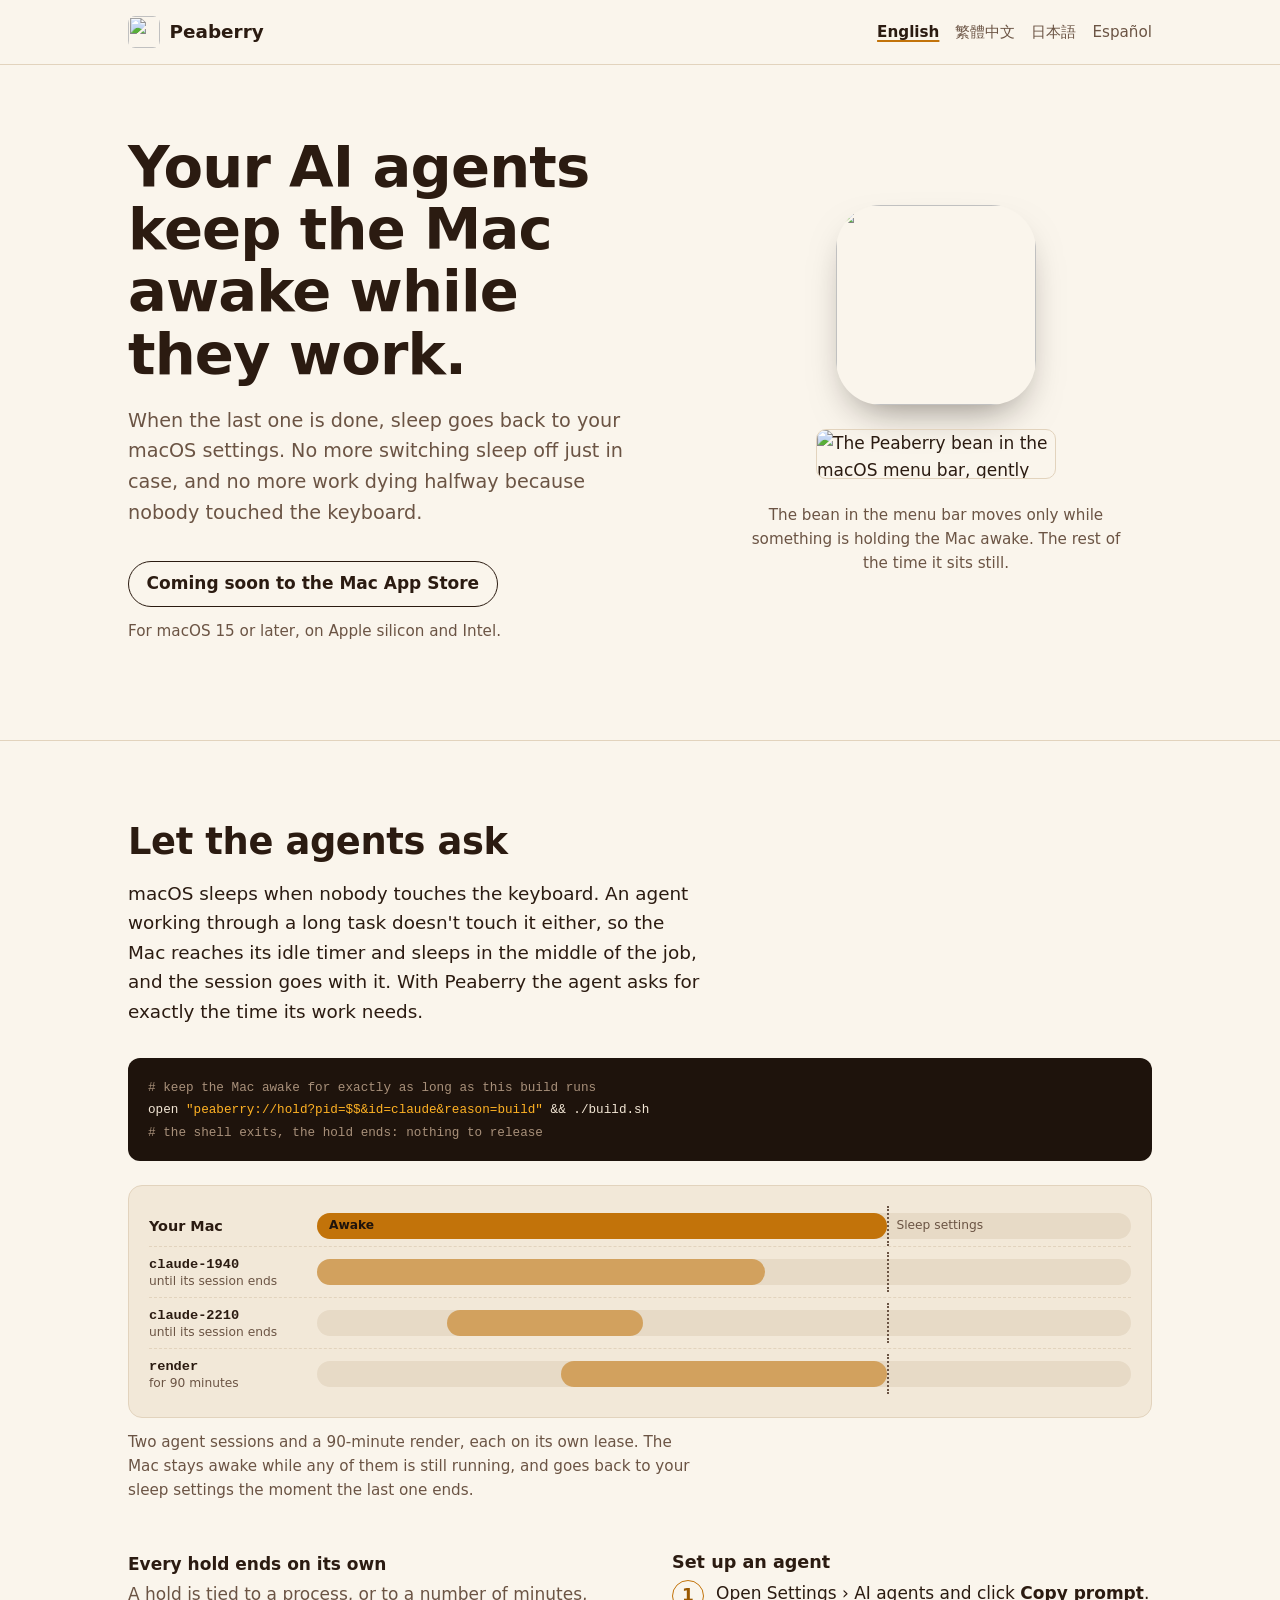
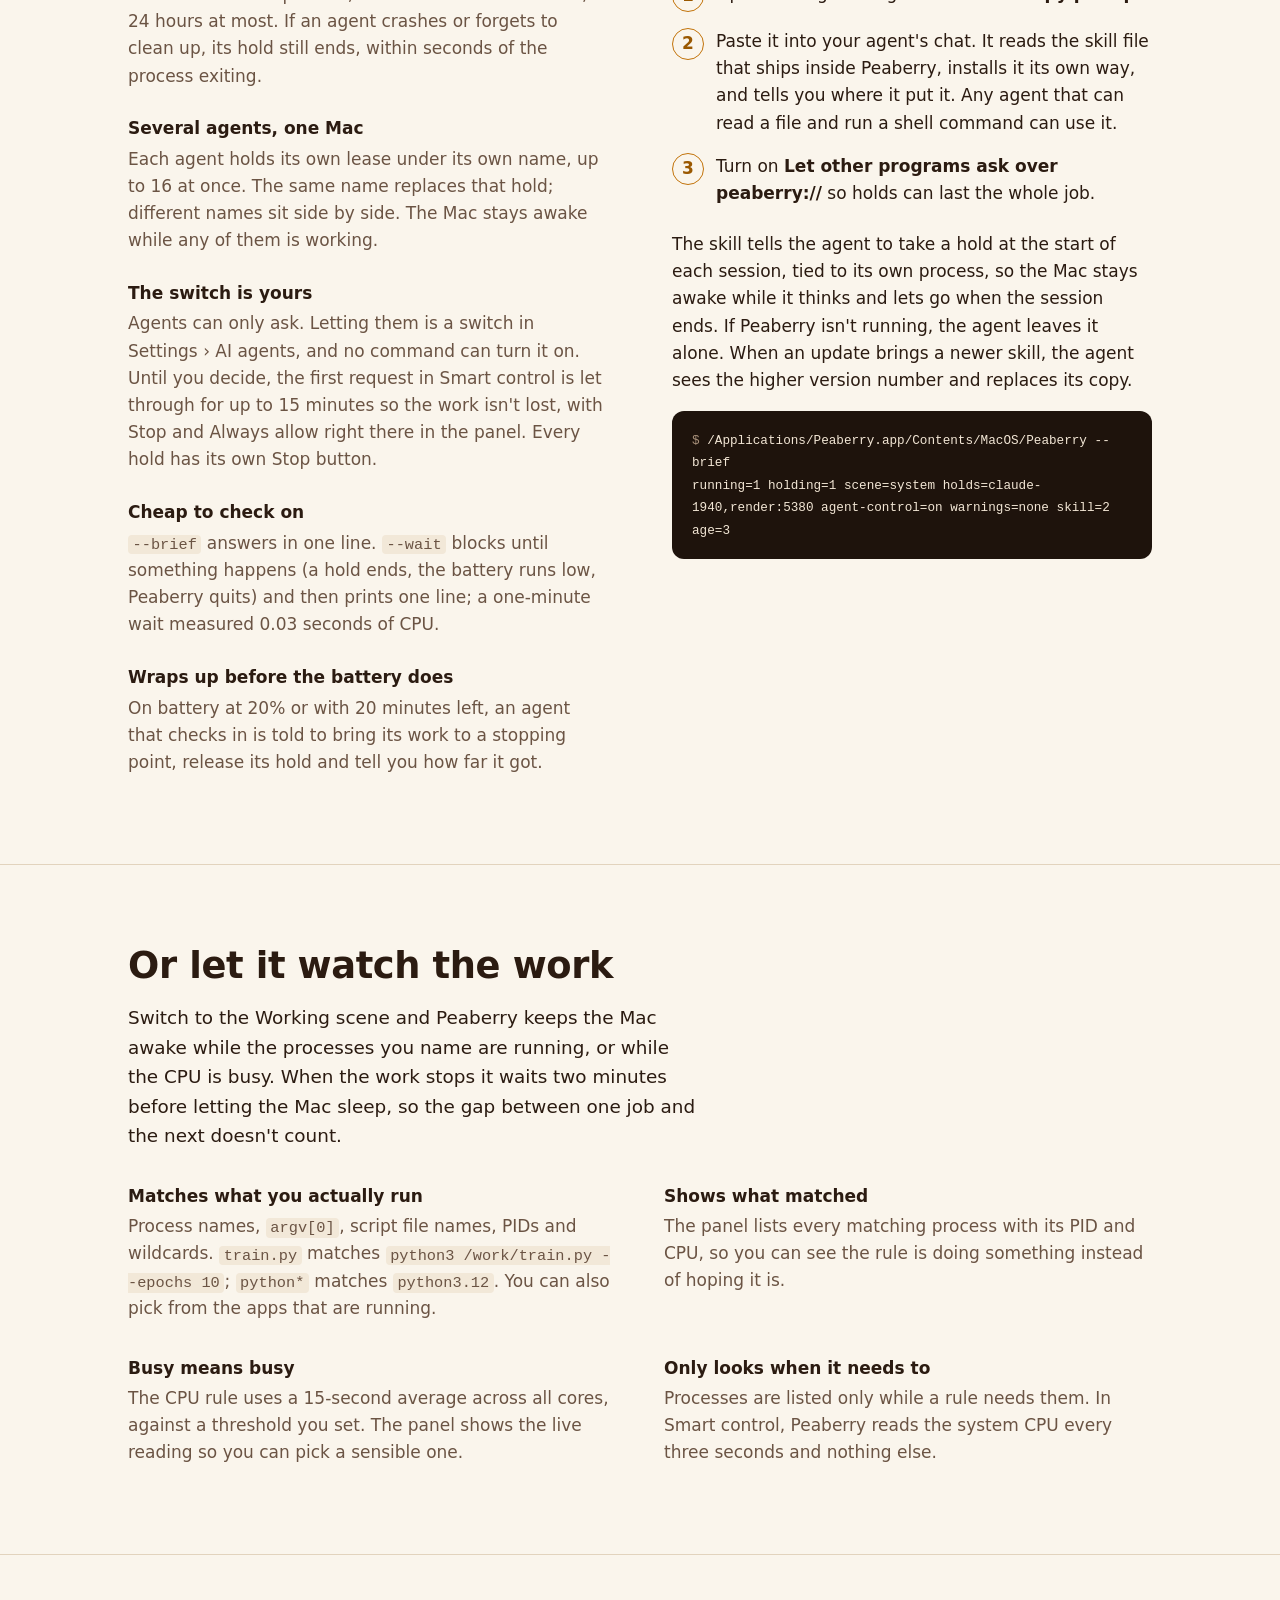
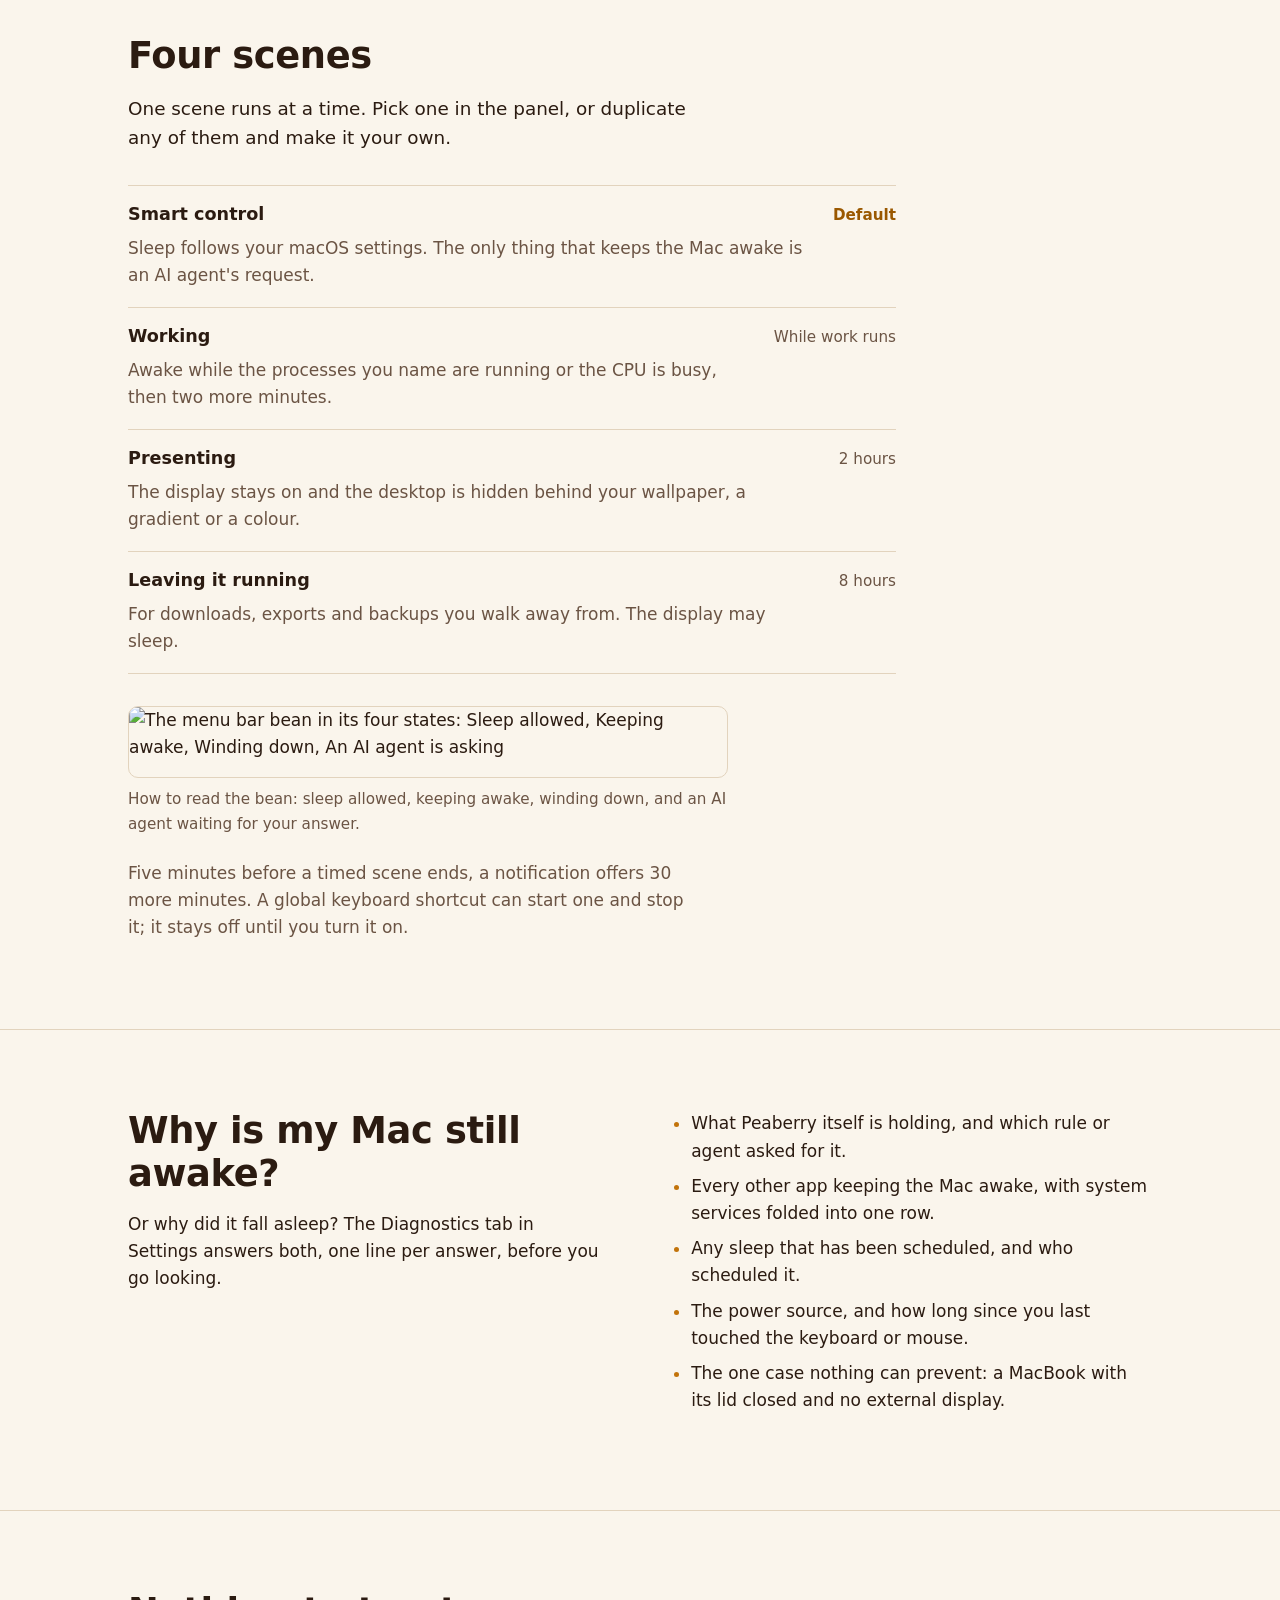
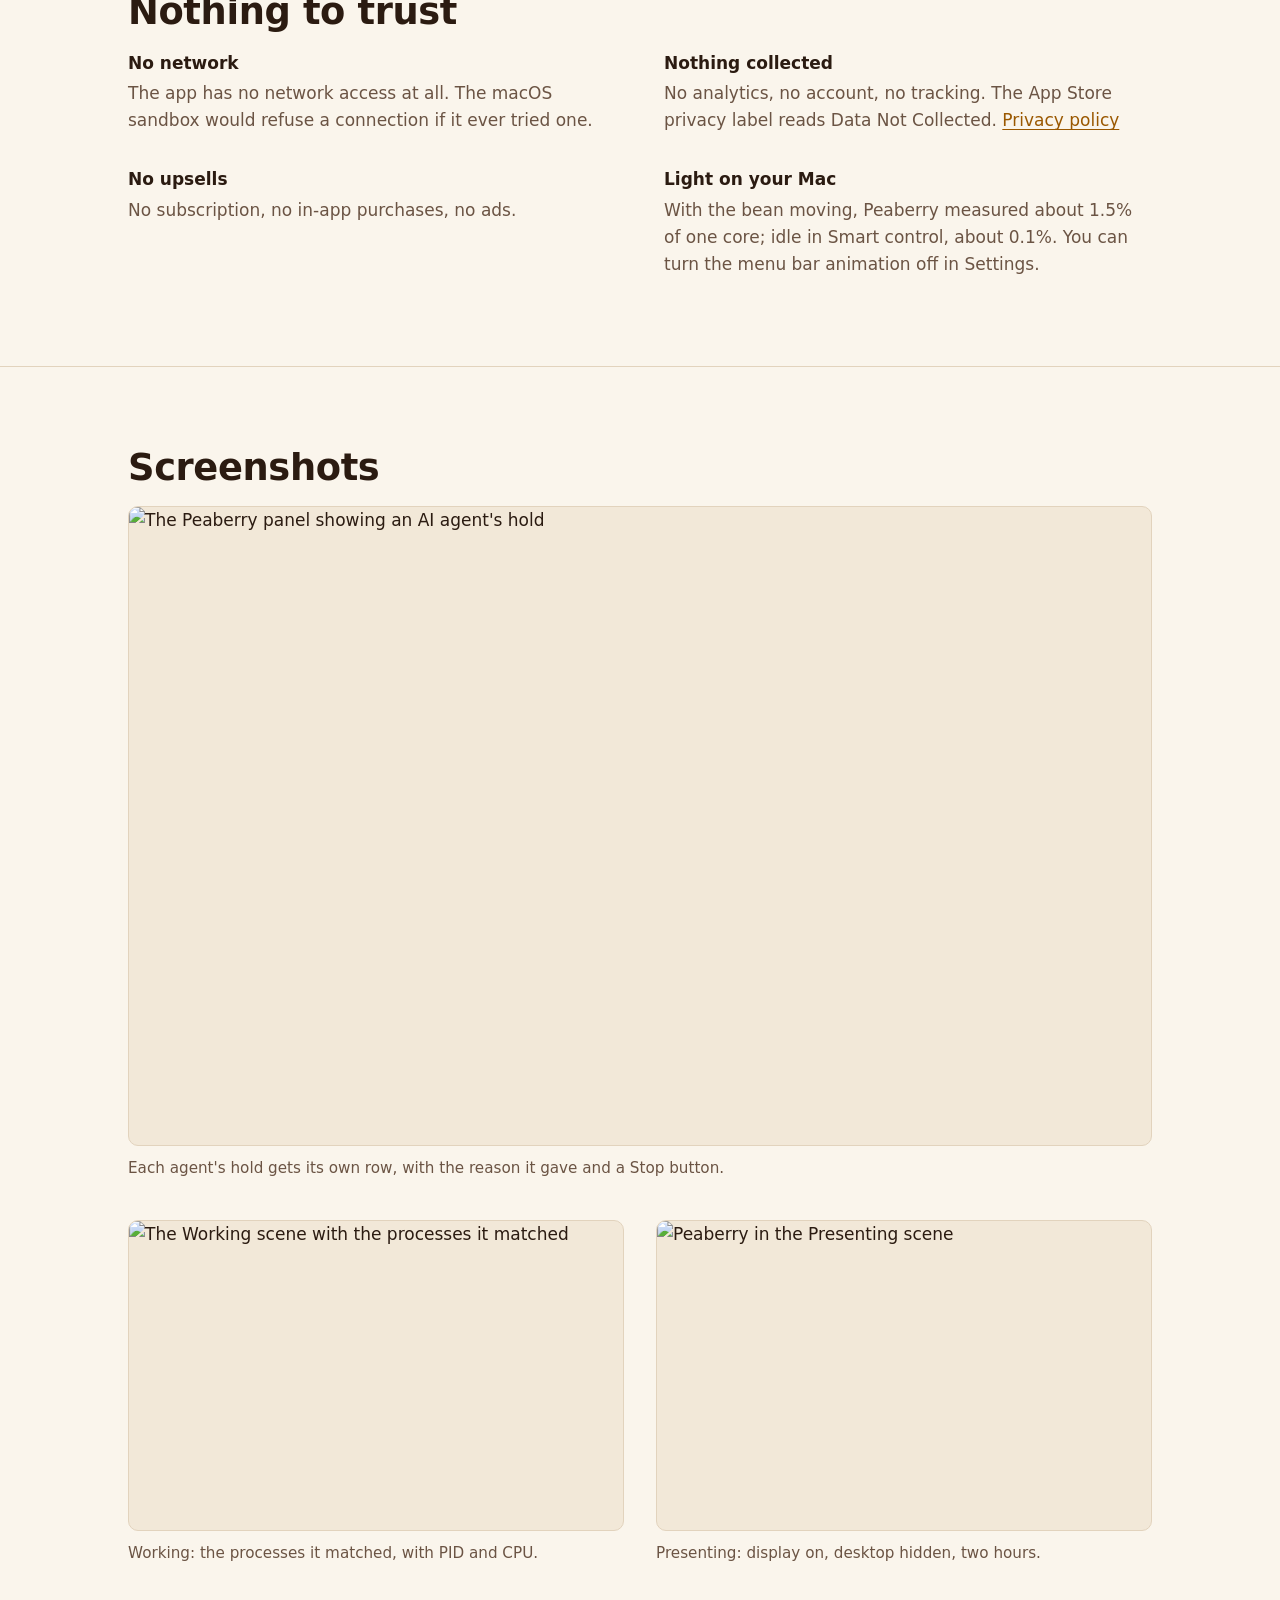
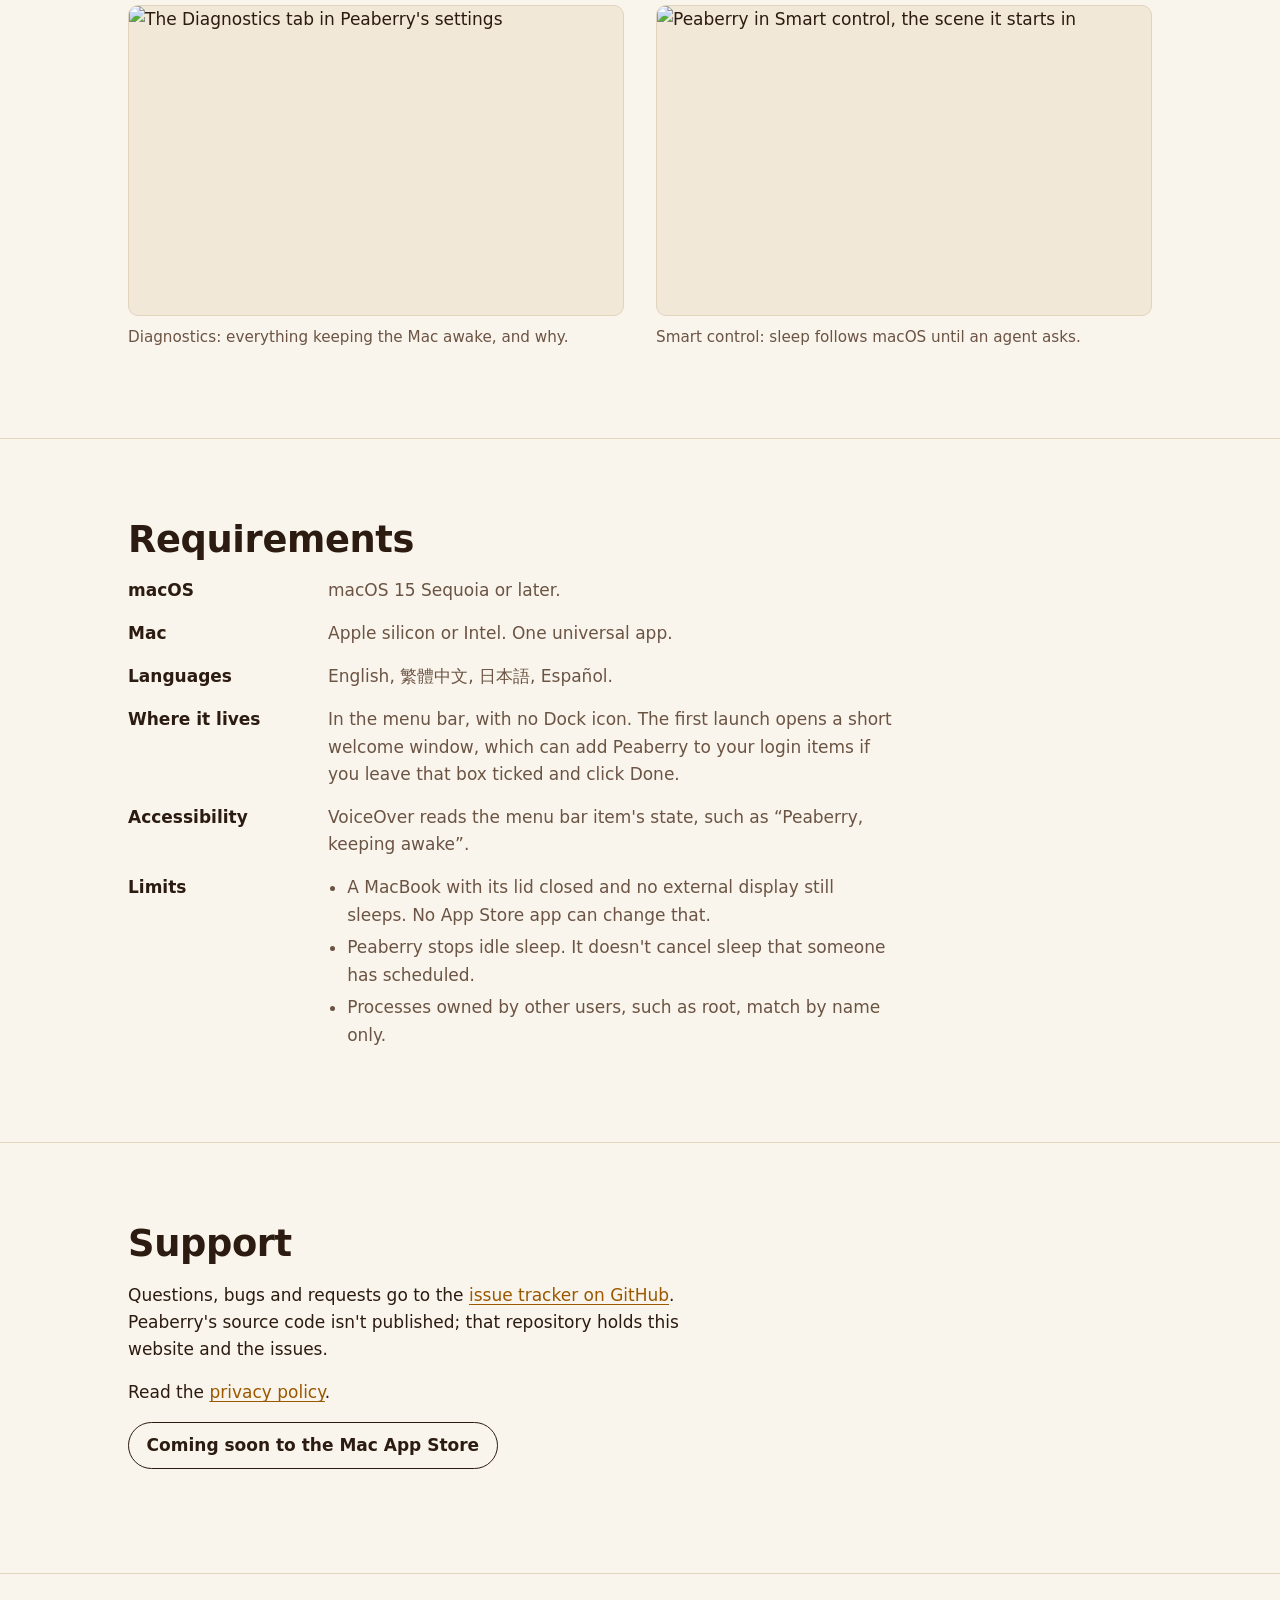
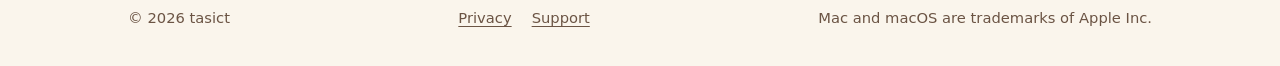
==== index.html @ de56cc9f "Add the Peaberry site" ====
<!doctype html>
<html lang="en">
<head>
<meta charset="utf-8">
<meta name="viewport" content="width=device-width, initial-scale=1">
<title>Peaberry: keep your Mac awake while AI agents work</title>
<meta name="description" content="Peaberry is a menu bar app for macOS. AI agents ask it to keep the Mac awake while they work, each on its own lease, and sleep goes back to your settings when they are done.">
<link rel="canonical" href="https://peaberry.ctsite.cc/">
<link rel="alternate" hreflang="en" href="https://peaberry.ctsite.cc/">
<link rel="alternate" hreflang="zh-Hant" href="https://peaberry.ctsite.cc/zh-Hant/">
<link rel="alternate" hreflang="ja" href="https://peaberry.ctsite.cc/ja/">
<link rel="alternate" hreflang="es" href="https://peaberry.ctsite.cc/es/">
<link rel="alternate" hreflang="x-default" href="https://peaberry.ctsite.cc/">
<meta name="color-scheme" content="light dark">
<meta name="theme-color" content="#faf5ec" media="(prefers-color-scheme: light)">
<meta name="theme-color" content="#140c08" media="(prefers-color-scheme: dark)">
<link rel="icon" type="image/png" href="assets/favicon.png">
<link rel="apple-touch-icon" href="assets/apple-touch-icon.png">
<link rel="stylesheet" href="assets/site.css">
<meta property="og:type" content="website">
<meta property="og:site_name" content="Peaberry">
<meta property="og:title" content="Peaberry: keep your Mac awake while AI agents work">
<meta property="og:description" content="AI agents ask Peaberry to keep the Mac awake while they work, each on its own lease. When the last one is done, sleep goes back to your macOS settings.">
<meta property="og:url" content="https://peaberry.ctsite.cc/">
<meta property="og:image" content="https://peaberry.ctsite.cc/assets/screenshots/en/1-agents.jpg">
<meta property="og:image:width" content="1600">
<meta property="og:image:height" content="1000">
<meta property="og:image:alt" content="Peaberry's menu bar panel showing an AI agent's request to keep the Mac awake">
<meta property="og:locale" content="en_US">
<meta property="og:locale:alternate" content="zh_TW">
<meta property="og:locale:alternate" content="ja_JP">
<meta property="og:locale:alternate" content="es_ES">
<meta name="twitter:card" content="summary_large_image">
</head>
<body>
<a class="skip" href="#main">Skip to content</a>

<header class="site-header">
  <div class="wrap">
    <a class="brand" href="./"><img src="assets/favicon.png" width="32" height="32" alt="">Peaberry</a>
    <nav class="languages" aria-label="Language">
      <ul>
        <li><a href="./" hreflang="en" lang="en" aria-current="page">English</a></li>
        <li><a href="zh-Hant/" hreflang="zh-Hant" lang="zh-Hant">繁體中文</a></li>
        <li><a href="ja/" hreflang="ja" lang="ja">日本語</a></li>
        <li><a href="es/" hreflang="es" lang="es">Español</a></li>
      </ul>
    </nav>
  </div>
</header>

<main id="main">

<section class="hero" aria-labelledby="hero-title">
  <div class="wrap">
    <div>
      <h1 id="hero-title">Your AI agents keep the Mac awake while they work.</h1>
      <p class="lede">When the last one is done, sleep goes back to your macOS settings. No more switching sleep off just in case, and no more work dying halfway because nobody touched the keyboard.</p>
      <!-- store:soon -->
      <p class="store"><span class="store-soon">Coming soon to the Mac App Store</span></p>
      <!-- /store:soon -->
      <!-- store:live -->
      <p class="store" hidden><a class="store-live" href="APP_STORE_URL">Get Peaberry on the Mac App Store</a></p>
      <!-- /store:live -->
      <p class="fineprint">For macOS 15 or later, on Apple silicon and Intel.</p>
    </div>
    <figure class="menubar">
      <img class="hero-icon" src="assets/app-icon.png" width="200" height="200" alt="">
      <div class="menubar-strip">
        <picture>
          <source media="(prefers-reduced-motion: reduce) and (prefers-color-scheme: dark)" srcset="assets/menubar-still-dark.png">
          <source media="(prefers-reduced-motion: reduce)" srcset="assets/menubar-still-light.png">
          <source media="(prefers-color-scheme: dark)" srcset="assets/menubar-awake-dark.gif">
          <img class="menubar-image" src="assets/menubar-awake-light.gif" width="240" height="48" alt="The Peaberry bean in the macOS menu bar, gently rocking while it holds the Mac awake">
        </picture>
      </div>
      <figcaption>The bean in the menu bar moves only while something is holding the Mac awake. The rest of the time it sits still.</figcaption>
    </figure>
  </div>
</section>

<section id="agents" aria-labelledby="agents-title">
  <div class="wrap">
    <h2 id="agents-title">Let the agents ask</h2>
    <p class="intro">macOS sleeps when nobody touches the keyboard. An agent working through a long task doesn't touch it either, so the Mac reaches its idle timer and sleeps in the middle of the job, and the session goes with it. With Peaberry the agent asks for exactly the time its work needs.</p>

<pre><code><span class="c"># keep the Mac awake for exactly as long as this build runs</span>
open <span class="u">"peaberry://hold?pid=$$&amp;id=claude&amp;reason=build"</span> &amp;&amp; ./build.sh
<span class="c"># the shell exits, the hold ends: nothing to release</span></code></pre>

    <figure class="leases">
      <div class="lease-chart" aria-hidden="true">
        <div class="lease-row mac">
          <div class="who">Your Mac</div>
          <div class="track"><span class="bar" style="--from:0;--to:70">Awake</span><span class="bar rest" style="--from:70;--to:100">Sleep settings</span></div>
        </div>
        <div class="lease-row lease">
          <div class="who"><code>claude-1940</code><span>until its session ends</span></div>
          <div class="track"><span class="bar" style="--from:0;--to:55"></span></div>
        </div>
        <div class="lease-row lease">
          <div class="who"><code>claude-2210</code><span>until its session ends</span></div>
          <div class="track"><span class="bar" style="--from:16;--to:40"></span></div>
        </div>
        <div class="lease-row lease">
          <div class="who"><code>render</code><span>for 90 minutes</span></div>
          <div class="track"><span class="bar" style="--from:30;--to:70"></span></div>
        </div>
      </div>
      <figcaption>Two agent sessions and a 90-minute render, each on its own lease. The Mac stays awake while any of them is still running, and goes back to your sleep settings the moment the last one ends.</figcaption>
    </figure>

    <div class="split">
      <dl class="facts">
        <div>
          <dt>Every hold ends on its own</dt>
          <dd>A hold is tied to a process, or to a number of minutes, 24 hours at most. If an agent crashes or forgets to clean up, its hold still ends, within seconds of the process exiting.</dd>
        </div>
        <div>
          <dt>Several agents, one Mac</dt>
          <dd>Each agent holds its own lease under its own name, up to 16 at once. The same name replaces that hold; different names sit side by side. The Mac stays awake while any of them is working.</dd>
        </div>
        <div>
          <dt>The switch is yours</dt>
          <dd>Agents can only ask. Letting them is a switch in Settings › AI agents, and no command can turn it on. Until you decide, the first request in Smart control is let through for up to 15 minutes so the work isn't lost, with Stop and Always allow right there in the panel. Every hold has its own Stop button.</dd>
        </div>
        <div>
          <dt>Cheap to check on</dt>
          <dd><code>--brief</code> answers in one line. <code>--wait</code> blocks until something happens (a hold ends, the battery runs low, Peaberry quits) and then prints one line; a one-minute wait measured 0.03 seconds of CPU.</dd>
        </div>
        <div>
          <dt>Wraps up before the battery does</dt>
          <dd>On battery at 20% or with 20 minutes left, an agent that checks in is told to bring its work to a stopping point, release its hold and tell you how far it got.</dd>
        </div>
      </dl>

      <div>
        <h3>Set up an agent</h3>
        <ol class="steps">
          <li><div>Open Settings › AI agents and click <strong>Copy prompt</strong>.</div></li>
          <li><div>Paste it into your agent's chat. It reads the skill file that ships inside Peaberry, installs it its own way, and tells you where it put it. Any agent that can read a file and run a shell command can use it.</div></li>
          <li><div>Turn on <strong>Let other programs ask over peaberry://</strong> so holds can last the whole job.</div></li>
        </ol>
        <p>The skill tells the agent to take a hold at the start of each session, tied to its own process, so the Mac stays awake while it thinks and lets go when the session ends. If Peaberry isn't running, the agent leaves it alone. When an update brings a newer skill, the agent sees the higher version number and replaces its copy.</p>
<pre class="output"><code><span class="p">$ </span>/Applications/Peaberry.app/Contents/MacOS/Peaberry --brief
running=1 holding=1 scene=system holds=claude-1940,render:5380 agent-control=on warnings=none skill=2 age=3</code></pre>
      </div>
    </div>
  </div>
</section>

<section id="work" aria-labelledby="work-title">
  <div class="wrap">
    <h2 id="work-title">Or let it watch the work</h2>
    <p class="intro">Switch to the Working scene and Peaberry keeps the Mac awake while the processes you name are running, or while the CPU is busy. When the work stops it waits two minutes before letting the Mac sleep, so the gap between one job and the next doesn't count.</p>
    <dl class="facts two">
      <div>
        <dt>Matches what you actually run</dt>
        <dd>Process names, <code>argv[0]</code>, script file names, PIDs and wildcards. <code>train.py</code> matches <code>python3 /work/train.py --epochs 10</code>; <code>python*</code> matches <code>python3.12</code>. You can also pick from the apps that are running.</dd>
      </div>
      <div>
        <dt>Shows what matched</dt>
        <dd>The panel lists every matching process with its PID and CPU, so you can see the rule is doing something instead of hoping it is.</dd>
      </div>
      <div>
        <dt>Busy means busy</dt>
        <dd>The CPU rule uses a 15-second average across all cores, against a threshold you set. The panel shows the live reading so you can pick a sensible one.</dd>
      </div>
      <div>
        <dt>Only looks when it needs to</dt>
        <dd>Processes are listed only while a rule needs them. In Smart control, Peaberry reads the system CPU every three seconds and nothing else.</dd>
      </div>
    </dl>
  </div>
</section>

<section id="scenes" aria-labelledby="scenes-title">
  <div class="wrap">
    <h2 id="scenes-title">Four scenes</h2>
    <p class="intro">One scene runs at a time. Pick one in the panel, or duplicate any of them and make it your own.</p>
    <ul class="scenes">
      <li class="default">
        <h3>Smart control</h3>
        <span class="length">Default</span>
        <p>Sleep follows your macOS settings. The only thing that keeps the Mac awake is an AI agent's request.</p>
      </li>
      <li>
        <h3>Working</h3>
        <span class="length">While work runs</span>
        <p>Awake while the processes you name are running or the CPU is busy, then two more minutes.</p>
      </li>
      <li>
        <h3>Presenting</h3>
        <span class="length">2 hours</span>
        <p>The display stays on and the desktop is hidden behind your wallpaper, a gradient or a colour.</p>
      </li>
      <li>
        <h3>Leaving it running</h3>
        <span class="length">8 hours</span>
        <p>For downloads, exports and backups you walk away from. The display may sleep.</p>
      </li>
    </ul>
    <figure class="states">
      <picture>
        <source media="(prefers-color-scheme: dark)" srcset="assets/menubar-states-en-dark.png">
        <img src="assets/menubar-states-en-light.png" width="600" height="70" loading="lazy" decoding="async" alt="The menu bar bean in its four states: Sleep allowed, Keeping awake, Winding down, An AI agent is asking">
      </picture>
      <figcaption>How to read the bean: sleep allowed, keeping awake, winding down, and an AI agent waiting for your answer.</figcaption>
    </figure>
    <p class="after-list">Five minutes before a timed scene ends, a notification offers 30 more minutes. A global keyboard shortcut can start one and stop it; it stays off until you turn it on.</p>
  </div>
</section>

<section id="diagnostics" aria-labelledby="diagnostics-title">
  <div class="wrap split">
    <div class="prose">
      <h2 id="diagnostics-title">Why is my Mac still awake?</h2>
      <p>Or why did it fall asleep? The Diagnostics tab in Settings answers both, one line per answer, before you go looking.</p>
    </div>
    <ul class="answers">
      <li>What Peaberry itself is holding, and which rule or agent asked for it.</li>
      <li>Every other app keeping the Mac awake, with system services folded into one row.</li>
      <li>Any sleep that has been scheduled, and who scheduled it.</li>
      <li>The power source, and how long since you last touched the keyboard or mouse.</li>
      <li>The one case nothing can prevent: a MacBook with its lid closed and no external display.</li>
    </ul>
  </div>
</section>

<section id="privacy" aria-labelledby="privacy-title">
  <div class="wrap">
    <h2 id="privacy-title">Nothing to trust</h2>
    <dl class="facts two">
      <div>
        <dt>No network</dt>
        <dd>The app has no network access at all. The macOS sandbox would refuse a connection if it ever tried one.</dd>
      </div>
      <div>
        <dt>Nothing collected</dt>
        <dd>No analytics, no account, no tracking. The App Store privacy label reads Data Not Collected. <a href="privacy.html">Privacy policy</a></dd>
      </div>
      <div>
        <dt>No upsells</dt>
        <dd>No subscription, no in-app purchases, no ads.</dd>
      </div>
      <div>
        <dt>Light on your Mac</dt>
        <dd>With the bean moving, Peaberry measured about 1.5% of one core; idle in Smart control, about 0.1%. You can turn the menu bar animation off in Settings.</dd>
      </div>
    </dl>
  </div>
</section>

<section id="screenshots" aria-labelledby="screenshots-title">
  <div class="wrap">
    <h2 id="screenshots-title">Screenshots</h2>
    <ul class="gallery">
      <li><figure>
        <picture>
          <source media="(prefers-color-scheme: dark)" srcset="assets/screenshots/dark/en/1-agents.jpg">
          <img src="assets/screenshots/en/1-agents.jpg" width="1600" height="1000" loading="lazy" decoding="async" alt="The Peaberry panel showing an AI agent's hold">
        </picture>
        <figcaption>Each agent's hold gets its own row, with the reason it gave and a Stop button.</figcaption>
      </figure></li>
      <li><figure>
        <picture>
          <source media="(prefers-color-scheme: dark)" srcset="assets/screenshots/dark/en/2-working.jpg">
          <img src="assets/screenshots/en/2-working.jpg" width="1600" height="1000" loading="lazy" decoding="async" alt="The Working scene with the processes it matched">
        </picture>
        <figcaption>Working: the processes it matched, with PID and CPU.</figcaption>
      </figure></li>
      <li><figure>
        <picture>
          <source media="(prefers-color-scheme: dark)" srcset="assets/screenshots/dark/en/3-presenting.jpg">
          <img src="assets/screenshots/en/3-presenting.jpg" width="1600" height="1000" loading="lazy" decoding="async" alt="Peaberry in the Presenting scene">
        </picture>
        <figcaption>Presenting: display on, desktop hidden, two hours.</figcaption>
      </figure></li>
      <li><figure>
        <picture>
          <source media="(prefers-color-scheme: dark)" srcset="assets/screenshots/dark/en/4-diagnostics.jpg">
          <img src="assets/screenshots/en/4-diagnostics.jpg" width="1600" height="1000" loading="lazy" decoding="async" alt="The Diagnostics tab in Peaberry's settings">
        </picture>
        <figcaption>Diagnostics: everything keeping the Mac awake, and why.</figcaption>
      </figure></li>
      <li><figure>
        <picture>
          <source media="(prefers-color-scheme: dark)" srcset="assets/screenshots/dark/en/5-smart-control.jpg">
          <img src="assets/screenshots/en/5-smart-control.jpg" width="1600" height="1000" loading="lazy" decoding="async" alt="Peaberry in Smart control, the scene it starts in">
        </picture>
        <figcaption>Smart control: sleep follows macOS until an agent asks.</figcaption>
      </figure></li>
    </ul>
  </div>
</section>

<section id="requirements" aria-labelledby="requirements-title">
  <div class="wrap">
    <h2 id="requirements-title">Requirements</h2>
    <dl class="specs">
      <div><dt>macOS</dt><dd>macOS 15 Sequoia or later.</dd></div>
      <div><dt>Mac</dt><dd>Apple silicon or Intel. One universal app.</dd></div>
      <div><dt>Languages</dt><dd>English, 繁體中文, 日本語, Español.</dd></div>
      <div><dt>Where it lives</dt><dd>In the menu bar, with no Dock icon. The first launch opens a short welcome window, which can add Peaberry to your login items if you leave that box ticked and click Done.</dd></div>
      <div><dt>Accessibility</dt><dd>VoiceOver reads the menu bar item's state, such as “Peaberry, keeping awake”.</dd></div>
      <div><dt>Limits</dt><dd>
        <ul class="limits">
          <li>A MacBook with its lid closed and no external display still sleeps. No App Store app can change that.</li>
          <li>Peaberry stops idle sleep. It doesn't cancel sleep that someone has scheduled.</li>
          <li>Processes owned by other users, such as root, match by name only.</li>
        </ul>
      </dd></div>
    </dl>
  </div>
</section>

<section id="support" aria-labelledby="support-title">
  <div class="wrap">
   <div class="prose">
    <h2 id="support-title">Support</h2>
    <p>Questions, bugs and requests go to the <a href="https://github.com/tasict/Peaberry/issues">issue tracker on GitHub</a>. Peaberry's source code isn't published; that repository holds this website and the issues.</p>
    <p>Read the <a href="privacy.html">privacy policy</a>.</p>
    <!-- store:soon -->
    <p class="store"><span class="store-soon">Coming soon to the Mac App Store</span></p>
    <!-- /store:soon -->
    <!-- store:live -->
    <p class="store" hidden><a class="store-live" href="APP_STORE_URL">Get Peaberry on the Mac App Store</a></p>
    <!-- /store:live -->
   </div>
  </div>
</section>

</main>

<footer class="site-footer">
  <div class="wrap">
    <p>© 2026 tasict</p>
    <p class="footer-links"><a href="privacy.html">Privacy</a> <a href="https://github.com/tasict/Peaberry/issues">Support</a></p>
    <p>Mac and macOS are trademarks of Apple Inc.</p>
  </div>
</footer>
</body>
</html>
---- assets/site.css ----
/* Peaberry site. One stylesheet, no build step.
   Colour follows the app: amber is the light inside the bean (the app's
   "awake" colour), the ground is crema in light mode and the icon's deep
   roast in dark mode. Amber marks state and links; nothing else is coloured. */

:root {
  color-scheme: light dark;

  --bg: #faf5ec;
  --bg-sunk: #f2e8d8;
  --ink: #2b1b11;
  --ink-muted: #6b5444;
  --rule: #e2d3bd;
  --amber: #c2730a;        /* Palette.awake, light */
  --amber-ink: #9a5800;    /* amber dark enough for text on crema (4.9:1) */
  --winding: #9c6b2f;      /* Palette.winding, light */
  --code-bg: #1e130c;
  --code-ink: #f2e6d5;
  --code-muted: #a8907a;
  --code-accent: #ffb224;
  --bar-idle: #e7dac6;

  --font: system-ui, -apple-system, BlinkMacSystemFont, "Segoe UI", Roboto,
          "Helvetica Neue", Arial, sans-serif;
  --font-display: ui-rounded, "SF Pro Rounded", system-ui, -apple-system,
          BlinkMacSystemFont, "Segoe UI", Roboto, "Helvetica Neue", Arial, sans-serif;
  --font-mono: ui-monospace, "SF Mono", SFMono-Regular, Menlo, Consolas, monospace;

  --gutter: 16px;
  --wide: 68rem;
  --measure: 36rem;
}

:root:lang(zh-Hant) {
  --font: -apple-system, BlinkMacSystemFont, "PingFang TC", "Noto Sans TC",
          "Microsoft JhengHei", system-ui, sans-serif;
  --font-display: ui-rounded, -apple-system, BlinkMacSystemFont, "PingFang TC",
          "Noto Sans TC", "Microsoft JhengHei", system-ui, sans-serif;
}

:root:lang(ja) {
  --font: -apple-system, BlinkMacSystemFont, "Hiragino Sans",
          "Hiragino Kaku Gothic ProN", "Noto Sans JP", "Yu Gothic", Meiryo,
          system-ui, sans-serif;
  --font-display: ui-rounded, -apple-system, BlinkMacSystemFont, "Hiragino Sans",
          "Hiragino Kaku Gothic ProN", "Noto Sans JP", "Yu Gothic", Meiryo,
          system-ui, sans-serif;
}

@media (prefers-color-scheme: dark) {
  :root {
    --bg: #140c08;
    --bg-sunk: #1f140e;
    --ink: #f2e6d5;
    --ink-muted: #bca48d;
    --rule: #3a2a1e;
    --amber: #ffb224;      /* Palette.awake, dark */
    --amber-ink: #ffb224;
    --winding: #c9a264;    /* Palette.winding, dark */
    --code-bg: #0b0604;
    --code-ink: #f2e6d5;
    --code-muted: #8f7863;
    --code-accent: #ffb224;
    --bar-idle: #2c1f16;
  }
}

@media (min-width: 40rem) {
  :root { --gutter: 32px; }
}

*, *::before, *::after { box-sizing: border-box; }

html {
  -webkit-text-size-adjust: 100%;
  text-size-adjust: 100%;
}

body {
  margin: 0;
  background: var(--bg);
  color: var(--ink);
  font-family: var(--font);
  font-size: 1.0625rem;
  line-height: 1.6;
  overflow-wrap: break-word;
}

:lang(zh-Hant) body, :lang(ja) body { line-height: 1.8; }

img { max-width: 100%; height: auto; display: block; }

a { color: var(--amber-ink); text-underline-offset: 0.18em; }
a:hover { text-decoration-thickness: 2px; }

:focus-visible {
  outline: 3px solid var(--amber);
  outline-offset: 3px;
  border-radius: 4px;
}

code, pre, kbd { font-family: var(--font-mono); font-size: 0.9em; }

p code, li code, dd code, td code {
  background: var(--bg-sunk);
  border-radius: 4px;
  padding: 0.05em 0.3em;
  overflow-wrap: break-word;
}

.skip {
  position: absolute;
  left: var(--gutter);
  top: -4rem;
  background: var(--ink);
  color: var(--bg);
  padding: 0.5rem 0.75rem;
  border-radius: 6px;
  z-index: 10;
}
.skip:focus { top: 0.75rem; }

.wrap {
  max-width: var(--wide);
  margin: 0 auto;
  padding-inline: var(--gutter);
}

/* Header ---------------------------------------------------------------- */

.site-header .wrap {
  display: flex;
  flex-wrap: wrap;
  align-items: center;
  justify-content: space-between;
  gap: 0.5rem 1.5rem;
  padding-block: 1rem;
}

.brand {
  display: inline-flex;
  align-items: center;
  gap: 0.6rem;
  color: var(--ink);
  text-decoration: none;
  font-family: var(--font-display);
  font-weight: 650;
  font-size: 1.15rem;
}

.brand img {
  width: 32px;
  height: 32px;
  border-radius: 22.5%;
}

.languages ul {
  display: flex;
  flex-wrap: wrap;
  gap: 0.25rem 1rem;
  list-style: none;
  margin: 0;
  padding: 0;
  font-size: 0.95rem;
}

.languages a { color: var(--ink-muted); text-decoration: none; }
.languages a:hover { color: var(--ink); text-decoration: underline; }
.languages a[aria-current="page"] {
  color: var(--ink);
  font-weight: 600;
  text-decoration: underline;
  text-decoration-color: var(--amber);
  text-decoration-thickness: 2px;
}

/* Hero ------------------------------------------------------------------ */

.hero .wrap {
  display: grid;
  gap: 2.5rem;
  padding-block: 2.5rem 4rem;
  align-items: center;
}

@media (min-width: 56rem) {
  .hero .wrap { grid-template-columns: 1.1fr 0.9fr; gap: 4rem; padding-block: 4.5rem 6rem; }
}

.hero h1 {
  font-family: var(--font-display);
  font-weight: 700;
  font-size: clamp(2.1rem, 5.2vw, 3.6rem);
  line-height: 1.08;
  letter-spacing: -0.015em;
  margin: 0 0 1.25rem;
  max-width: 16em;
  text-wrap: balance;
}

/* CJK hero headlines break at their <wbr> phrase boundaries, not mid-word. */
:lang(ja) .hero h1, :lang(zh-Hant) .hero h1 { word-break: keep-all; }
:lang(ja) h2, :lang(ja) h3, :lang(ja) dt { word-break: auto-phrase; }

:lang(zh-Hant) .hero h1, :lang(ja) .hero h1 {
  line-height: 1.25;
  letter-spacing: 0;
  font-size: clamp(1.9rem, 4.6vw, 3.1rem);
}

.lede {
  font-size: 1.2rem;
  color: var(--ink-muted);
  max-width: var(--measure);
  margin: 0 0 2rem;
}

.store { margin: 0 0 0.75rem; }

.store-soon {
  display: inline-block;
  border: 1.5px solid var(--ink);
  border-radius: 999px;
  padding: 0.55rem 1.1rem;
  font-weight: 600;
}

.store-live {
  display: inline-block;
  background: var(--ink);
  color: var(--bg);
  border-radius: 999px;
  padding: 0.65rem 1.25rem;
  font-weight: 600;
  text-decoration: none;
}
.store-live:hover { background: var(--amber-ink); color: var(--bg); }

.fineprint {
  color: var(--ink-muted);
  font-size: 0.95rem;
  margin: 0;
}

/* The icon, then the bean as it sits in the menu bar. */
.menubar {
  margin: 0;
  justify-self: center;
  width: 100%;
  max-width: 28rem;
  display: grid;
  justify-items: center;
  gap: 1.5rem;
}

.hero-icon {
  width: 200px;
  height: 200px;
  border-radius: 22.5%;
  box-shadow: 0 18px 40px -18px rgba(20, 12, 8, 0.55);
}

@media (max-width: 40rem) {
  .hero-icon { width: 128px; height: 128px; }
}

.menubar-strip img {
  border-radius: 10px;
  border: 1px solid var(--rule);
}

.menubar figcaption {
  color: var(--ink-muted);
  font-size: 0.95rem;
  text-align: center;
  max-width: 24rem;
}

/* Sections -------------------------------------------------------------- */

main > section { border-top: 1px solid var(--rule); }

main > section > .wrap { padding-block: 3.5rem 4rem; }

@media (min-width: 56rem) {
  main > section > .wrap { padding-block: 5rem 5.5rem; }
}

h2 {
  font-family: var(--font-display);
  font-weight: 700;
  font-size: clamp(1.6rem, 3.4vw, 2.3rem);
  line-height: 1.15;
  letter-spacing: -0.01em;
  margin: 0 0 1rem;
  max-width: 20em;
}

:lang(zh-Hant) h2, :lang(ja) h2 { line-height: 1.35; letter-spacing: 0; }

h3 {
  font-size: 1.1rem;
  line-height: 1.35;
  margin: 0 0 0.35rem;
}

.prose { max-width: var(--measure); }
.prose p { margin: 0 0 1rem; }
.intro { font-size: 1.15rem; max-width: var(--measure); margin: 0 0 2rem; }

/* Two columns on wide screens: what it is on the left, how it holds up on the right. */
.split { display: grid; gap: 2.5rem; }
@media (min-width: 56rem) {
  .split { grid-template-columns: minmax(0, 1fr) minmax(0, 1fr); gap: 4rem; align-items: start; }
}

/* Code ------------------------------------------------------------------ */

pre {
  background: var(--code-bg);
  color: var(--code-ink);
  border-radius: 12px;
  padding: 1.1rem 1.25rem;
  margin: 0 0 1.5rem;
  overflow-x: auto;
  line-height: 1.6;
  font-size: 0.88rem;
  tab-size: 2;
}

@media (prefers-color-scheme: dark) {
  pre { border: 1px solid var(--rule); }
}

/* Sample output reads better wrapped than scrolled. */
pre.output { white-space: pre-wrap; overflow-wrap: anywhere; }

pre .c { color: var(--code-muted); }
pre .u { color: var(--code-accent); }
pre .p { color: var(--code-muted); user-select: none; }

/* The lease chart: the one drawing on the page. Three holds, one Mac. */
.leases { margin: 0 0 3rem; }

.lease-chart {
  --label: 9.5rem;
  background: var(--bg-sunk);
  border: 1px solid var(--rule);
  border-radius: 14px;
  padding: 1.25rem 1.25rem 1.1rem;
  font-size: 0.9rem;
}

.lease-row {
  display: grid;
  grid-template-columns: var(--label) minmax(0, 1fr);
  align-items: center;
  gap: 0.25rem 1rem;
  padding-block: 0.45rem;
}

.lease-row + .lease-row { border-top: 1px dashed var(--rule); }

.lease-row .who { line-height: 1.3; }
.lease-row .who code { font-size: 0.95em; font-weight: 600; }
.lease-row .who span { display: block; color: var(--ink-muted); font-size: 0.85em; }

.track {
  position: relative;
  height: 1.6rem;
  border-radius: 999px;
  background: var(--bar-idle);
}

/* The moment the last hold ends, drawn through every row. */
.track::after {
  content: "";
  position: absolute;
  left: 70%;
  top: -0.45rem;
  bottom: -0.45rem;
  border-left: 2px dotted var(--ink-muted);
}

.bar {
  position: absolute;
  top: 0;
  bottom: 0;
  left: calc(var(--from) * 1%);
  width: calc((var(--to) - var(--from)) * 1%);
  border-radius: 999px;
  background: var(--amber);
}

.lease-row.lease .bar { background: color-mix(in srgb, var(--amber) 55%, transparent); }

.lease-row.mac .who { font-weight: 650; }

.lease-row.mac .bar {
  display: flex;
  align-items: center;
  padding-inline: 0.75rem;
  color: #1e130c;
  font-weight: 600;
  font-size: 0.85em;
  white-space: nowrap;
  overflow: hidden;
}

.lease-row.mac .bar.rest {
  background: transparent;
  color: var(--ink-muted);
  font-weight: 500;
  padding-inline: 0.6rem;
}

@media (max-width: 34rem) {
  .lease-chart { --label: auto; padding: 1rem; }
  .lease-row { grid-template-columns: minmax(0, 1fr); }
  .lease-row.mac .bar.rest { font-size: 0.75em; padding-inline: 0.35rem; }
}

.leases figcaption {
  color: var(--ink-muted);
  font-size: 0.95rem;
  margin-top: 0.75rem;
  max-width: var(--measure);
}

/* Facts: term on its own line, answer under it. Not cards. */
.facts { margin: 0; display: grid; gap: 1.6rem; }
.facts dt { font-weight: 650; }
.facts dd { margin: 0.2rem 0 0; color: var(--ink-muted); }
.facts dd strong { color: var(--ink); }

@media (min-width: 40rem) {
  .facts.two { grid-template-columns: repeat(2, minmax(0, 1fr)); gap: 2rem 3rem; }
}

/* Setup is a real sequence, so it is numbered. */
.steps {
  counter-reset: step;
  list-style: none;
  margin: 0 0 1.5rem;
  padding: 0;
  display: grid;
  gap: 1rem;
}

.steps li {
  counter-increment: step;
  display: grid;
  grid-template-columns: 2rem minmax(0, 1fr);
  gap: 0.75rem;
}

.steps li::before {
  content: counter(step);
  display: grid;
  place-items: center;
  width: 2rem;
  height: 2rem;
  border-radius: 50%;
  border: 1.5px solid var(--amber);
  color: var(--amber-ink);
  font-weight: 700;
  font-family: var(--font-display);
}

/* Scenes: four rows with how long each one lasts on the right. */
.scenes { list-style: none; margin: 0; padding: 0; max-width: 48rem; }

.scenes li {
  display: grid;
  grid-template-columns: minmax(0, 1fr) auto;
  gap: 0.25rem 1.5rem;
  padding-block: 1.1rem;
  border-bottom: 1px solid var(--rule);
}

.scenes li:first-child { border-top: 1px solid var(--rule); }

.scenes h3 { margin: 0; }
.scenes p { margin: 0.2rem 0 0; color: var(--ink-muted); grid-column: 1; }

.scenes .length {
  grid-column: 2;
  grid-row: 1;
  color: var(--ink-muted);
  font-variant-numeric: tabular-nums;
  white-space: nowrap;
  font-size: 0.95rem;
}

.scenes .default .length { color: var(--amber-ink); font-weight: 600; }

.after-list { margin: 1.5rem 0 0; max-width: var(--measure); color: var(--ink-muted); }

/* The four states of the bean, drawn by the app's own icon code. */
.states { margin: 2rem 0 0; max-width: 600px; }
.states img { width: 100%; border-radius: 10px; border: 1px solid var(--rule); }
.states figcaption { margin-top: 0.6rem; color: var(--ink-muted); font-size: 0.95rem; }

/* Diagnostics: a checklist of what the tab answers. */
.answers { margin: 0; padding-left: 1.2rem; max-width: var(--measure); }
.answers li { margin-bottom: 0.5rem; }
.answers li::marker { color: var(--amber); }

/* Screenshots ----------------------------------------------------------- */

.gallery { display: grid; gap: 2rem; margin: 0; padding: 0; list-style: none; }

@media (min-width: 48rem) {
  .gallery { grid-template-columns: repeat(2, minmax(0, 1fr)); gap: 2.5rem 2rem; }
  .gallery li:first-child { grid-column: 1 / -1; }
}

.gallery figure { margin: 0; }

.gallery img {
  width: 100%;
  border-radius: 10px;
  border: 1px solid var(--rule);
  background: var(--bg-sunk);
}

.gallery figcaption { margin-top: 0.6rem; color: var(--ink-muted); font-size: 0.95rem; }

/* Requirements and support -------------------------------------------- */

.specs { margin: 0; display: grid; gap: 1rem; max-width: 48rem; }
.specs div { display: grid; gap: 0.15rem 1.5rem; }
@media (min-width: 40rem) {
  .specs div { grid-template-columns: 11rem minmax(0, 1fr); }
}
.specs dt { font-weight: 650; }
.specs dd { margin: 0; color: var(--ink-muted); }

.limits { margin: 0; padding-left: 1.2rem; }
.limits li { margin-bottom: 0.35rem; }

/* Footer ---------------------------------------------------------------- */

.site-footer { border-top: 1px solid var(--rule); color: var(--ink-muted); font-size: 0.92rem; }
.site-footer .wrap {
  display: flex;
  flex-wrap: wrap;
  justify-content: space-between;
  gap: 0.5rem 2rem;
  padding-block: 2rem 2.5rem;
}
.site-footer p { margin: 0; }
.site-footer a { color: var(--ink-muted); }
.site-footer a:hover { color: var(--ink); }

/* Privacy policy -------------------------------------------------------- */

.policy .wrap { padding-block: 2.5rem 4rem; }
.policy h1 {
  font-family: var(--font-display);
  font-size: clamp(2rem, 4.5vw, 2.8rem);
  line-height: 1.15;
  margin: 0 0 0.5rem;
}
.policy .effective { color: var(--ink-muted); margin: 0 0 2rem; }
.policy .short {
  font-size: 1.15rem;
  max-width: var(--measure);
  border-left: 3px solid var(--amber);
  padding-left: 1rem;
  margin: 0 0 2.5rem;
}
.policy h2 { font-size: 1.4rem; margin-top: 2.5rem; }
.policy p, .policy ul { max-width: var(--measure); }
.policy li { margin-bottom: 0.5rem; }

@media (prefers-reduced-motion: reduce) {
  * { scroll-behavior: auto !important; }
}

.footer-links { display: flex; flex-wrap: wrap; gap: 0.25rem 1.25rem; }
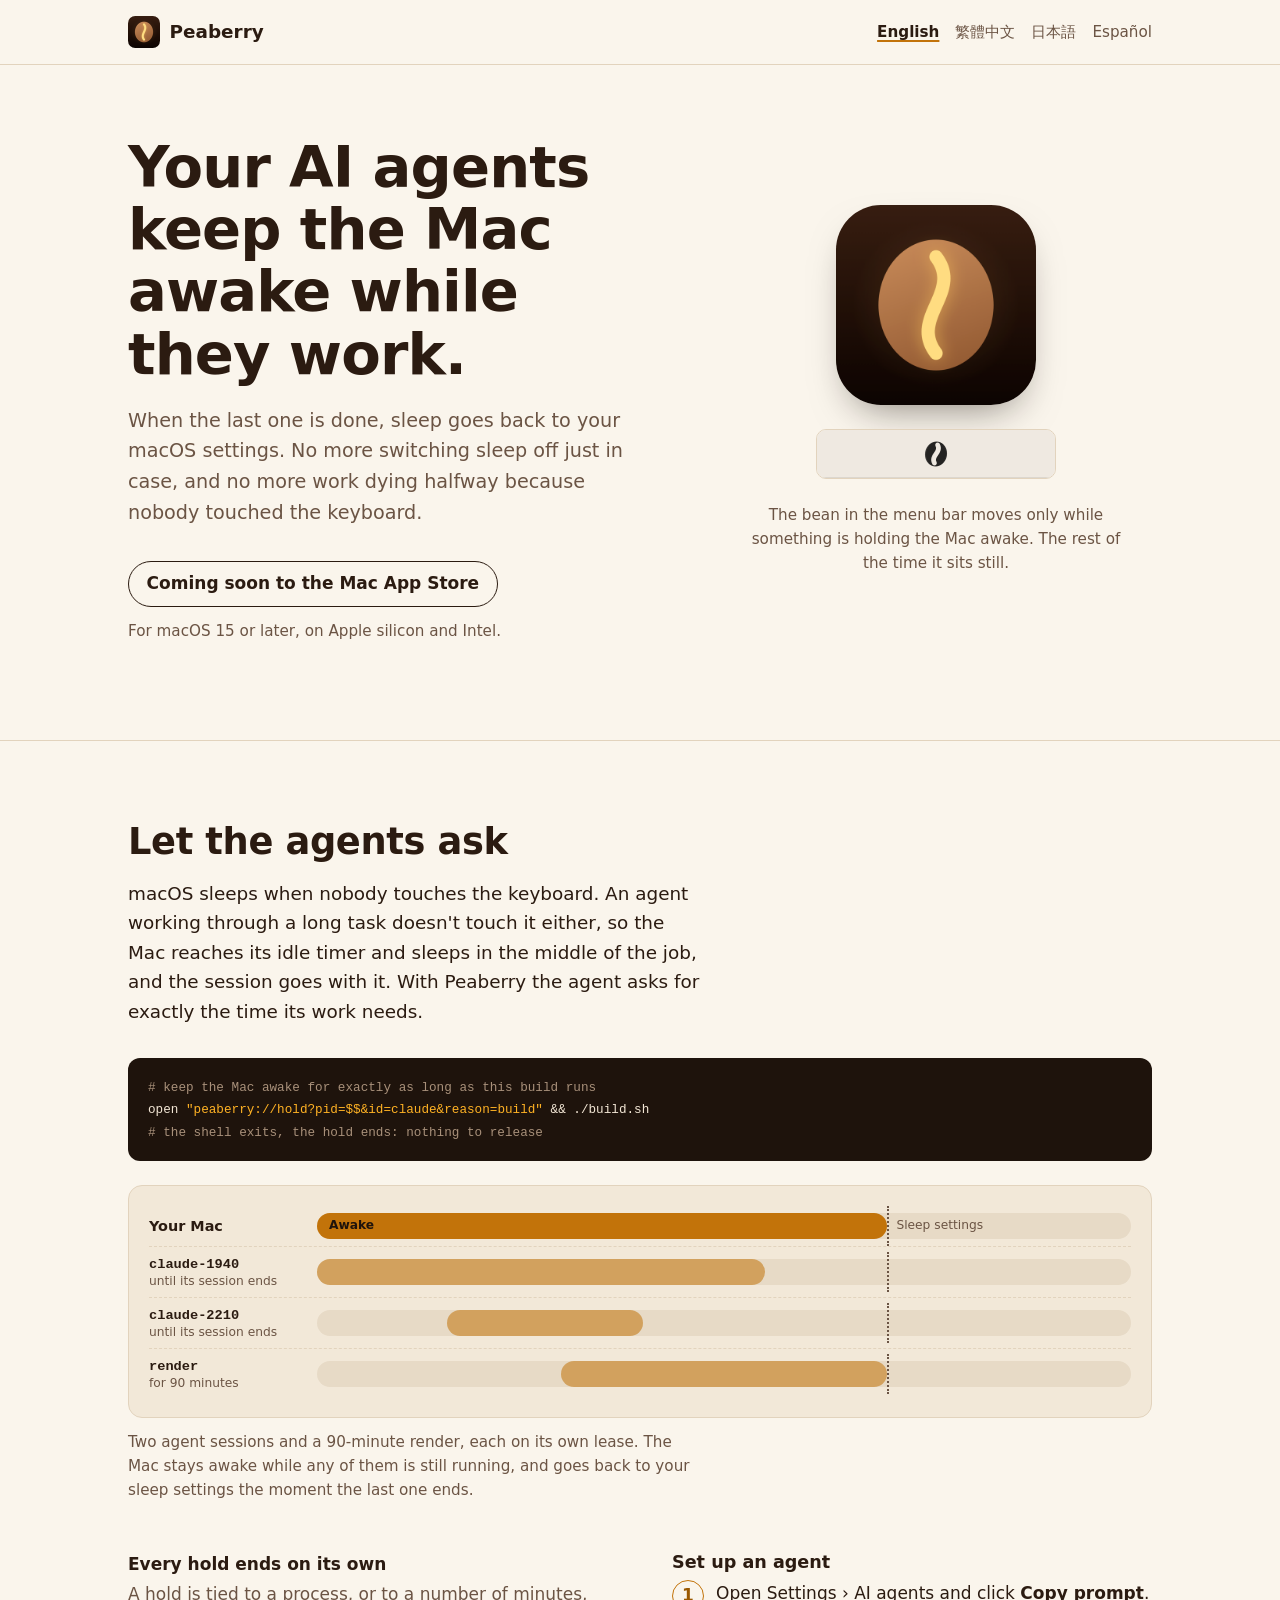
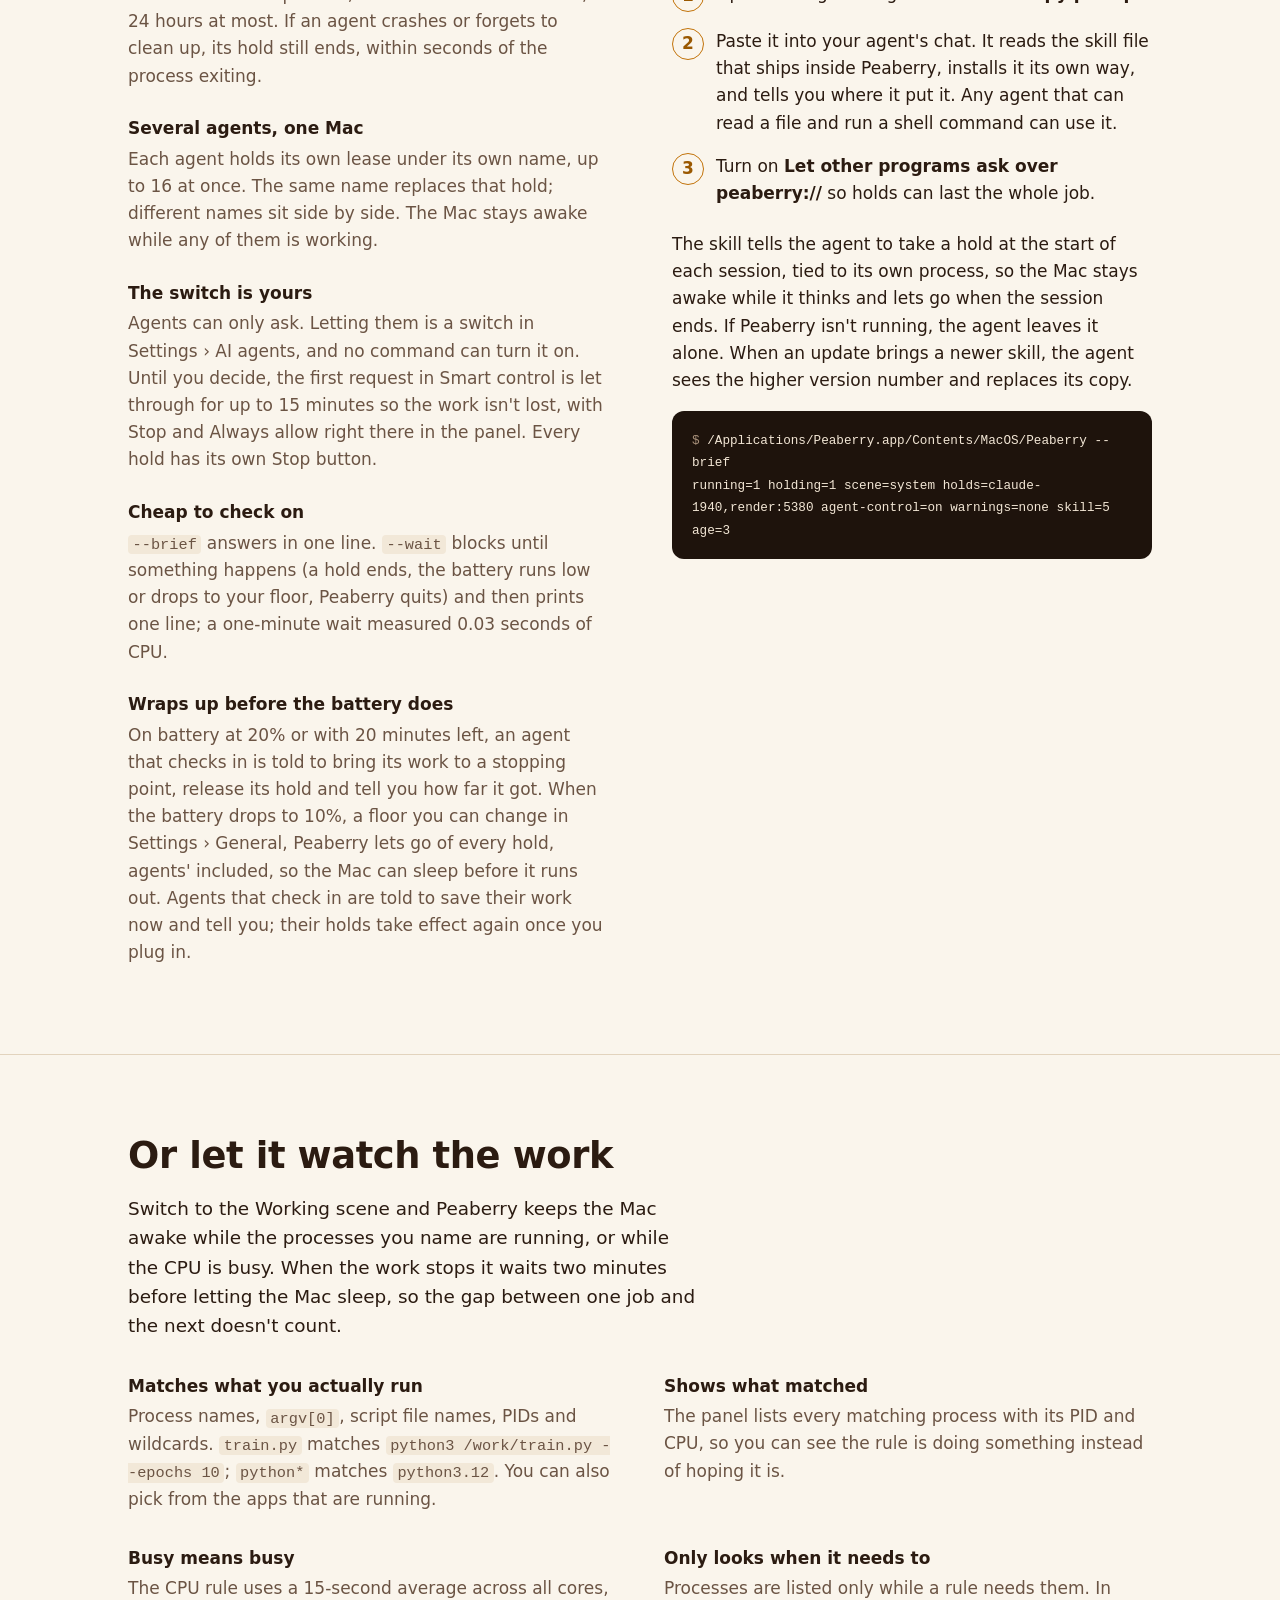
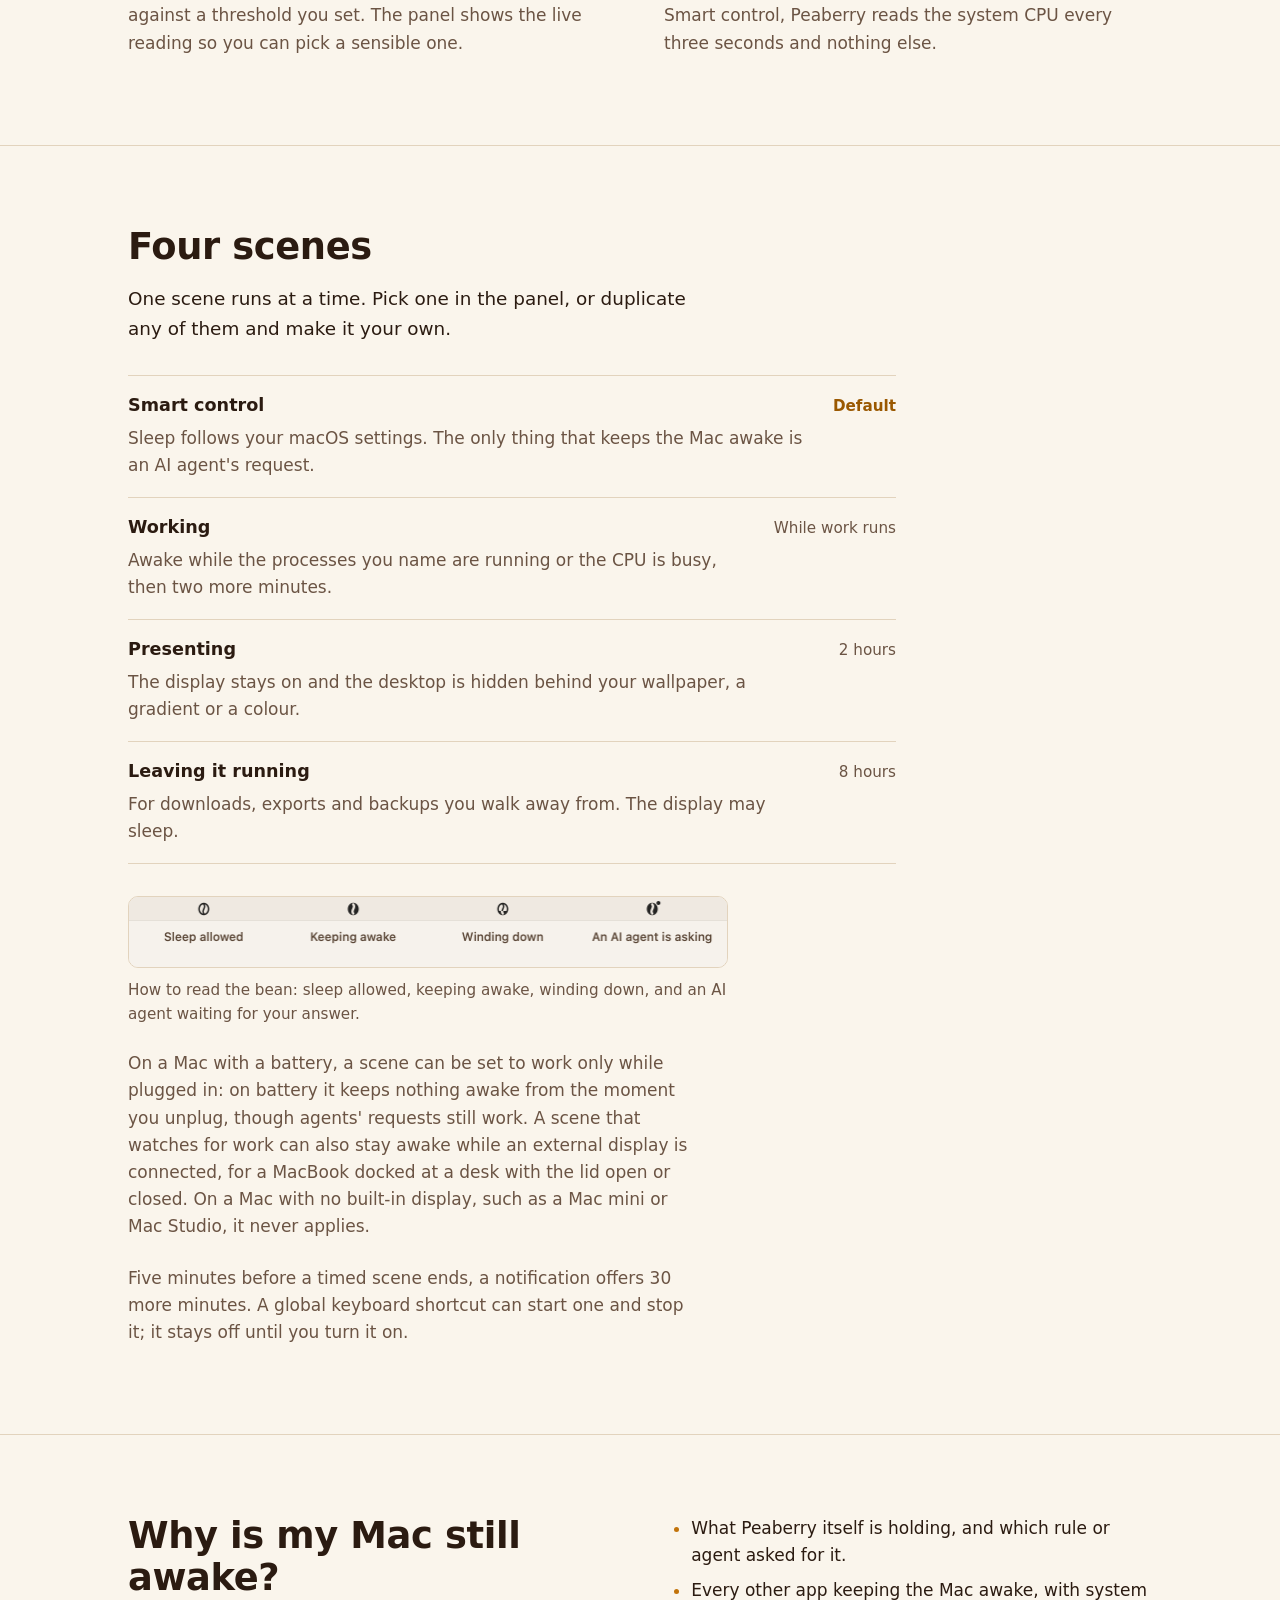
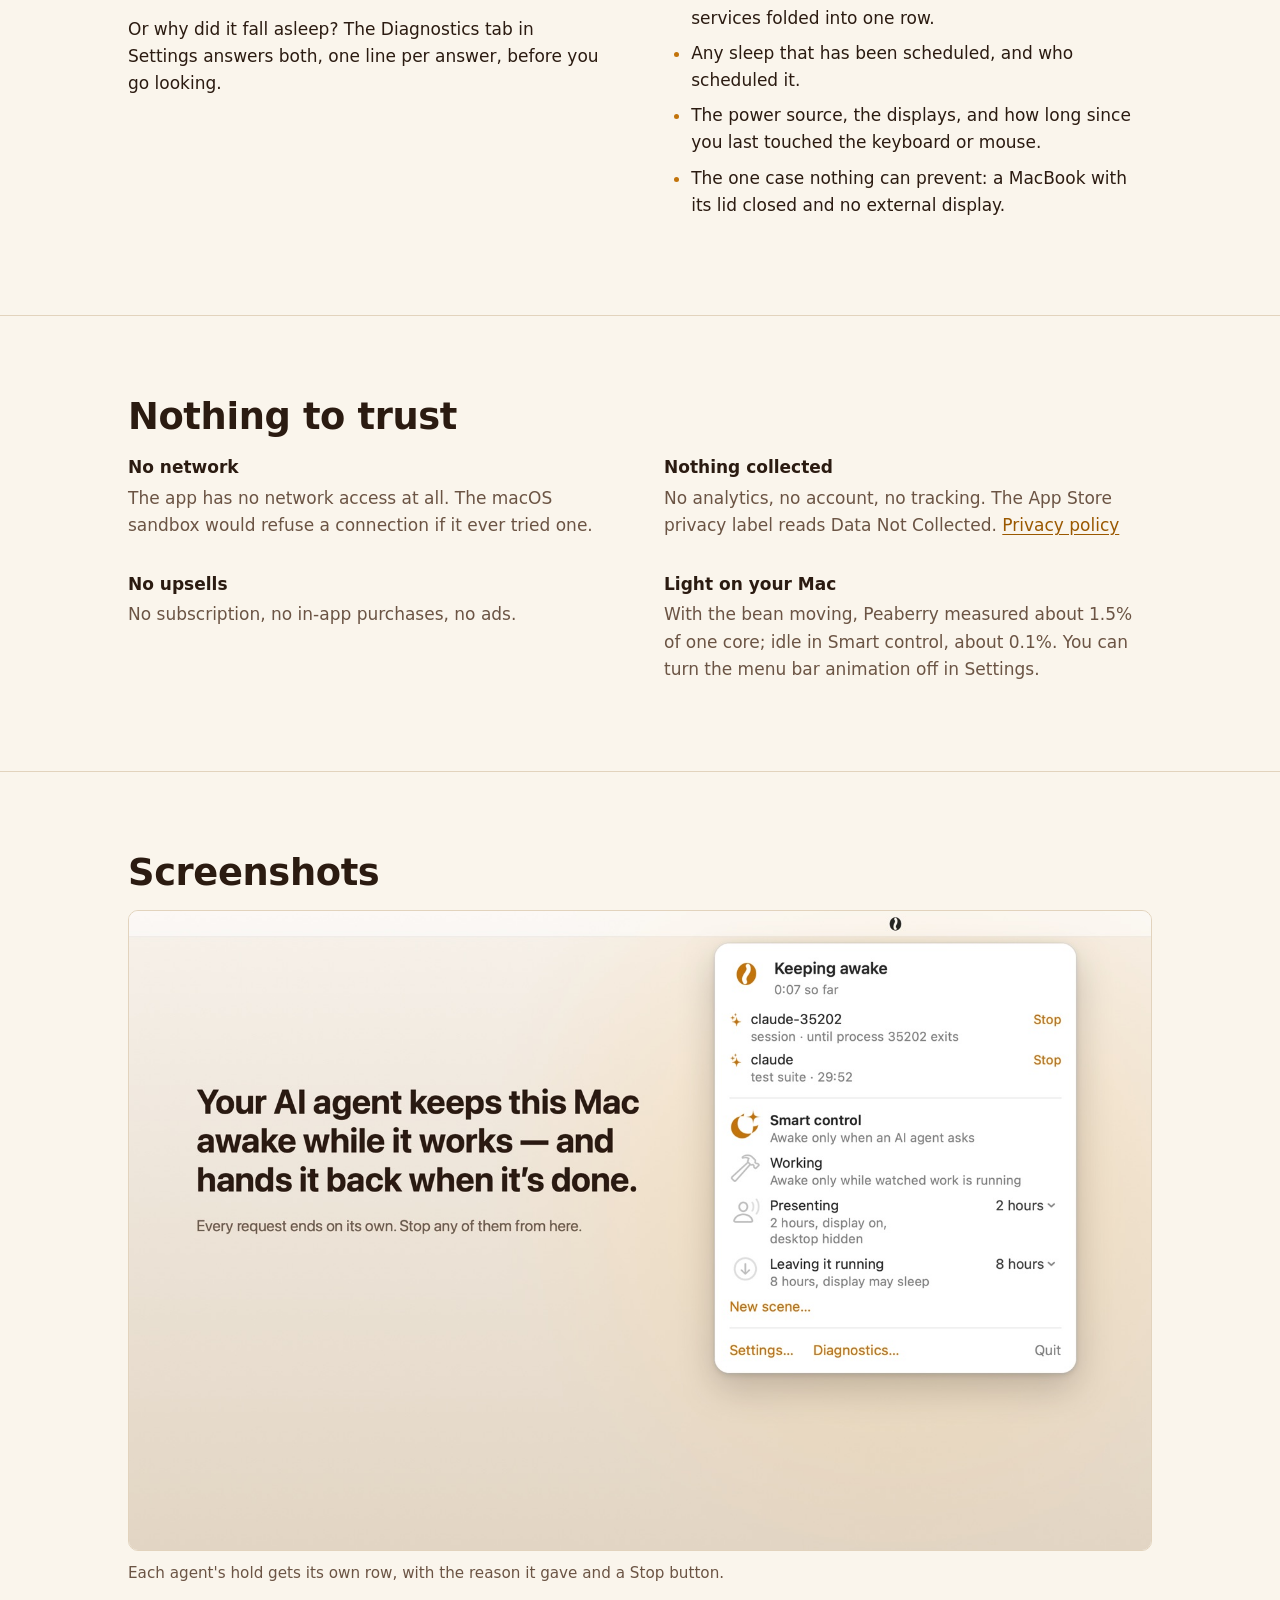
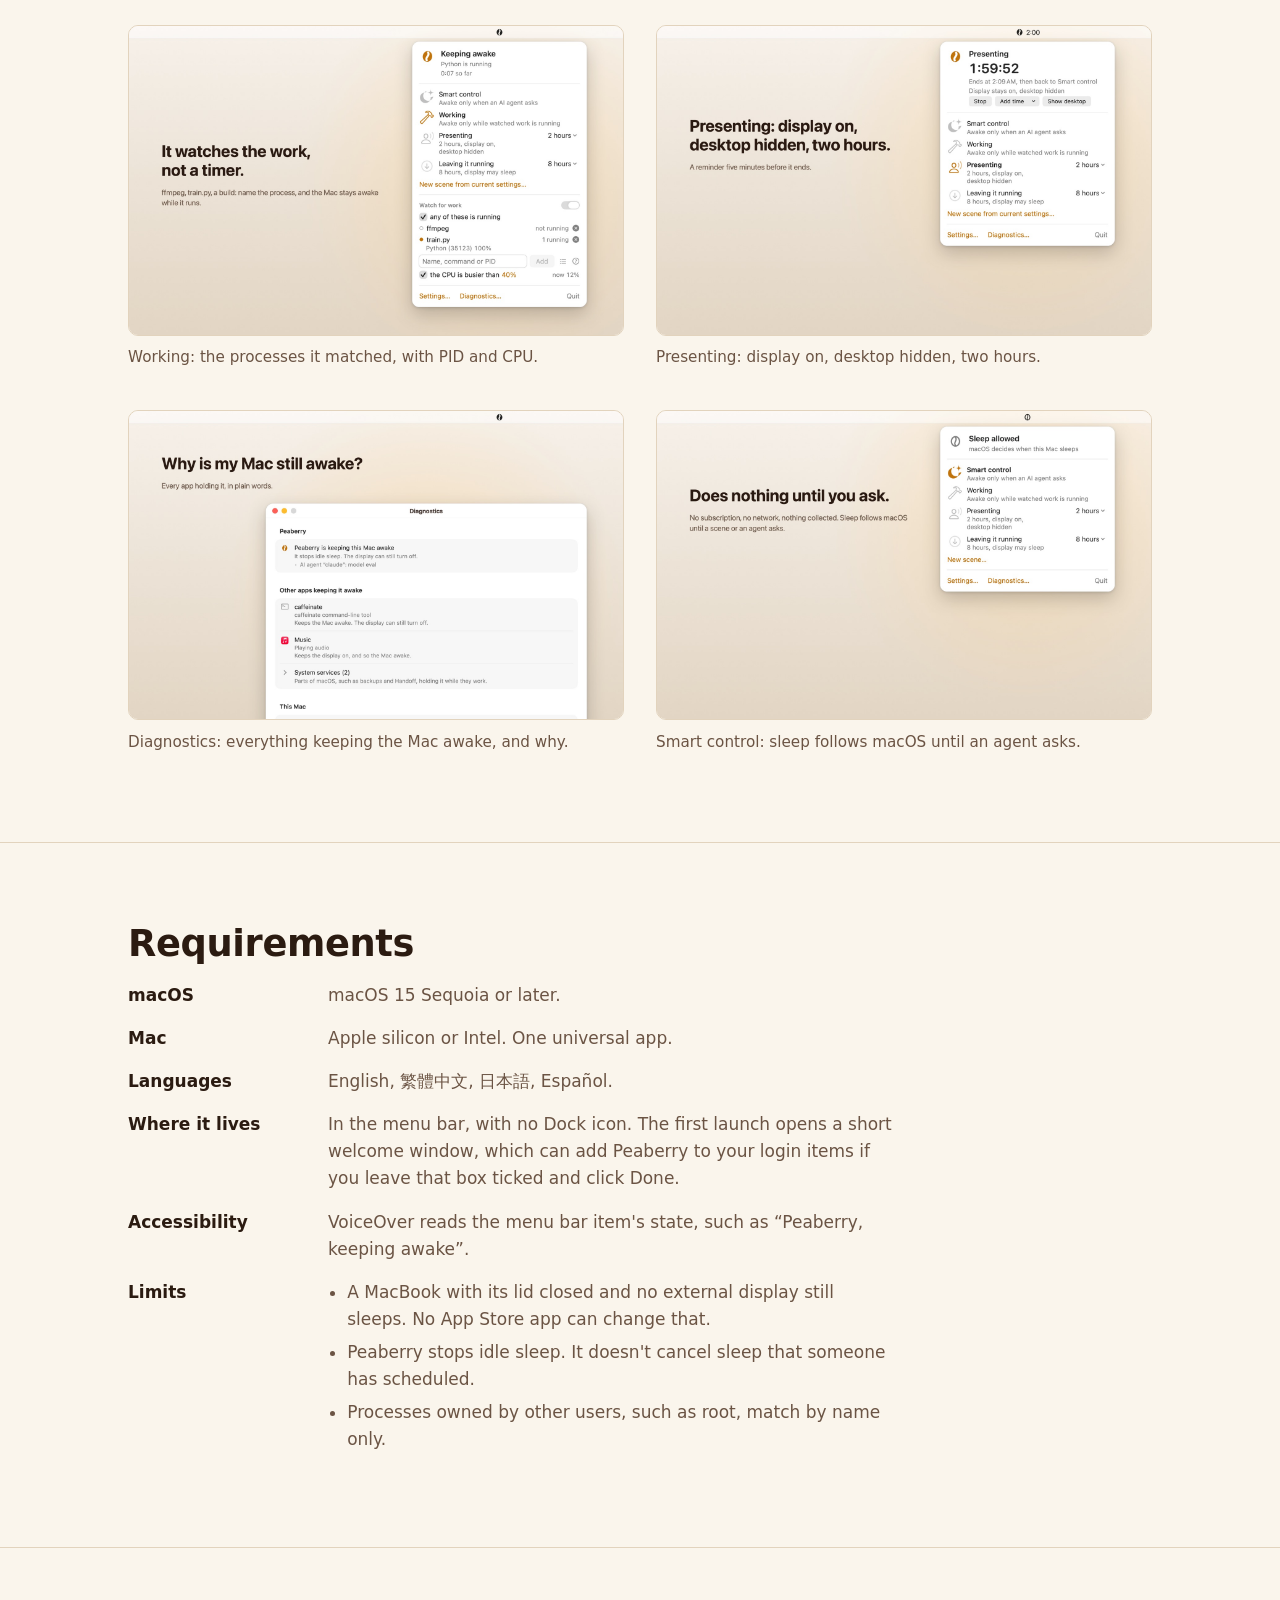
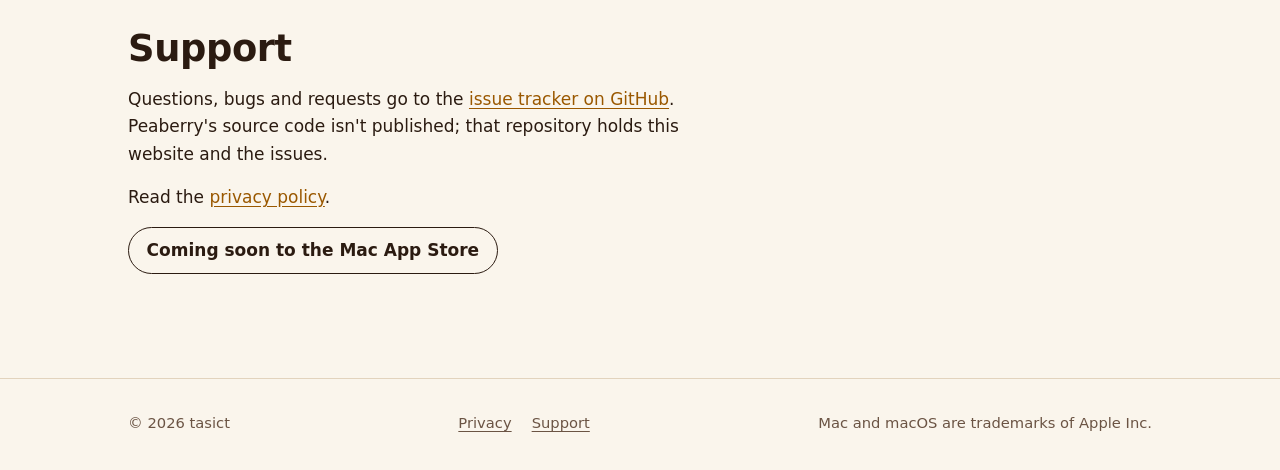
==== commit c7a45e49: "Describe the power conditions" ====
--- a/index.html
+++ b/index.html
@@ -126,11 +126,11 @@
         </div>
         <div>
           <dt>Cheap to check on</dt>
-          <dd><code>--brief</code> answers in one line. <code>--wait</code> blocks until something happens (a hold ends, the battery runs low, Peaberry quits) and then prints one line; a one-minute wait measured 0.03 seconds of CPU.</dd>
+          <dd><code>--brief</code> answers in one line. <code>--wait</code> blocks until something happens (a hold ends, the battery runs low or drops to your floor, Peaberry quits) and then prints one line; a one-minute wait measured 0.03 seconds of CPU.</dd>
         </div>
         <div>
           <dt>Wraps up before the battery does</dt>
-          <dd>On battery at 20% or with 20 minutes left, an agent that checks in is told to bring its work to a stopping point, release its hold and tell you how far it got.</dd>
+          <dd>On battery at 20% or with 20 minutes left, an agent that checks in is told to bring its work to a stopping point, release its hold and tell you how far it got. When the battery drops to 10%, a floor you can change in Settings › General, Peaberry lets go of every hold, agents' included, so the Mac can sleep before it runs out. Agents that check in are told to save their work now and tell you; their holds take effect again once you plug in.</dd>
         </div>
       </dl>
 
@@ -143,7 +143,7 @@
         </ol>
         <p>The skill tells the agent to take a hold at the start of each session, tied to its own process, so the Mac stays awake while it thinks and lets go when the session ends. If Peaberry isn't running, the agent leaves it alone. When an update brings a newer skill, the agent sees the higher version number and replaces its copy.</p>
 <pre class="output"><code><span class="p">$ </span>/Applications/Peaberry.app/Contents/MacOS/Peaberry --brief
-running=1 holding=1 scene=system holds=claude-1940,render:5380 agent-control=on warnings=none skill=2 age=3</code></pre>
+running=1 holding=1 scene=system holds=claude-1940,render:5380 agent-control=on warnings=none skill=5 age=3</code></pre>
       </div>
     </div>
   </div>
@@ -207,6 +207,7 @@
       </picture>
       <figcaption>How to read the bean: sleep allowed, keeping awake, winding down, and an AI agent waiting for your answer.</figcaption>
     </figure>
+    <p class="after-list">On a Mac with a battery, a scene can be set to work only while plugged in: on battery it keeps nothing awake from the moment you unplug, though agents' requests still work. A scene that watches for work can also stay awake while an external display is connected, for a MacBook docked at a desk with the lid open or closed. On a Mac with no built-in display, such as a Mac mini or Mac Studio, it never applies.</p>
     <p class="after-list">Five minutes before a timed scene ends, a notification offers 30 more minutes. A global keyboard shortcut can start one and stop it; it stays off until you turn it on.</p>
   </div>
 </section>
@@ -221,7 +222,7 @@
       <li>What Peaberry itself is holding, and which rule or agent asked for it.</li>
       <li>Every other app keeping the Mac awake, with system services folded into one row.</li>
       <li>Any sleep that has been scheduled, and who scheduled it.</li>
-      <li>The power source, and how long since you last touched the keyboard or mouse.</li>
+      <li>The power source, the displays, and how long since you last touched the keyboard or mouse.</li>
       <li>The one case nothing can prevent: a MacBook with its lid closed and no external display.</li>
     </ul>
   </div>
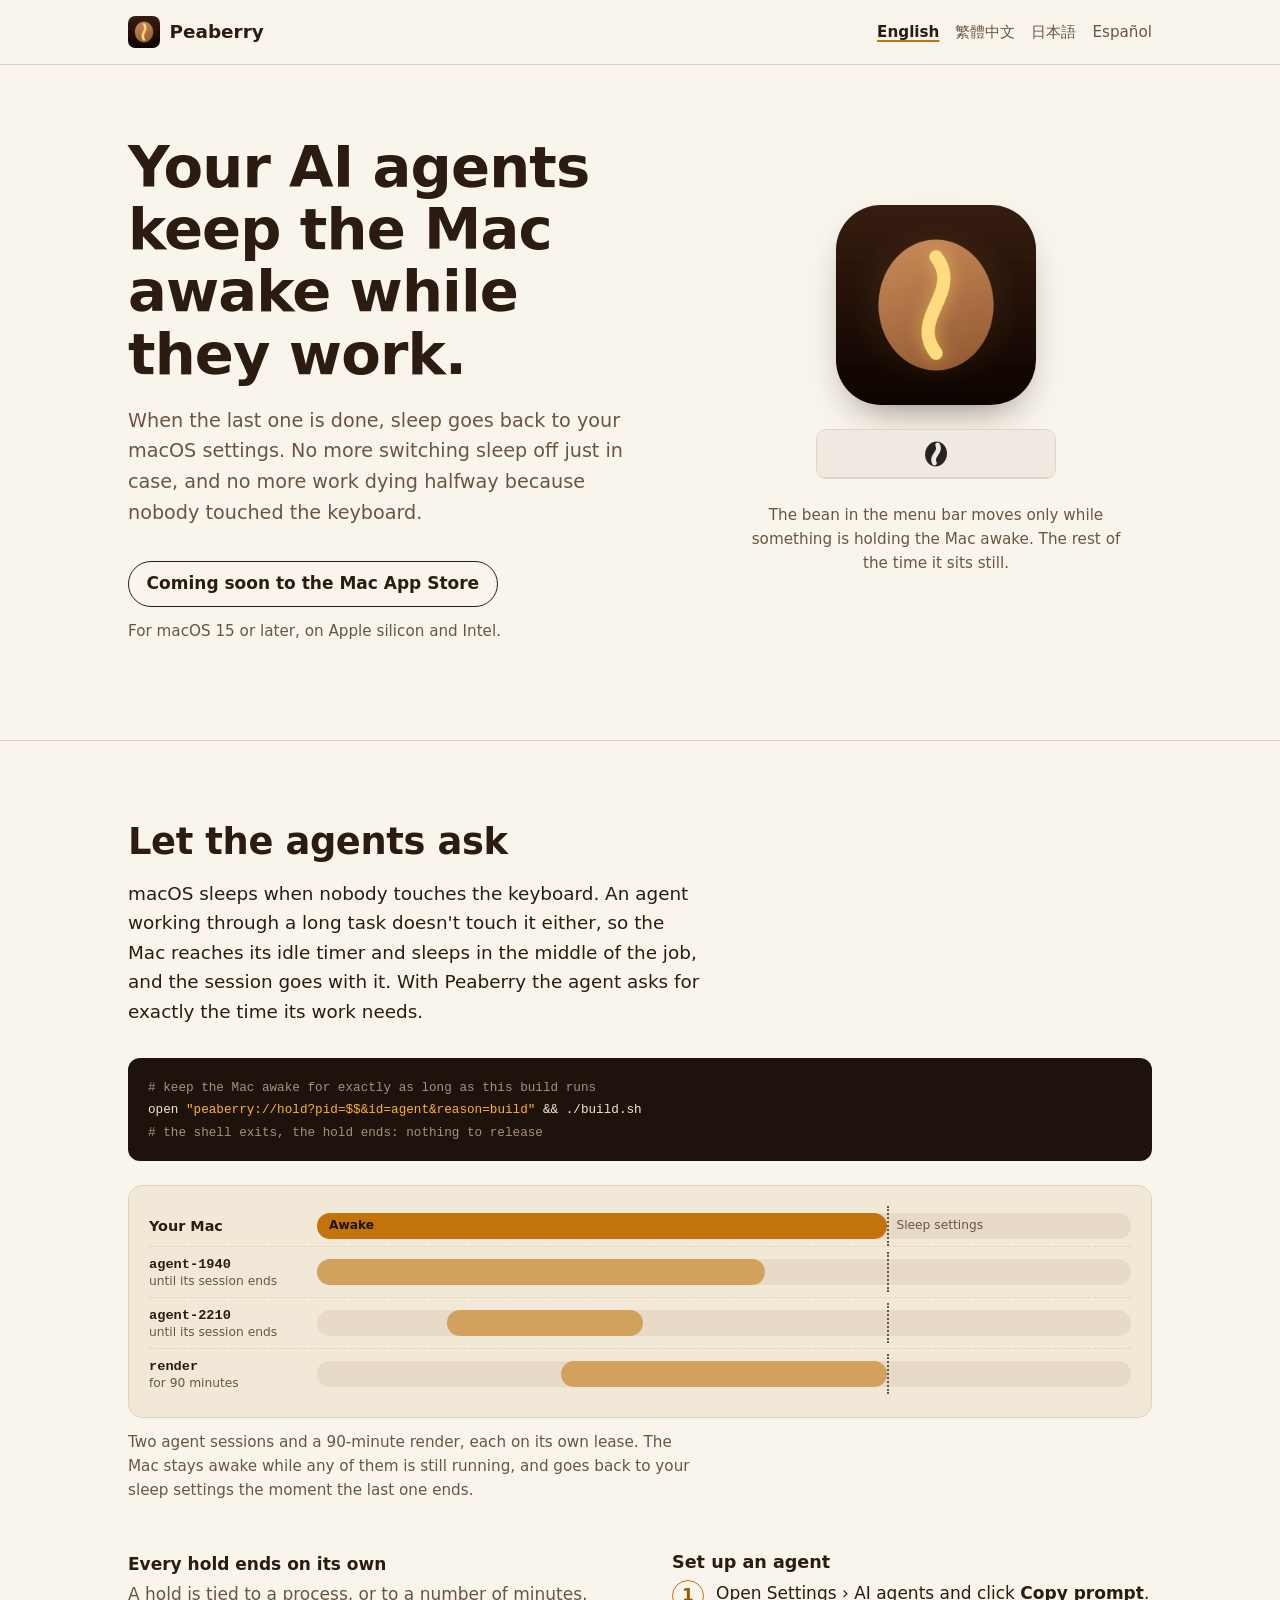
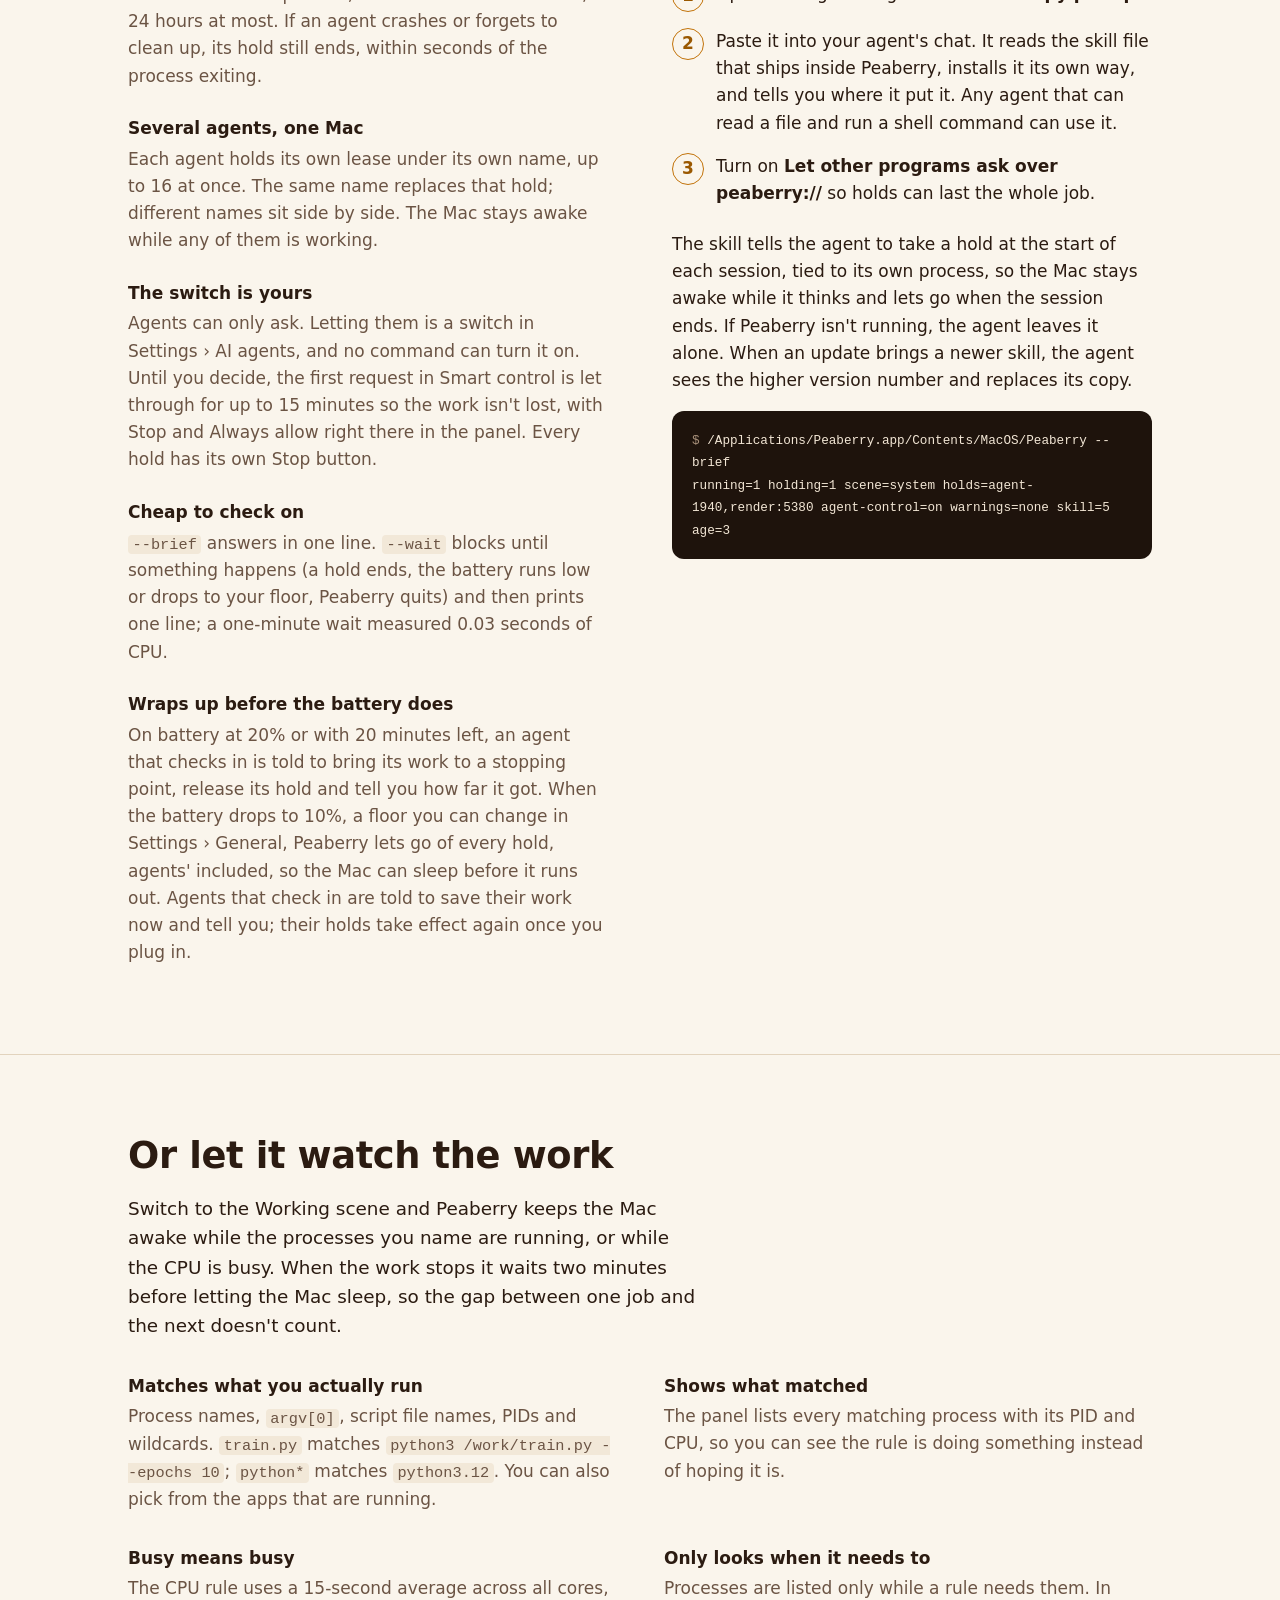
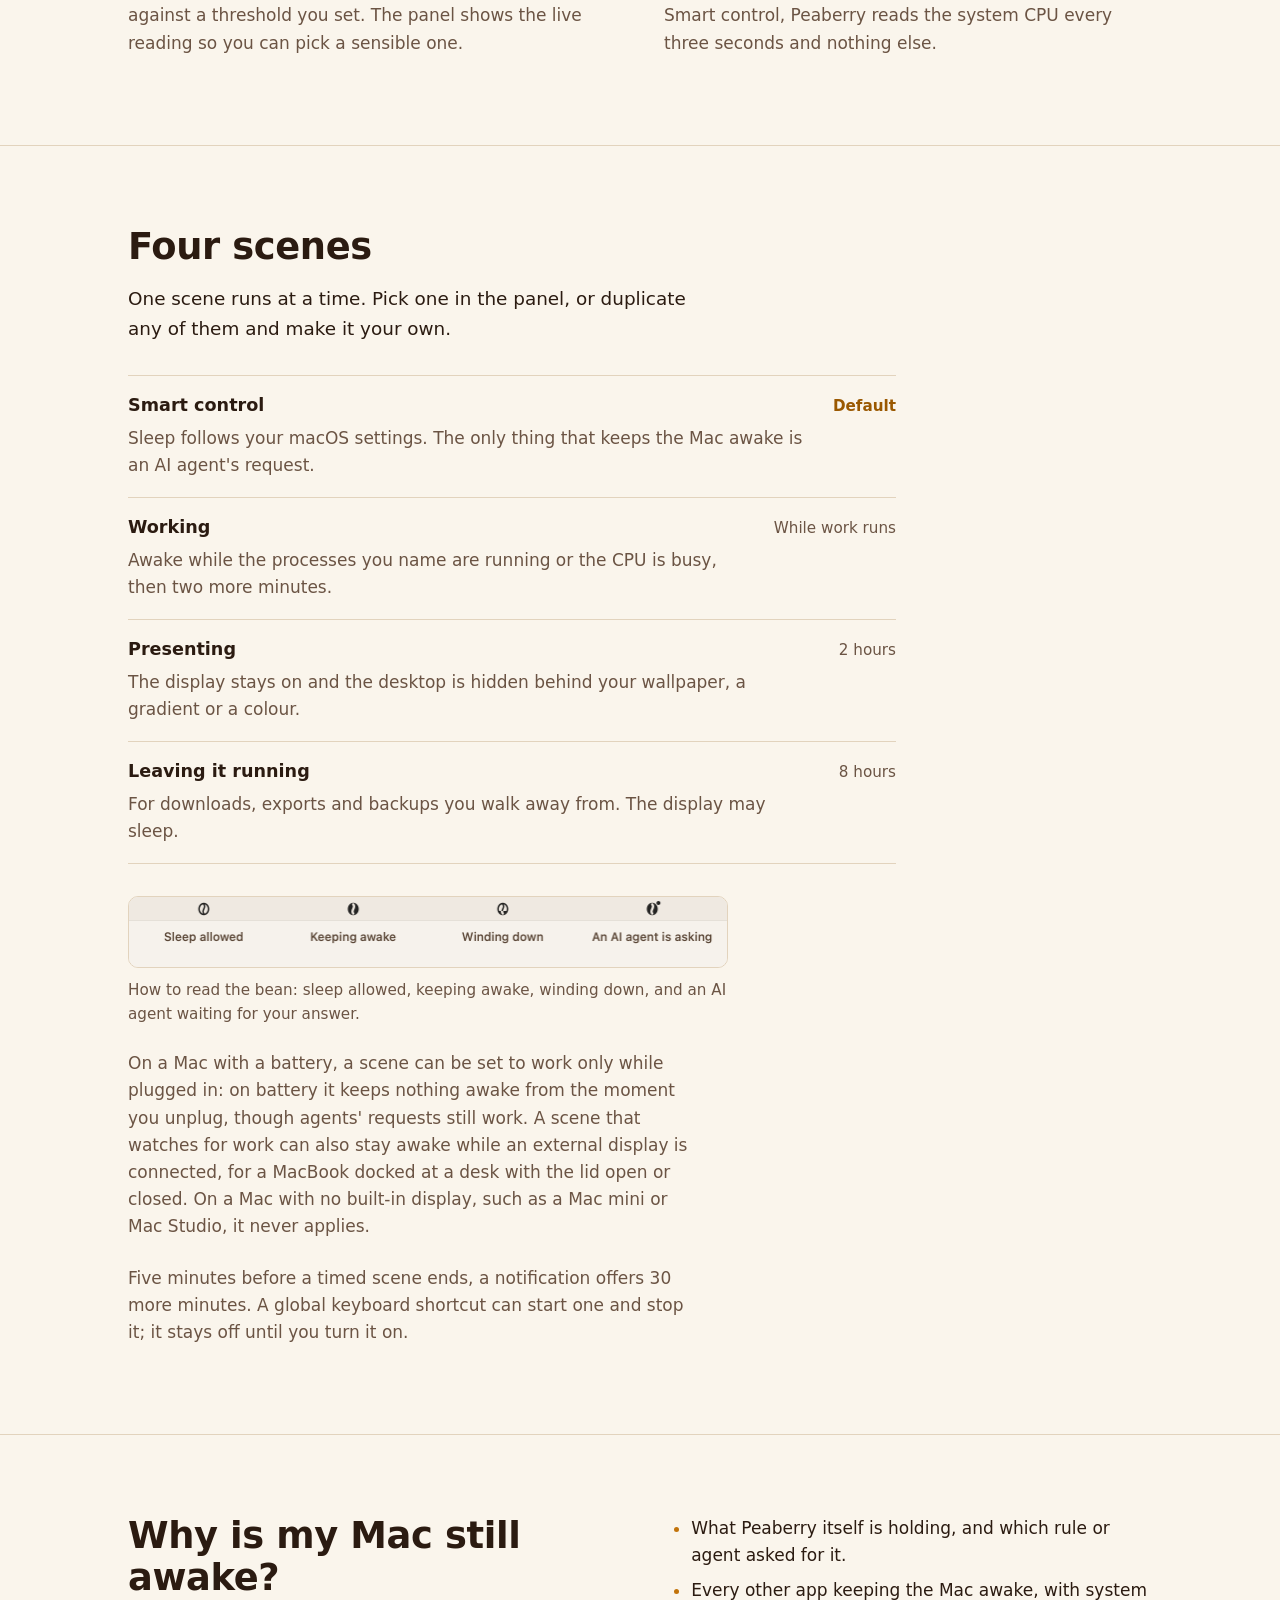
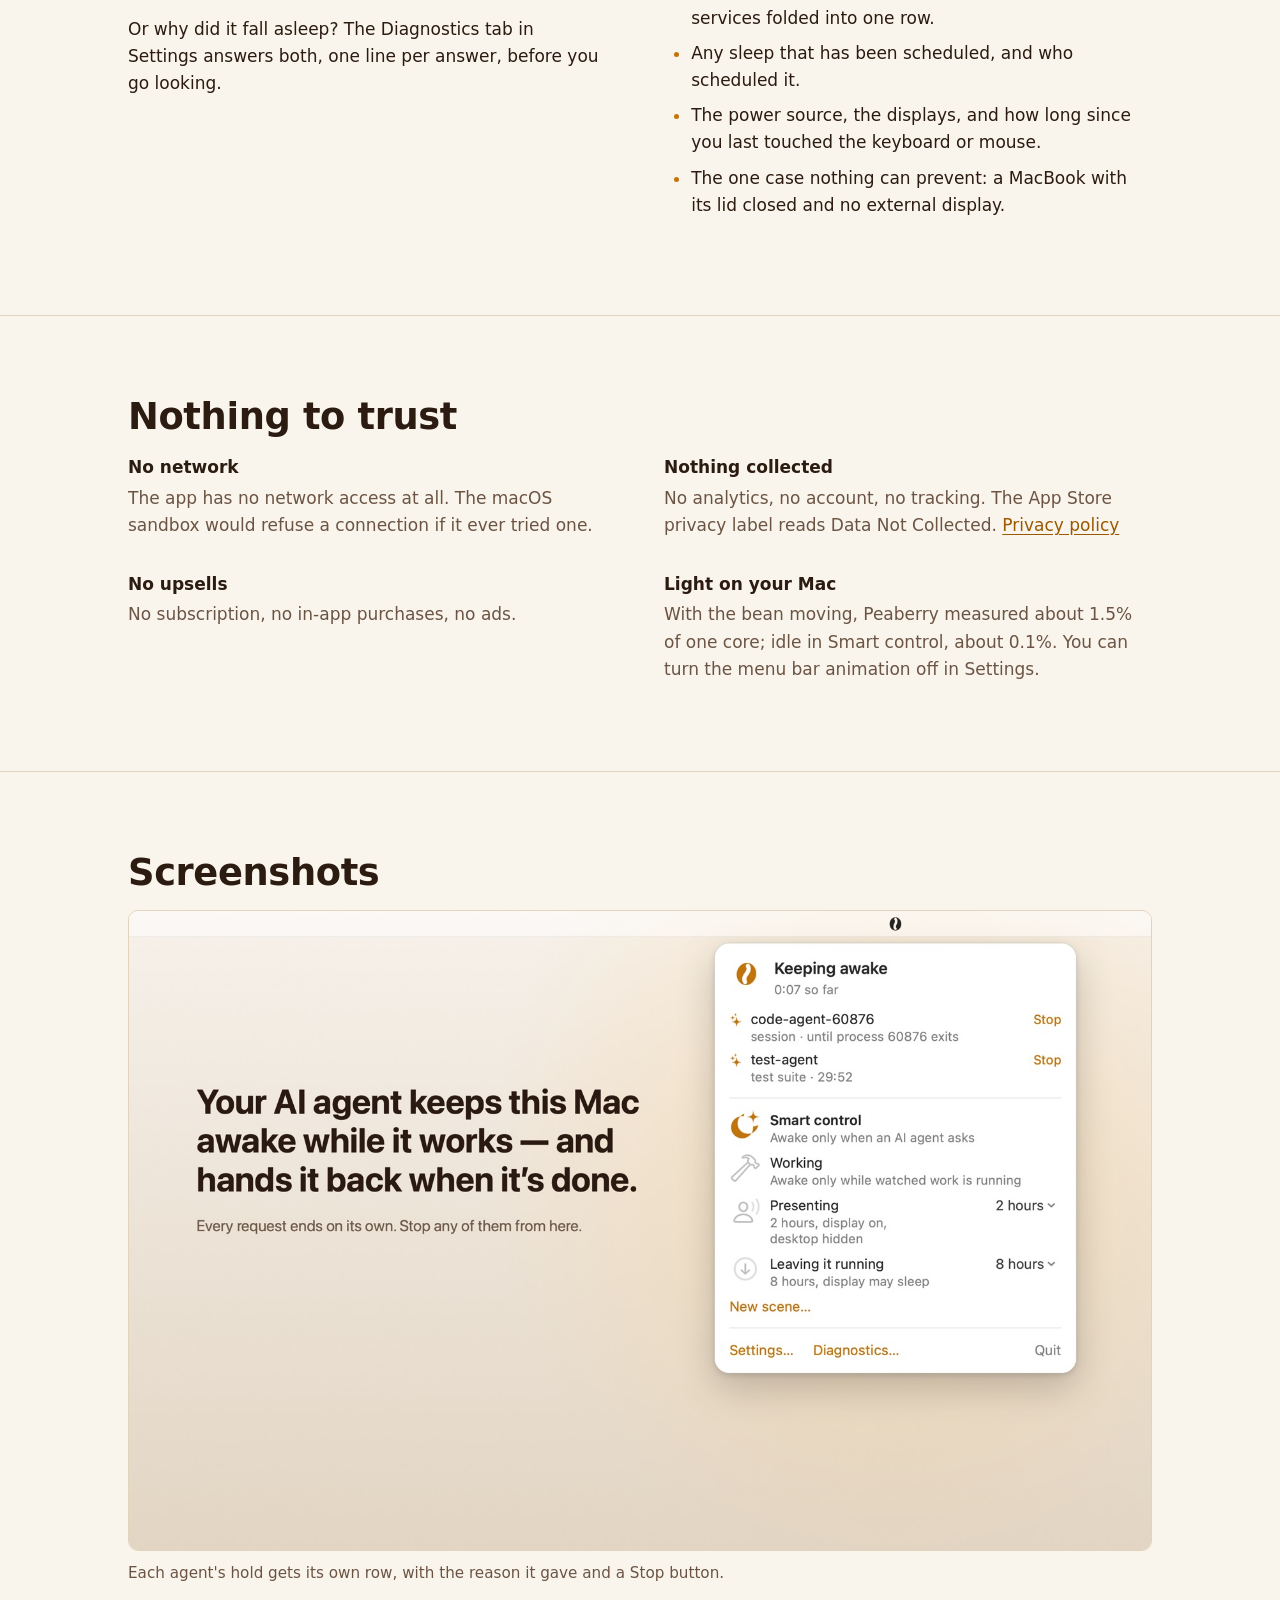
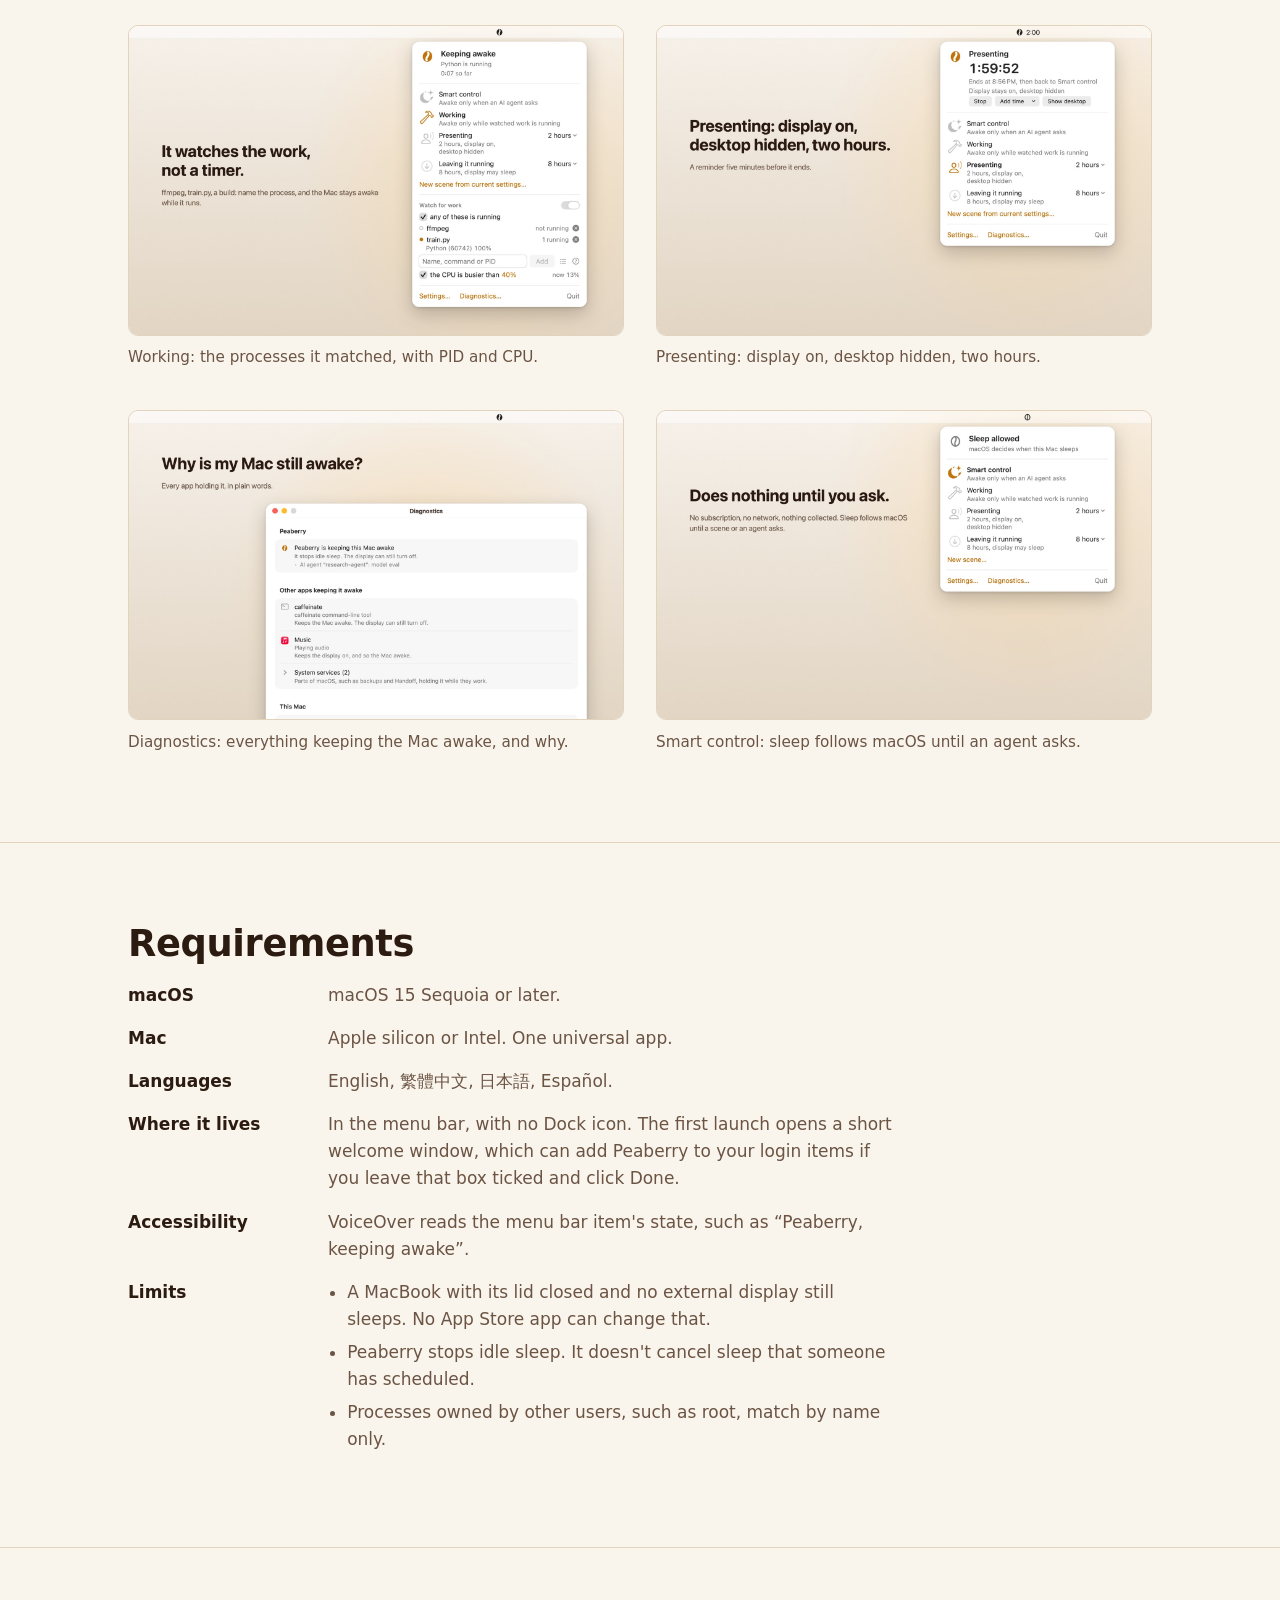
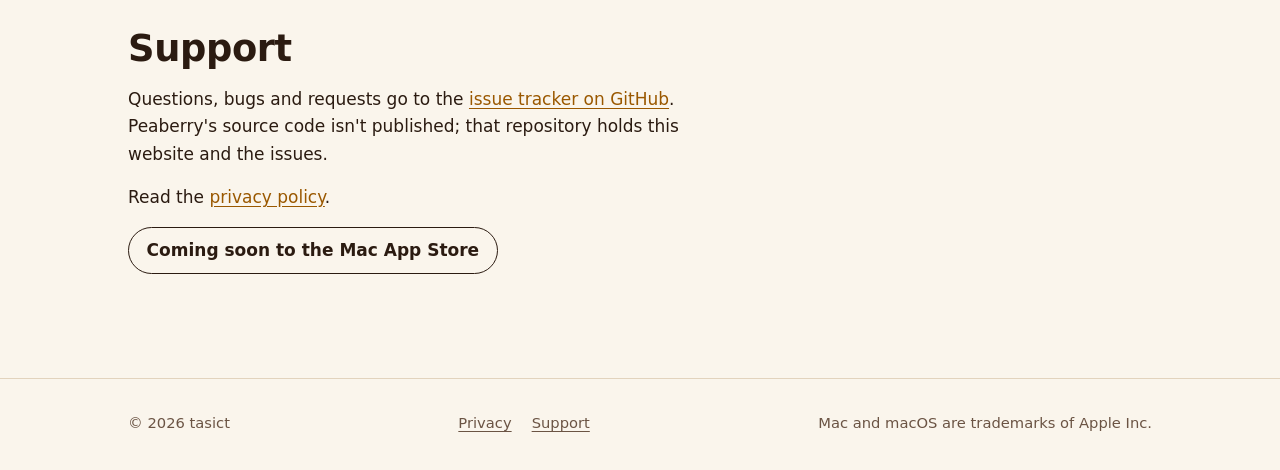
==== commit bf34d44d: "Use neutral agent names" ====
--- a/index.html
+++ b/index.html
@@ -85,7 +85,7 @@
     <p class="intro">macOS sleeps when nobody touches the keyboard. An agent working through a long task doesn't touch it either, so the Mac reaches its idle timer and sleeps in the middle of the job, and the session goes with it. With Peaberry the agent asks for exactly the time its work needs.</p>
 
 <pre><code><span class="c"># keep the Mac awake for exactly as long as this build runs</span>
-open <span class="u">"peaberry://hold?pid=$$&amp;id=claude&amp;reason=build"</span> &amp;&amp; ./build.sh
+open <span class="u">"peaberry://hold?pid=$$&amp;id=agent&amp;reason=build"</span> &amp;&amp; ./build.sh
 <span class="c"># the shell exits, the hold ends: nothing to release</span></code></pre>
 
     <figure class="leases">
@@ -95,11 +95,11 @@
           <div class="track"><span class="bar" style="--from:0;--to:70">Awake</span><span class="bar rest" style="--from:70;--to:100">Sleep settings</span></div>
         </div>
         <div class="lease-row lease">
-          <div class="who"><code>claude-1940</code><span>until its session ends</span></div>
+          <div class="who"><code>agent-1940</code><span>until its session ends</span></div>
           <div class="track"><span class="bar" style="--from:0;--to:55"></span></div>
         </div>
         <div class="lease-row lease">
-          <div class="who"><code>claude-2210</code><span>until its session ends</span></div>
+          <div class="who"><code>agent-2210</code><span>until its session ends</span></div>
           <div class="track"><span class="bar" style="--from:16;--to:40"></span></div>
         </div>
         <div class="lease-row lease">
@@ -143,7 +143,7 @@
         </ol>
         <p>The skill tells the agent to take a hold at the start of each session, tied to its own process, so the Mac stays awake while it thinks and lets go when the session ends. If Peaberry isn't running, the agent leaves it alone. When an update brings a newer skill, the agent sees the higher version number and replaces its copy.</p>
 <pre class="output"><code><span class="p">$ </span>/Applications/Peaberry.app/Contents/MacOS/Peaberry --brief
-running=1 holding=1 scene=system holds=claude-1940,render:5380 agent-control=on warnings=none skill=5 age=3</code></pre>
+running=1 holding=1 scene=system holds=agent-1940,render:5380 agent-control=on warnings=none skill=5 age=3</code></pre>
       </div>
     </div>
   </div>
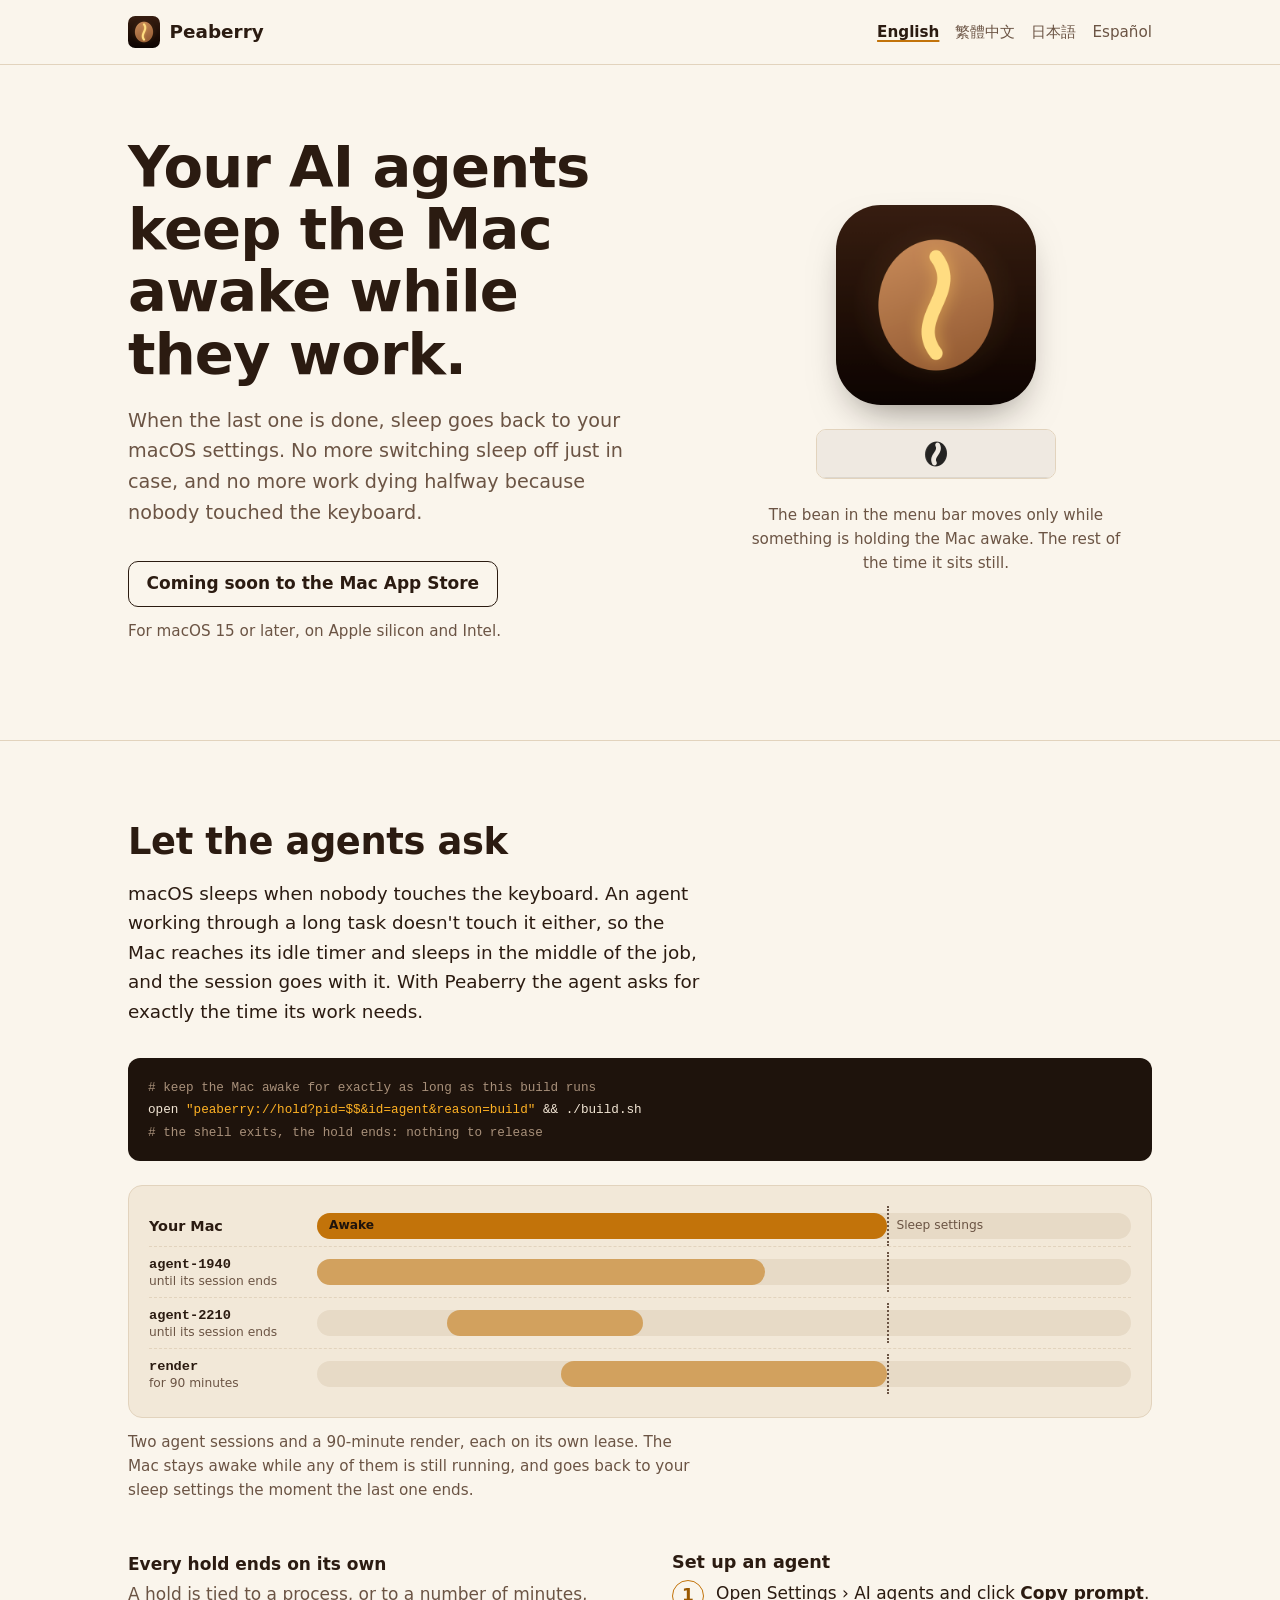
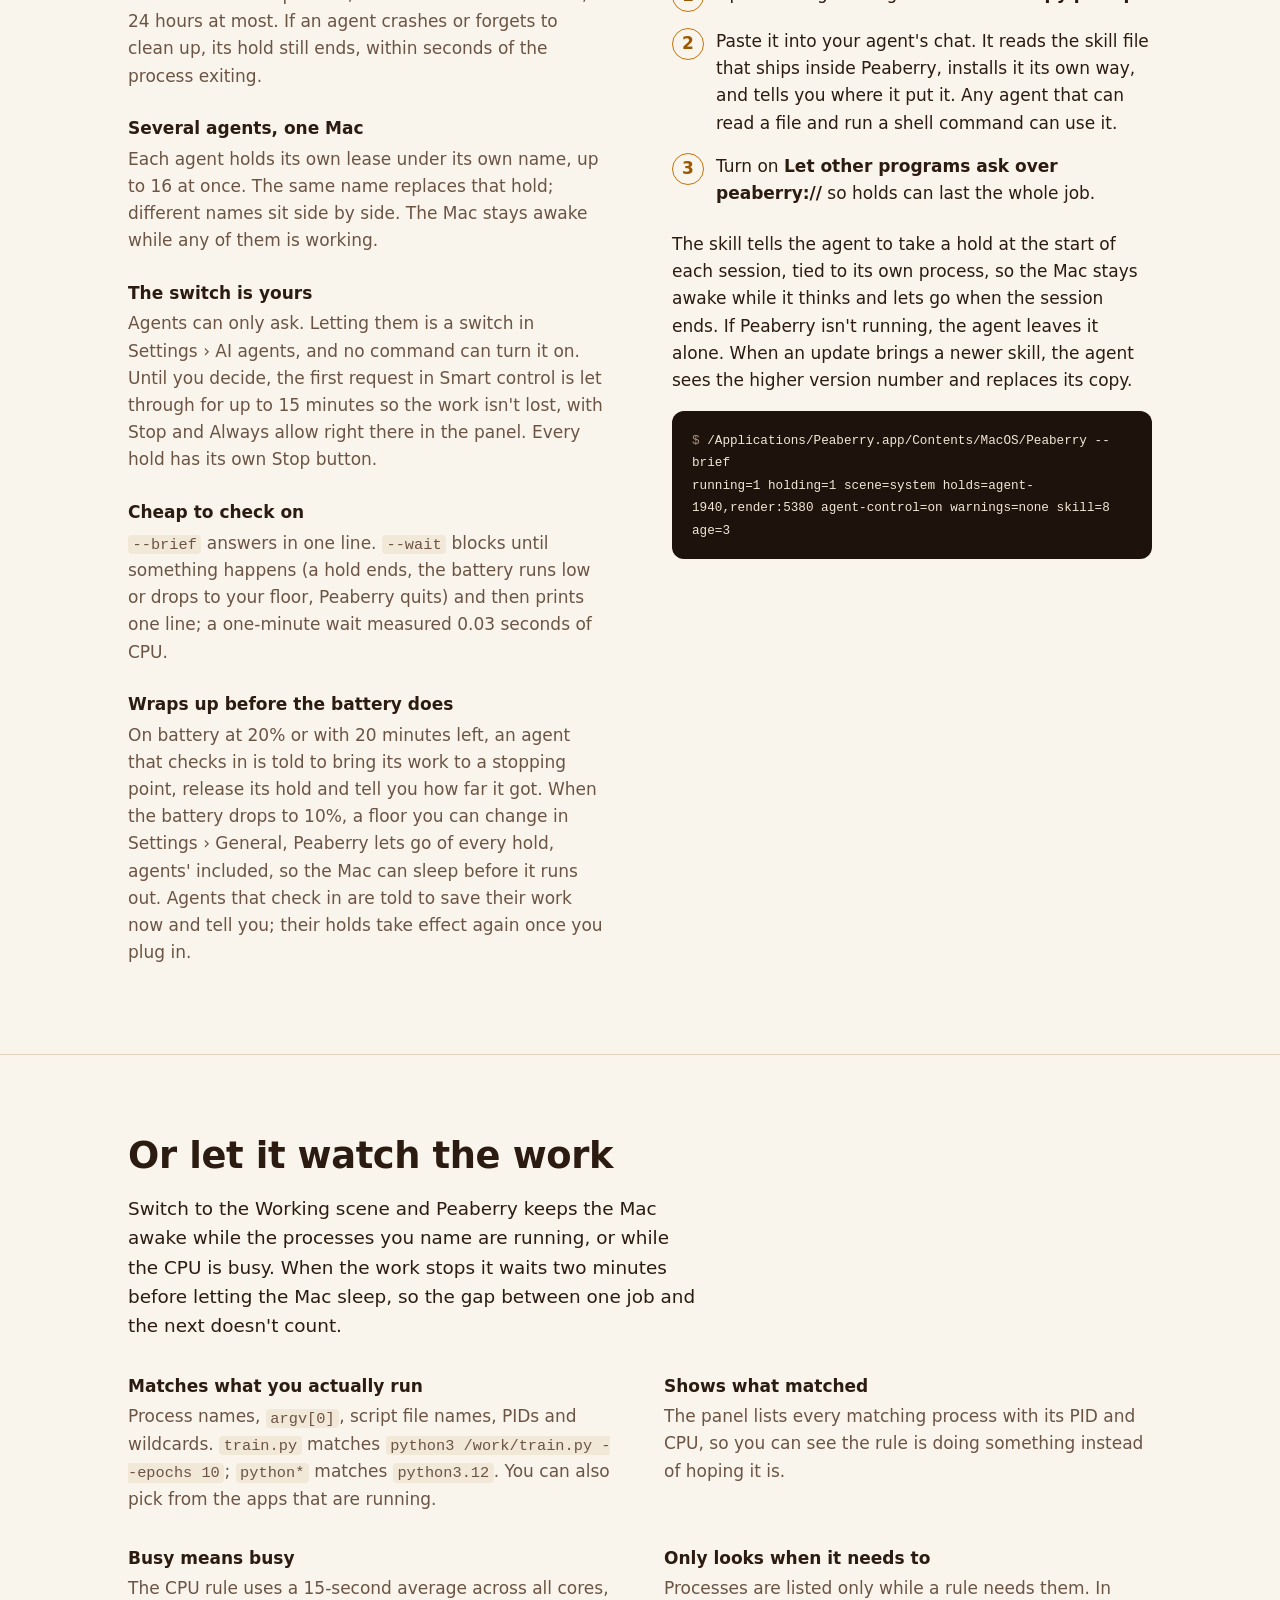
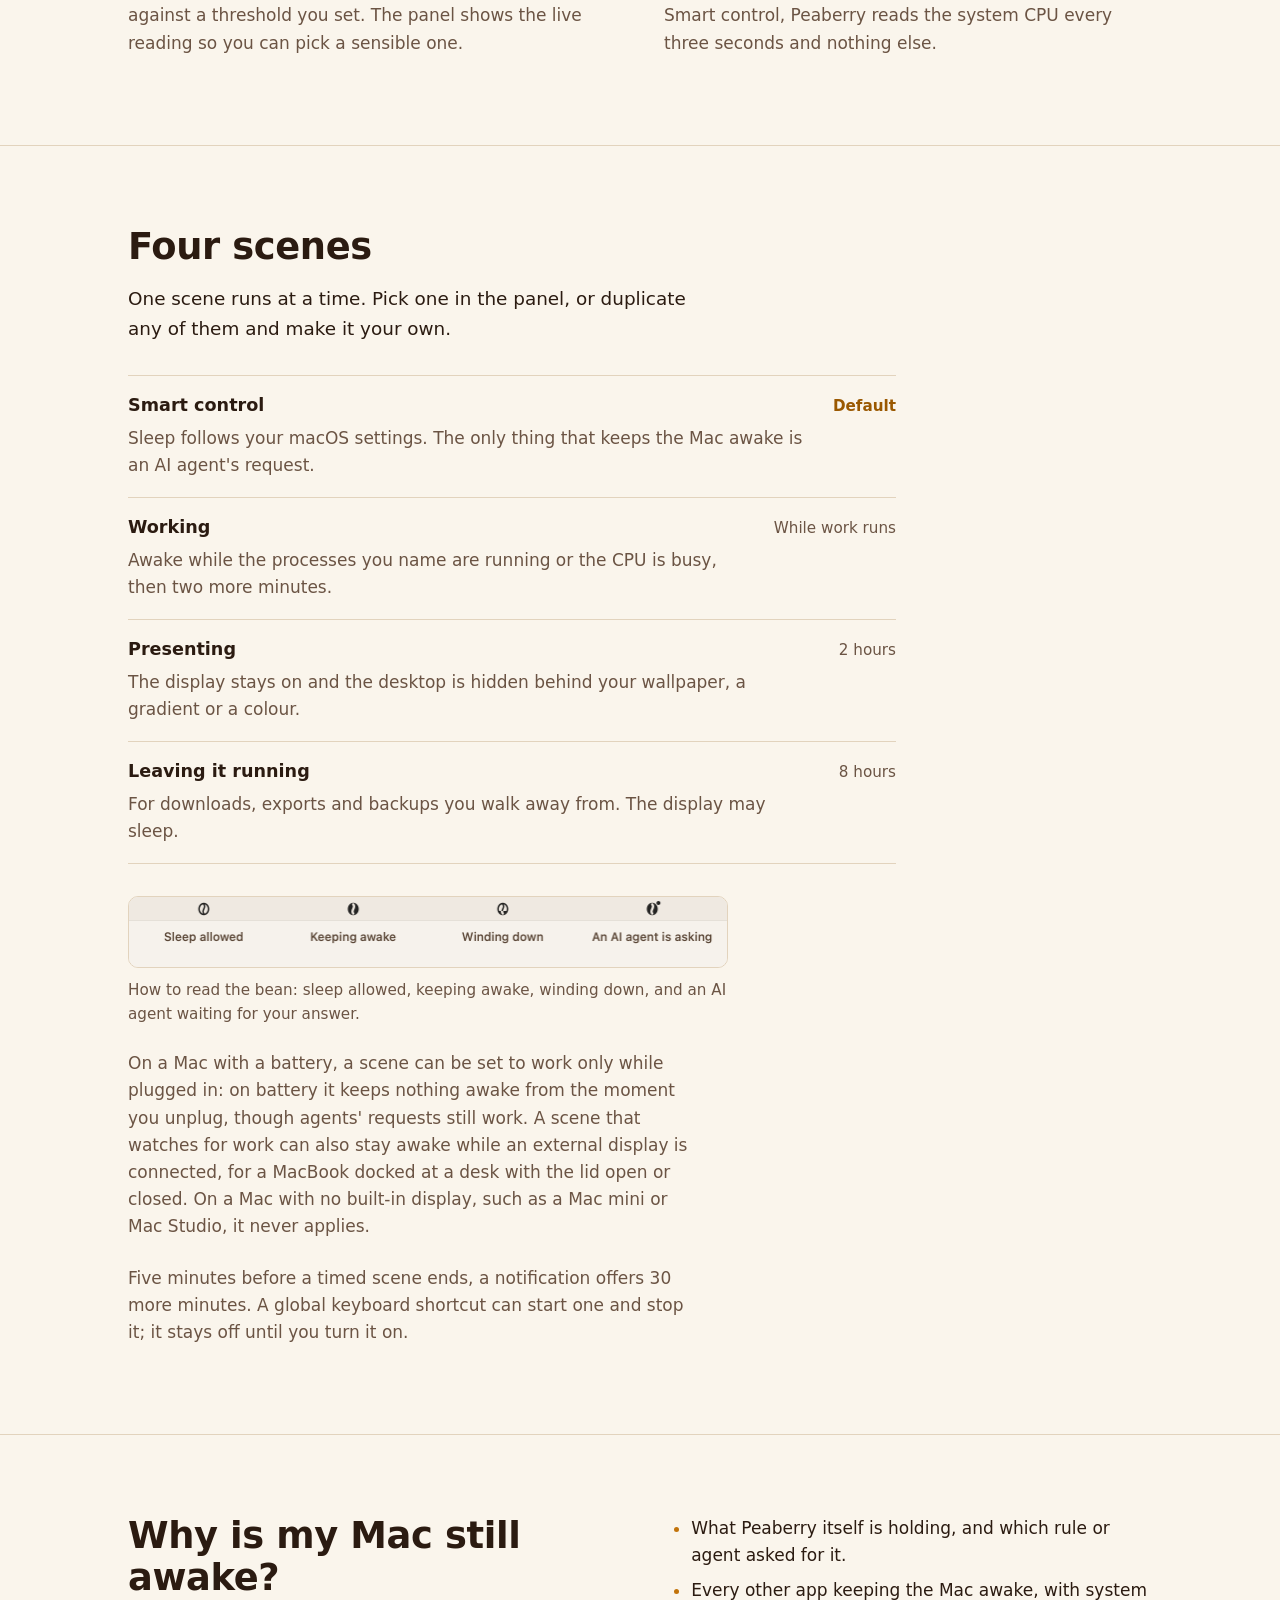
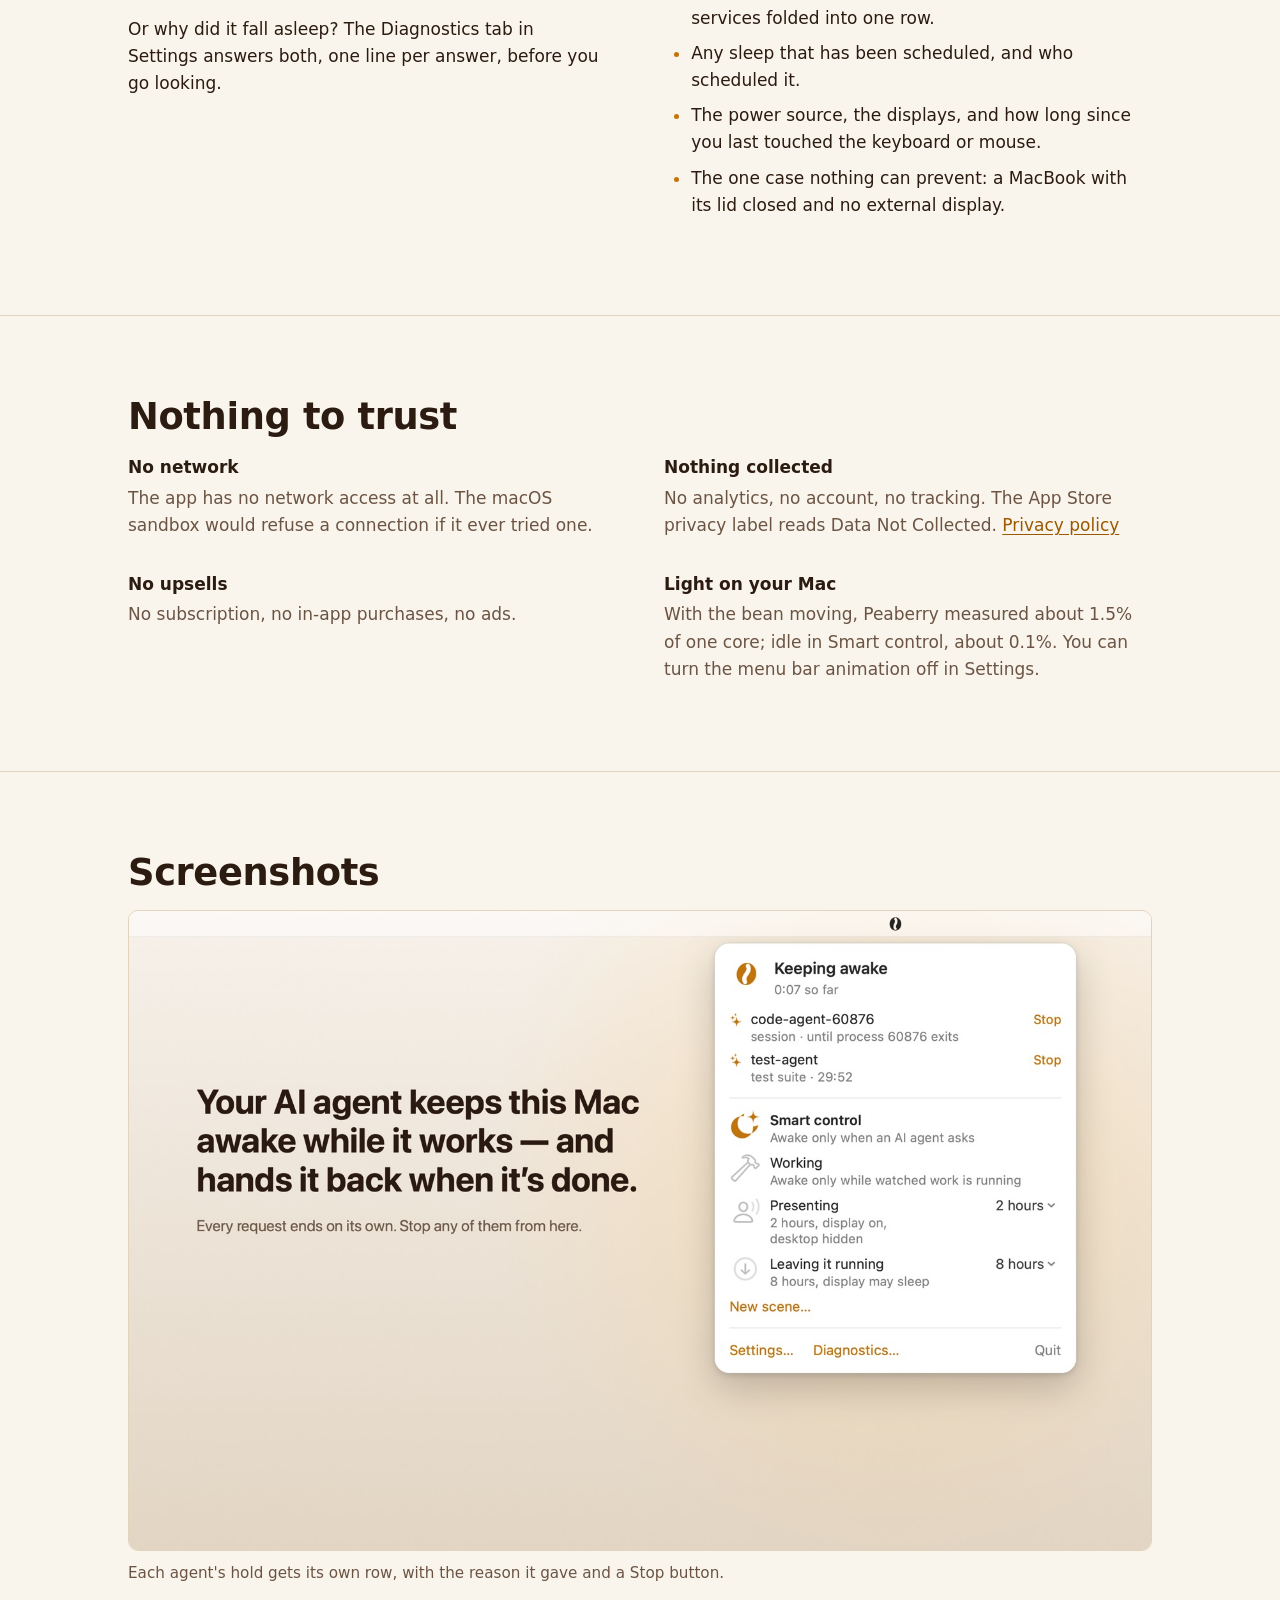
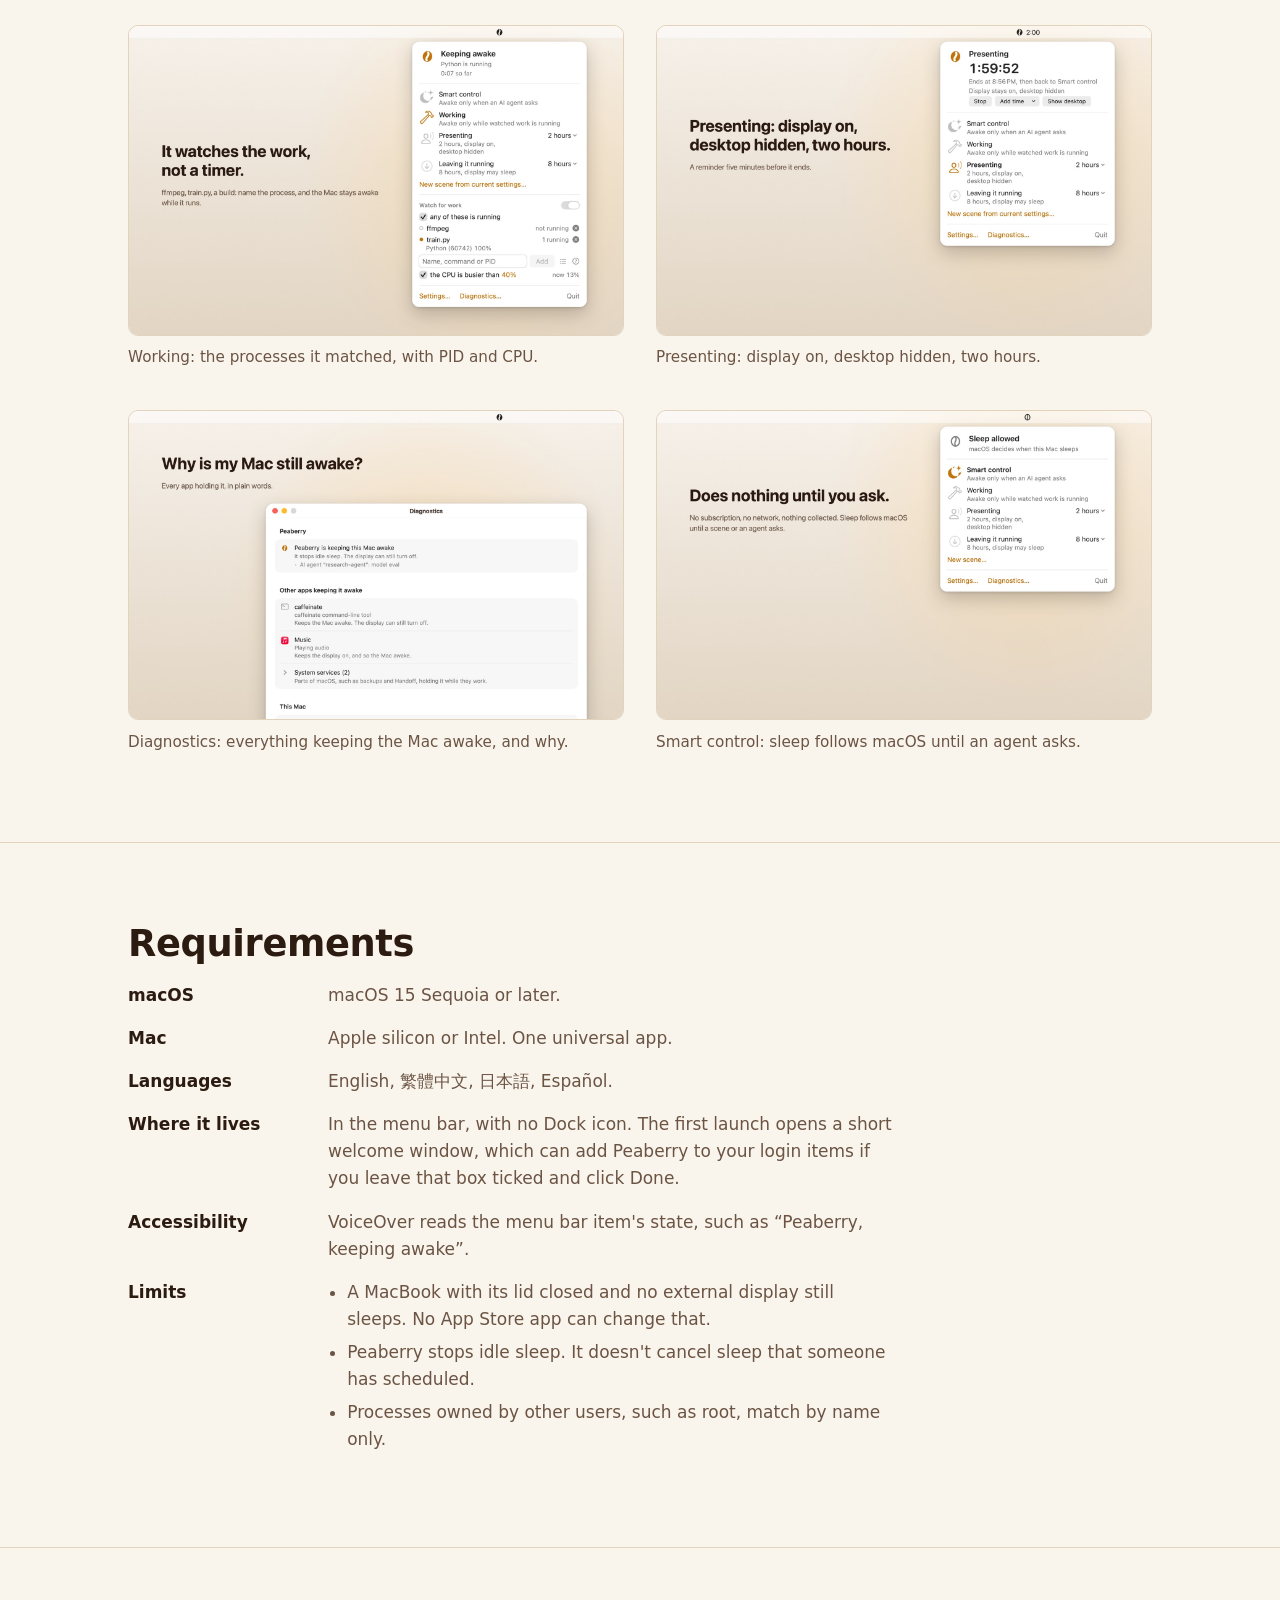
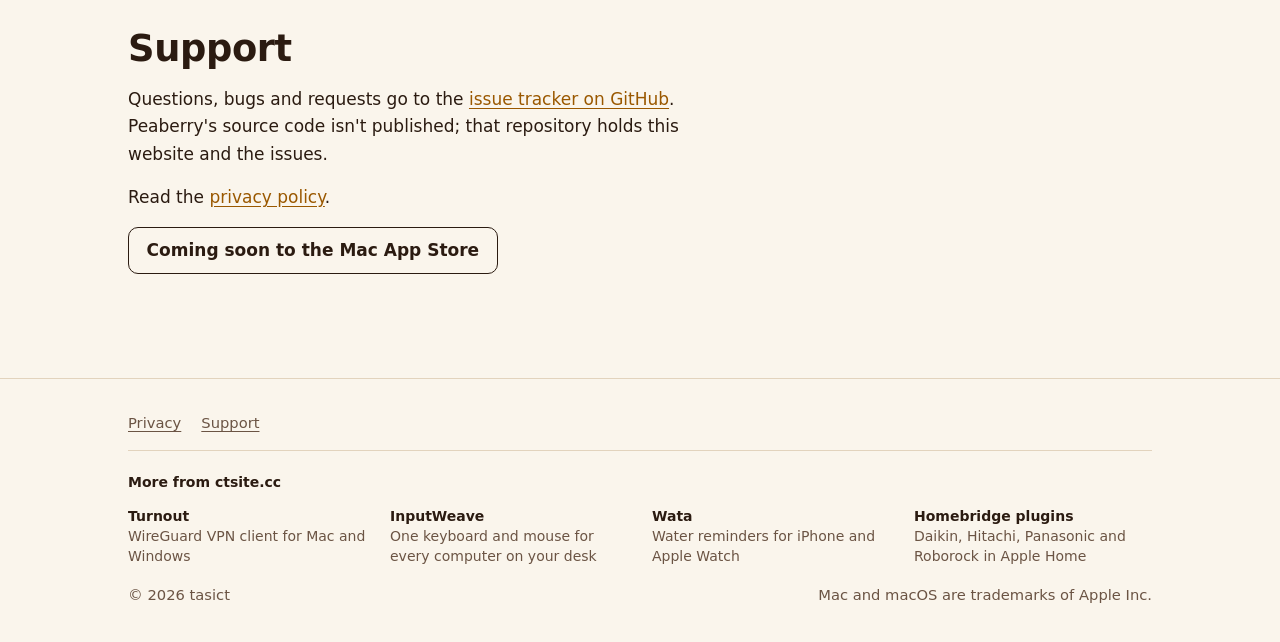
==== commit 242806e4: "Link to the other ctsite.cc products, and add a 404 page and a sitemap - Every page's footer ends wi" ====
--- a/index.html
+++ b/index.html
@@ -3,6 +3,7 @@
 <head>
 <meta charset="utf-8">
 <meta name="viewport" content="width=device-width, initial-scale=1">
+<meta http-equiv="Content-Security-Policy" content="default-src 'self'; img-src 'self' data:; style-src 'self' 'unsafe-inline'; font-src 'self'; object-src 'none'; base-uri 'self'; form-action 'self'; upgrade-insecure-requests">
 <title>Peaberry: keep your Mac awake while AI agents work</title>
 <meta name="description" content="Peaberry is a menu bar app for macOS. AI agents ask it to keep the Mac awake while they work, each on its own lease, and sleep goes back to your settings when they are done.">
 <link rel="canonical" href="https://peaberry.ctsite.cc/">
@@ -31,6 +32,24 @@
 <meta property="og:locale:alternate" content="ja_JP">
 <meta property="og:locale:alternate" content="es_ES">
 <meta name="twitter:card" content="summary_large_image">
+<script type="application/ld+json">
+{
+  "@context": "https://schema.org",
+  "@type": "SoftwareApplication",
+  "name": "Peaberry",
+  "description": "Peaberry is a menu bar app for macOS. AI agents ask it to keep the Mac awake while they work, each on its own lease, and sleep goes back to your settings when they are done.",
+  "url": "https://peaberry.ctsite.cc/",
+  "image": "https://peaberry.ctsite.cc/assets/app-icon.png",
+  "applicationCategory": "UtilitiesApplication",
+  "operatingSystem": "macOS 15 or later",
+  "inLanguage": "en",
+  "publisher": {
+    "@type": "Organization",
+    "name": "ctsite.cc",
+    "url": "https://www.ctsite.cc/"
+  }
+}
+</script>
 </head>
 <body>
 <a class="skip" href="#main">Skip to content</a>
@@ -143,7 +162,7 @@
         </ol>
         <p>The skill tells the agent to take a hold at the start of each session, tied to its own process, so the Mac stays awake while it thinks and lets go when the session ends. If Peaberry isn't running, the agent leaves it alone. When an update brings a newer skill, the agent sees the higher version number and replaces its copy.</p>
 <pre class="output"><code><span class="p">$ </span>/Applications/Peaberry.app/Contents/MacOS/Peaberry --brief
-running=1 holding=1 scene=system holds=agent-1940,render:5380 agent-control=on warnings=none skill=5 age=3</code></pre>
+running=1 holding=1 scene=system holds=agent-1940,render:5380 agent-control=on warnings=none skill=8 age=3</code></pre>
       </div>
     </div>
   </div>
@@ -335,8 +354,17 @@
 
 <footer class="site-footer">
   <div class="wrap">
+    <p class="footer-links"><a href="privacy.html">Privacy</a> <a href="https://github.com/tasict/Peaberry/issues">Support</a></p>
+    <nav class="family" aria-label="More from ctsite.cc">
+      <p class="family-title"><a href="https://www.ctsite.cc/">More from ctsite.cc</a></p>
+      <ul>
+        <li><a href="https://turnout.ctsite.cc/"><strong>Turnout</strong> WireGuard VPN client for Mac and Windows</a></li>
+        <li><a href="https://inputweave.ctsite.cc/"><strong>InputWeave</strong> One keyboard and mouse for every computer on your desk</a></li>
+        <li><a href="https://wata.ctsite.cc/"><strong>Wata</strong> Water reminders for iPhone and Apple Watch</a></li>
+        <li><a href="https://www.ctsite.cc/#smart-home"><strong>Homebridge plugins</strong> Daikin, Hitachi, Panasonic and Roborock in Apple Home</a></li>
+      </ul>
+    </nav>
     <p>© 2026 tasict</p>
-    <p class="footer-links"><a href="privacy.html">Privacy</a> <a href="https://github.com/tasict/Peaberry/issues">Support</a></p>
     <p>Mac and macOS are trademarks of Apple Inc.</p>
   </div>
 </footer>
--- a/assets/site.css
+++ b/assets/site.css
@@ -220,7 +220,7 @@
 .store-soon {
   display: inline-block;
   border: 1.5px solid var(--ink);
-  border-radius: 999px;
+  border-radius: 10px;
   padding: 0.55rem 1.1rem;
   font-weight: 600;
 }
@@ -229,7 +229,7 @@
   display: inline-block;
   background: var(--ink);
   color: var(--bg);
-  border-radius: 999px;
+  border-radius: 10px;
   padding: 0.65rem 1.25rem;
   font-weight: 600;
   text-decoration: none;
@@ -579,3 +579,26 @@
 }
 
 .footer-links { display: flex; flex-wrap: wrap; gap: 0.25rem 1.25rem; }
+
+/* ctsite.cc: the same block ends the footer of every product site and leads to the others */
+.family {
+  flex-basis: 100%;
+  margin: 0.5rem 0;
+  padding-top: 1.25rem;
+  border-top: 1px solid var(--rule);
+  font-size: 0.875rem;
+}
+.family .family-title { margin: 0 0 0.75rem; font-weight: 600; }
+.family-title a { color: var(--ink); text-decoration: none; }
+.family-title a:hover { text-decoration: underline; text-underline-offset: 0.18em; }
+.family ul {
+  display: grid;
+  grid-template-columns: repeat(auto-fill, minmax(13rem, 1fr));
+  gap: 0.75rem 1.5rem;
+  margin: 0;
+  padding: 0;
+  list-style: none;
+}
+.family li a { display: block; color: var(--ink-muted); line-height: 1.45; text-decoration: none; }
+.family li strong { display: block; color: var(--ink); font-weight: 600; }
+.family li a:hover strong { text-decoration: underline; text-underline-offset: 0.18em; }
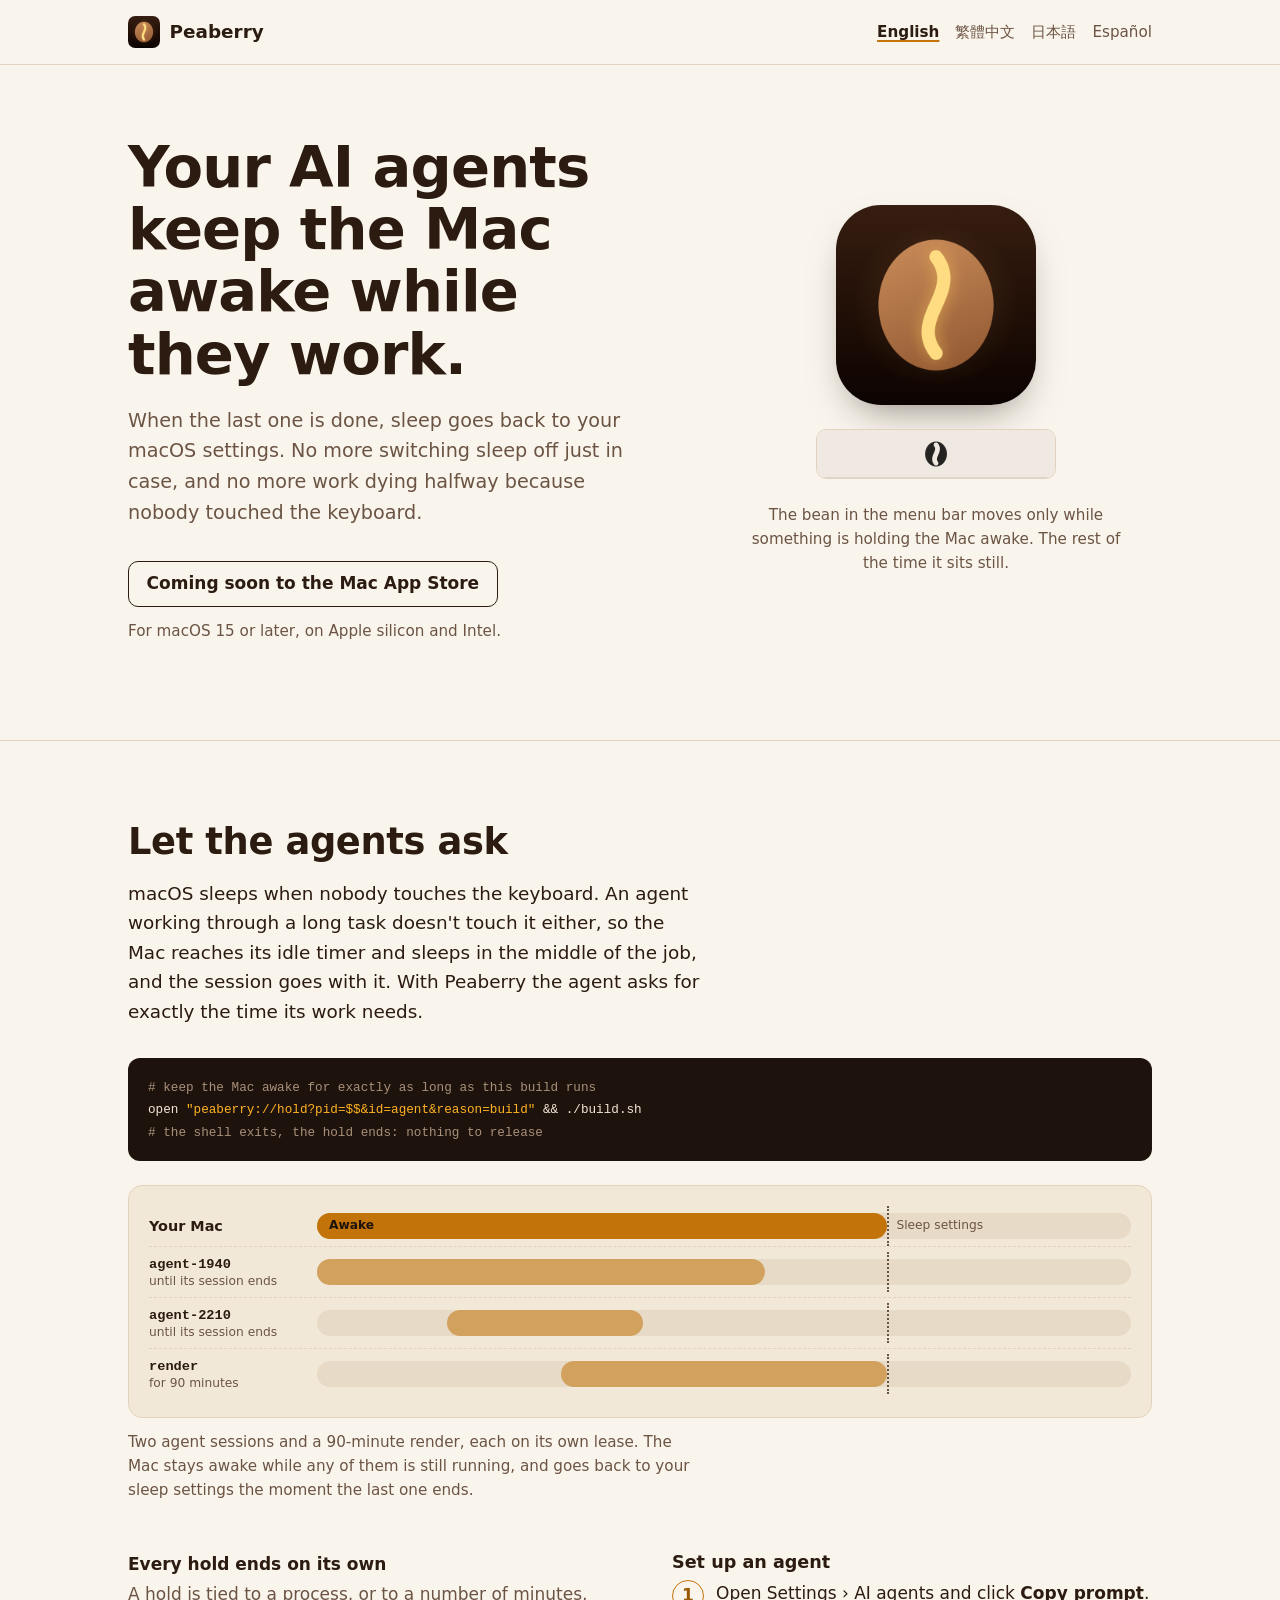
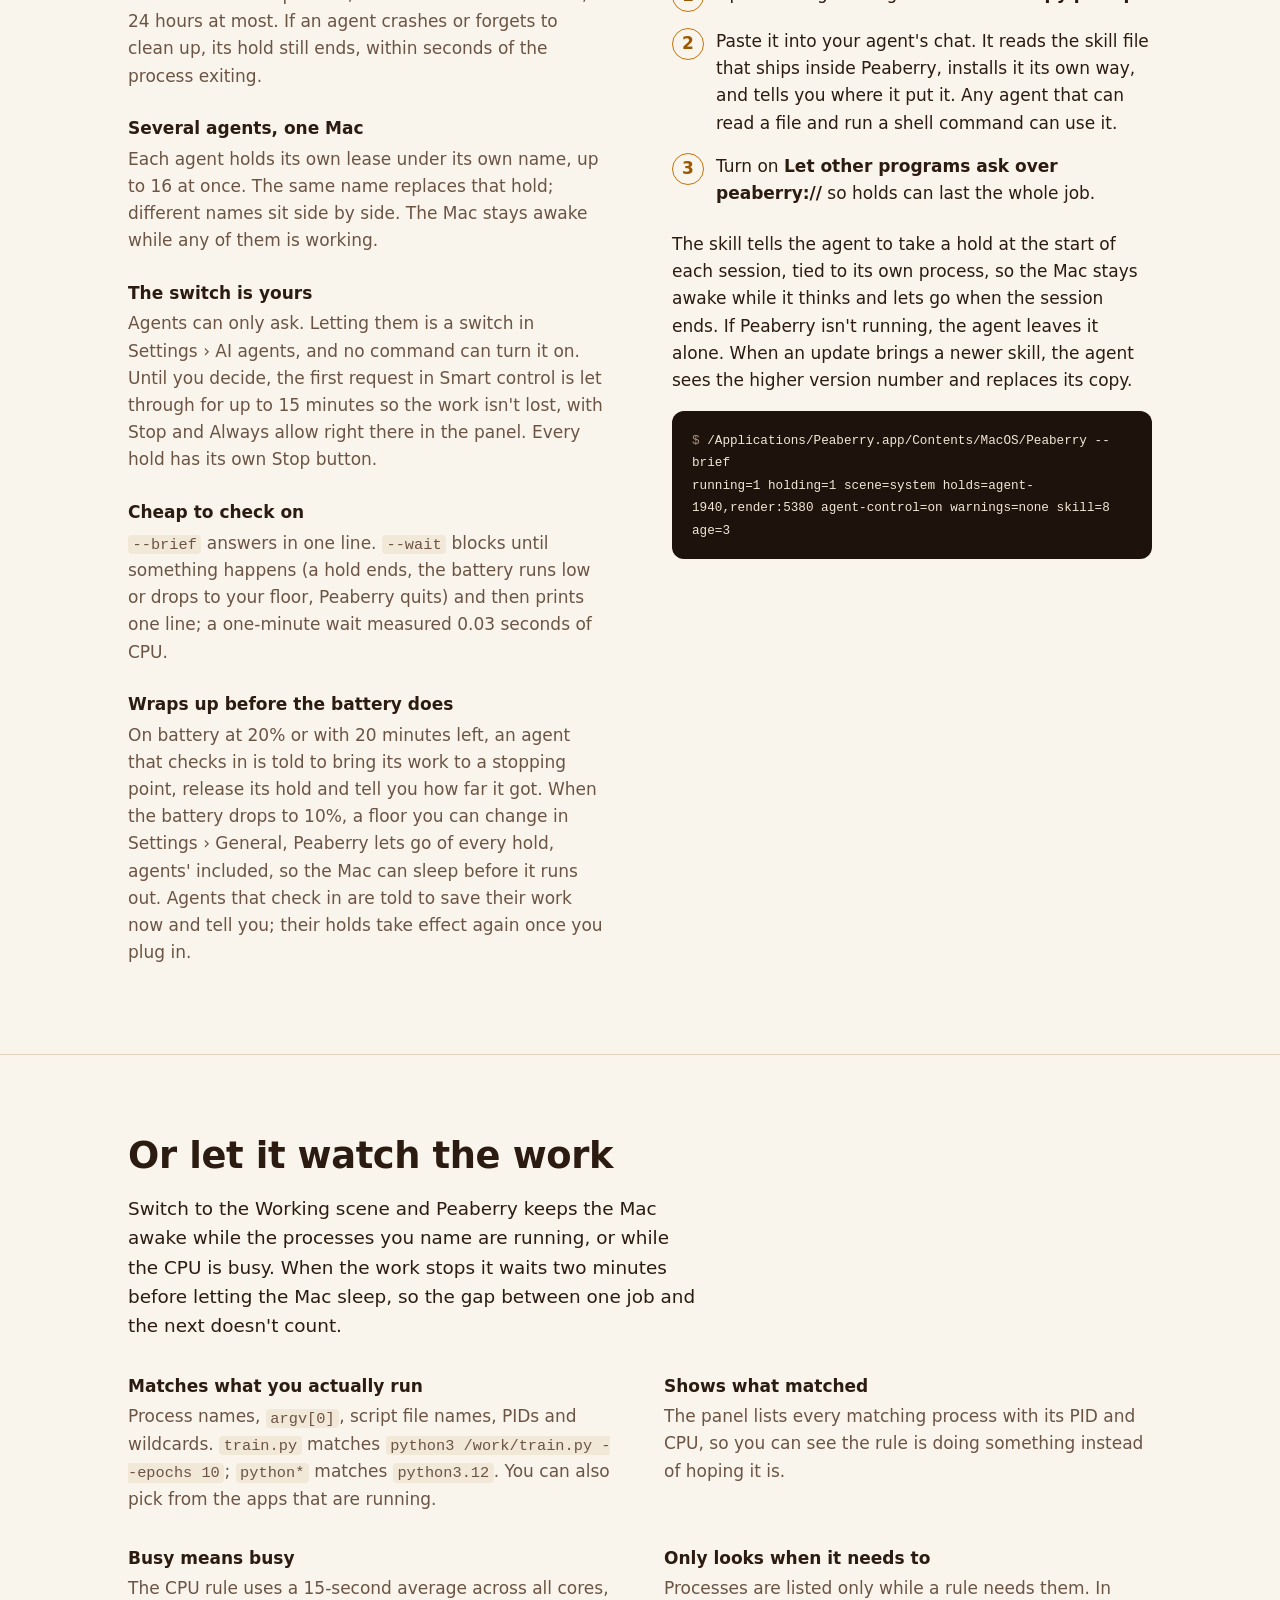
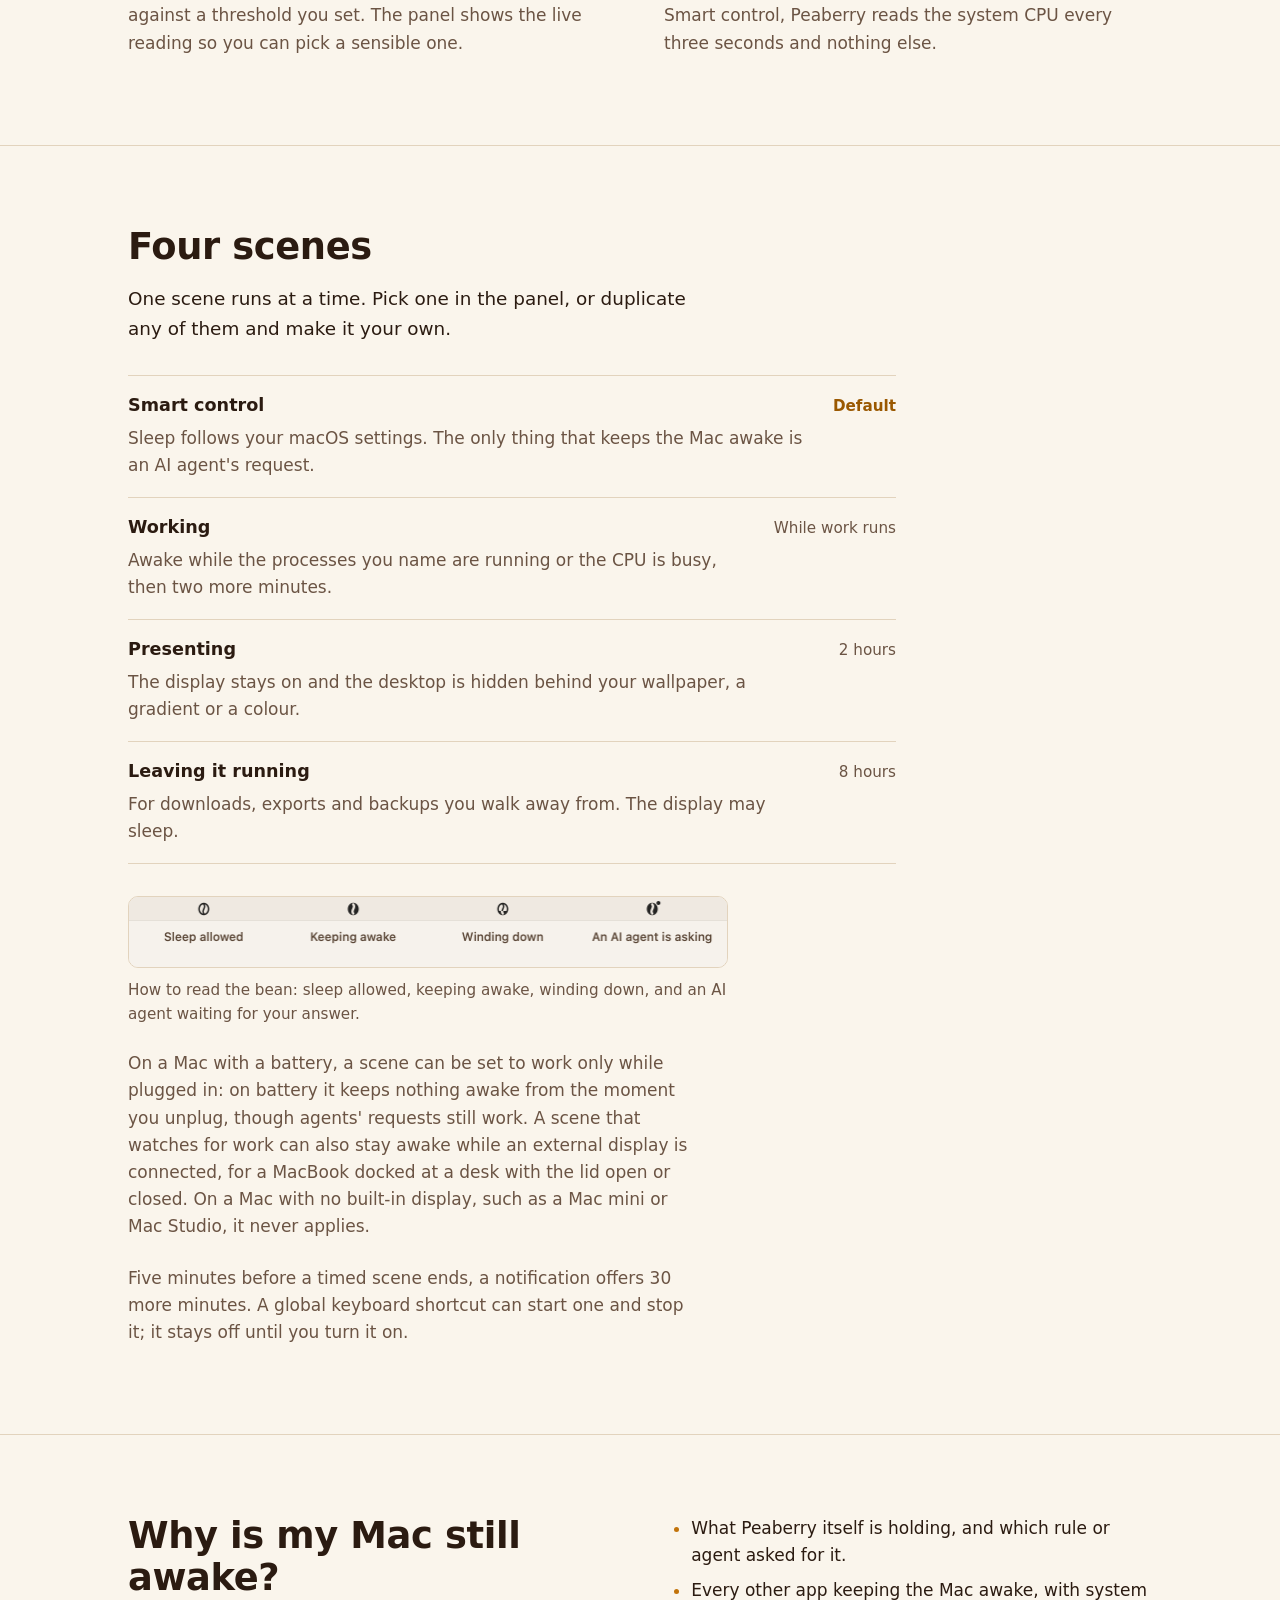
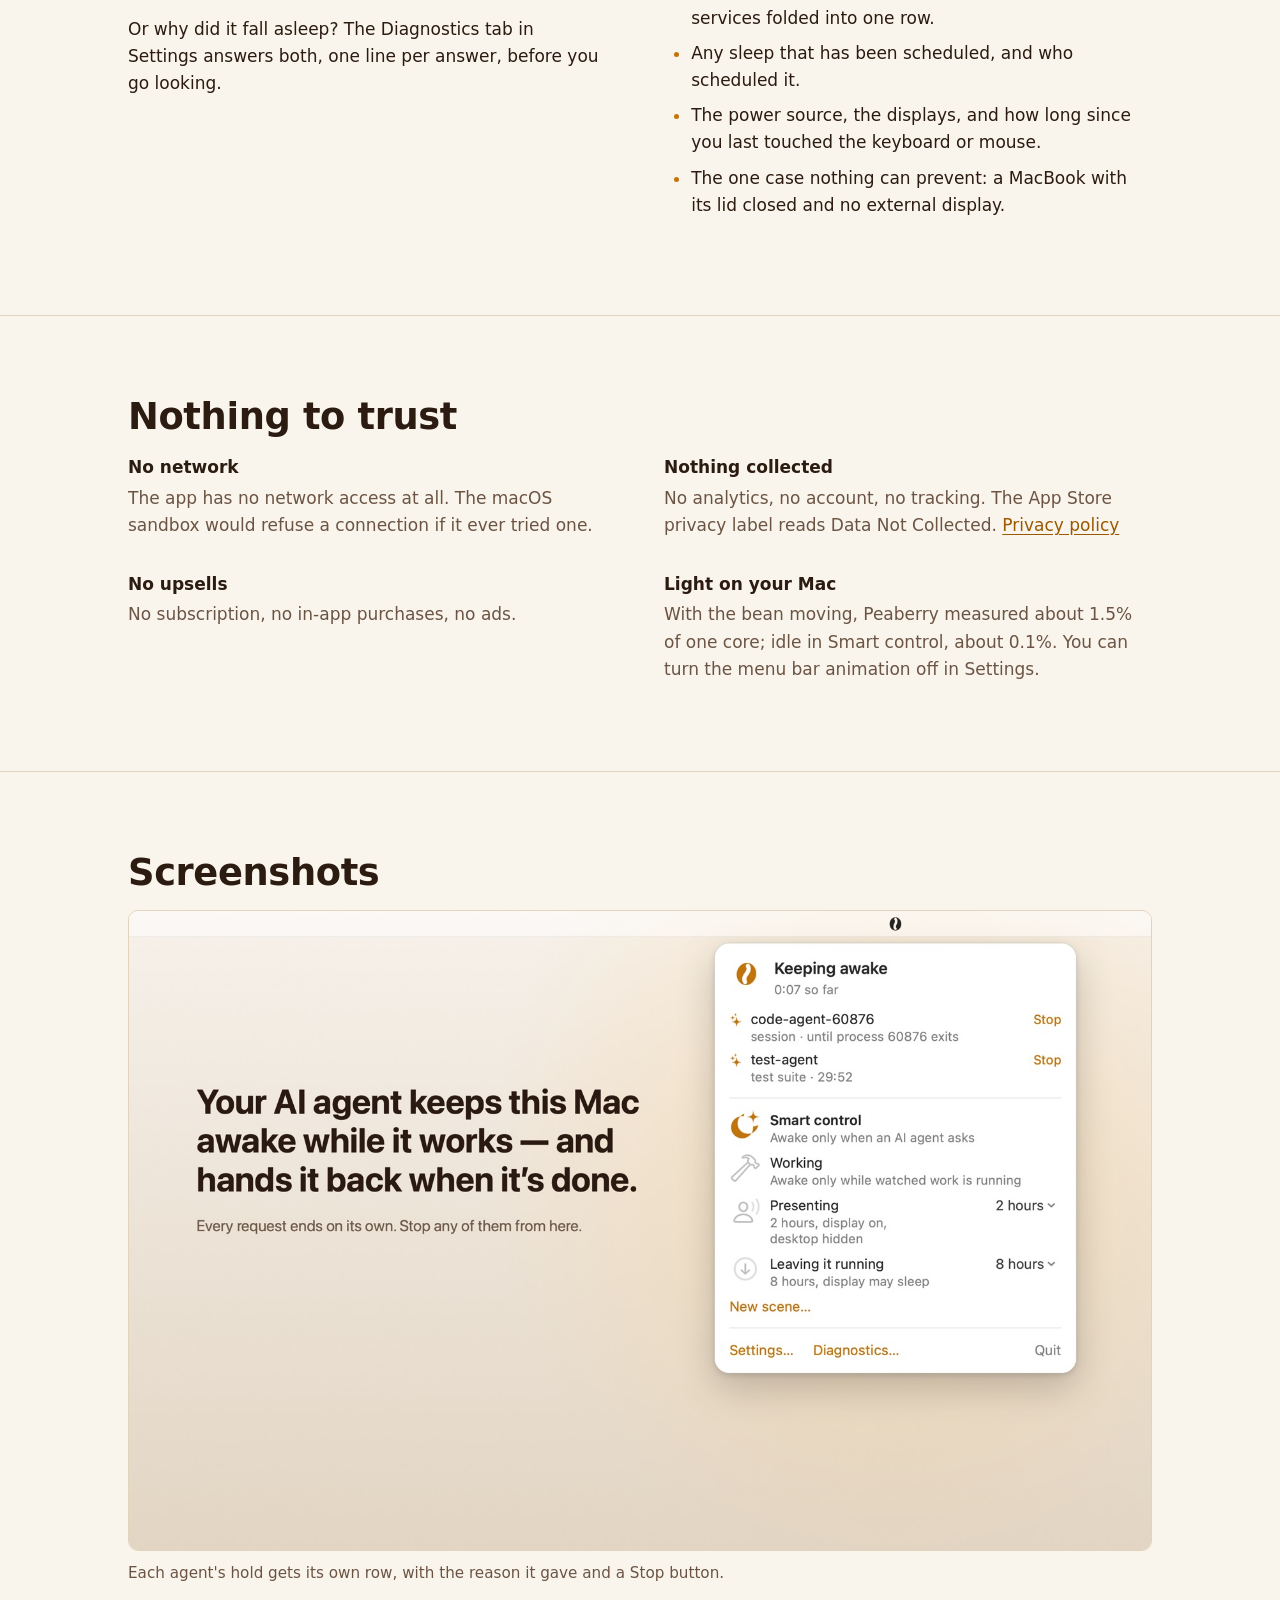
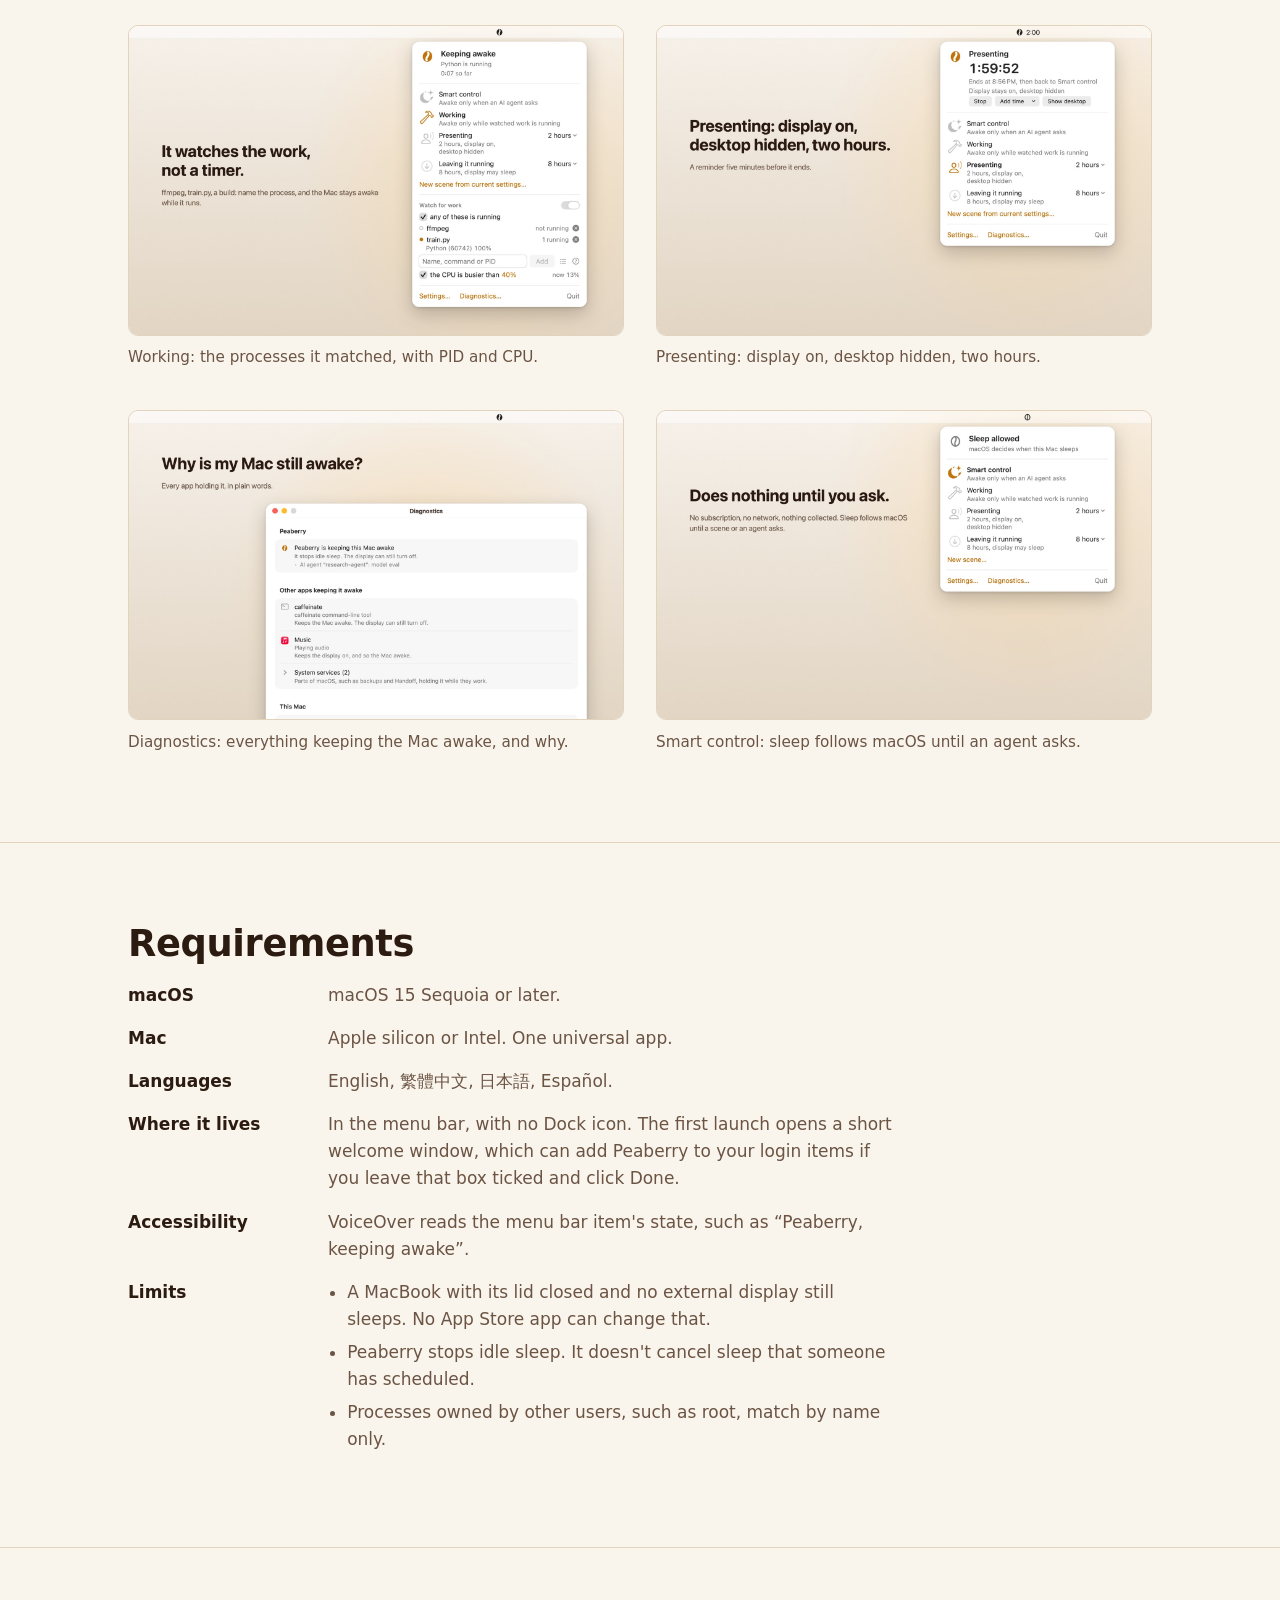
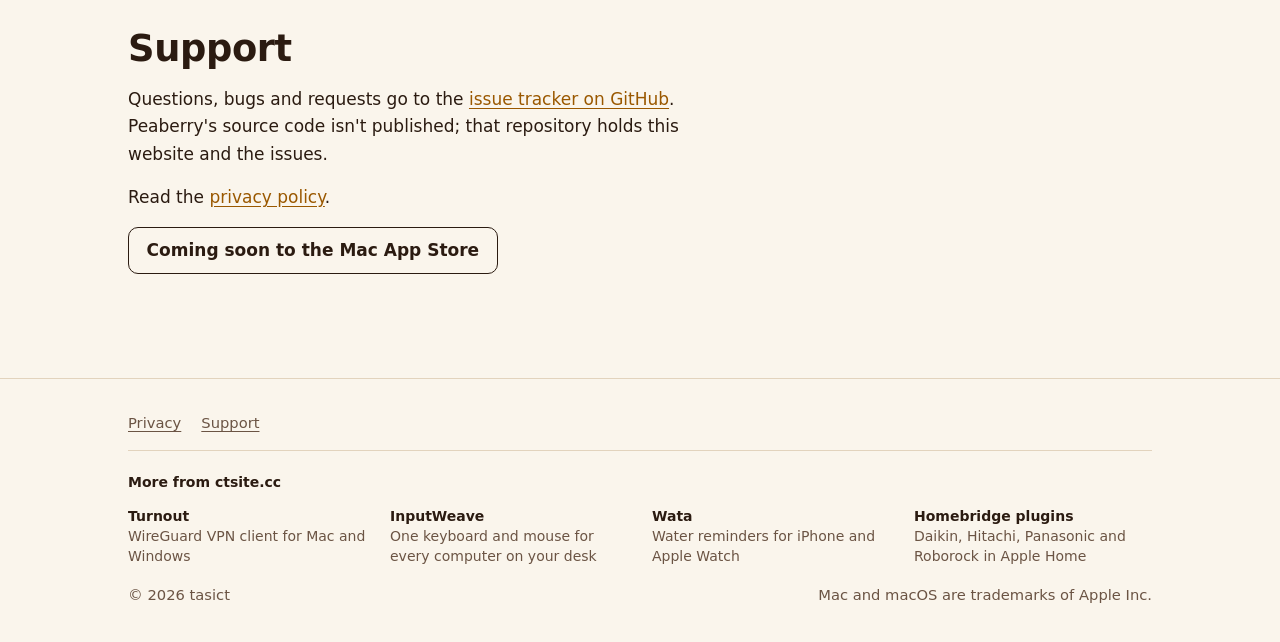
==== commit dc988322: "Name the privacy pages as the host serves them, without .html The host answers privacy.html with a 3" ====
--- a/index.html
+++ b/index.html
@@ -257,7 +257,7 @@
       </div>
       <div>
         <dt>Nothing collected</dt>
-        <dd>No analytics, no account, no tracking. The App Store privacy label reads Data Not Collected. <a href="privacy.html">Privacy policy</a></dd>
+        <dd>No analytics, no account, no tracking. The App Store privacy label reads Data Not Collected. <a href="privacy">Privacy policy</a></dd>
       </div>
       <div>
         <dt>No upsells</dt>
@@ -339,7 +339,7 @@
    <div class="prose">
     <h2 id="support-title">Support</h2>
     <p>Questions, bugs and requests go to the <a href="https://github.com/tasict/Peaberry/issues">issue tracker on GitHub</a>. Peaberry's source code isn't published; that repository holds this website and the issues.</p>
-    <p>Read the <a href="privacy.html">privacy policy</a>.</p>
+    <p>Read the <a href="privacy">privacy policy</a>.</p>
     <!-- store:soon -->
     <p class="store"><span class="store-soon">Coming soon to the Mac App Store</span></p>
     <!-- /store:soon -->
@@ -354,7 +354,7 @@
 
 <footer class="site-footer">
   <div class="wrap">
-    <p class="footer-links"><a href="privacy.html">Privacy</a> <a href="https://github.com/tasict/Peaberry/issues">Support</a></p>
+    <p class="footer-links"><a href="privacy">Privacy</a> <a href="https://github.com/tasict/Peaberry/issues">Support</a></p>
     <nav class="family" aria-label="More from ctsite.cc">
       <p class="family-title"><a href="https://www.ctsite.cc/">More from ctsite.cc</a></p>
       <ul>
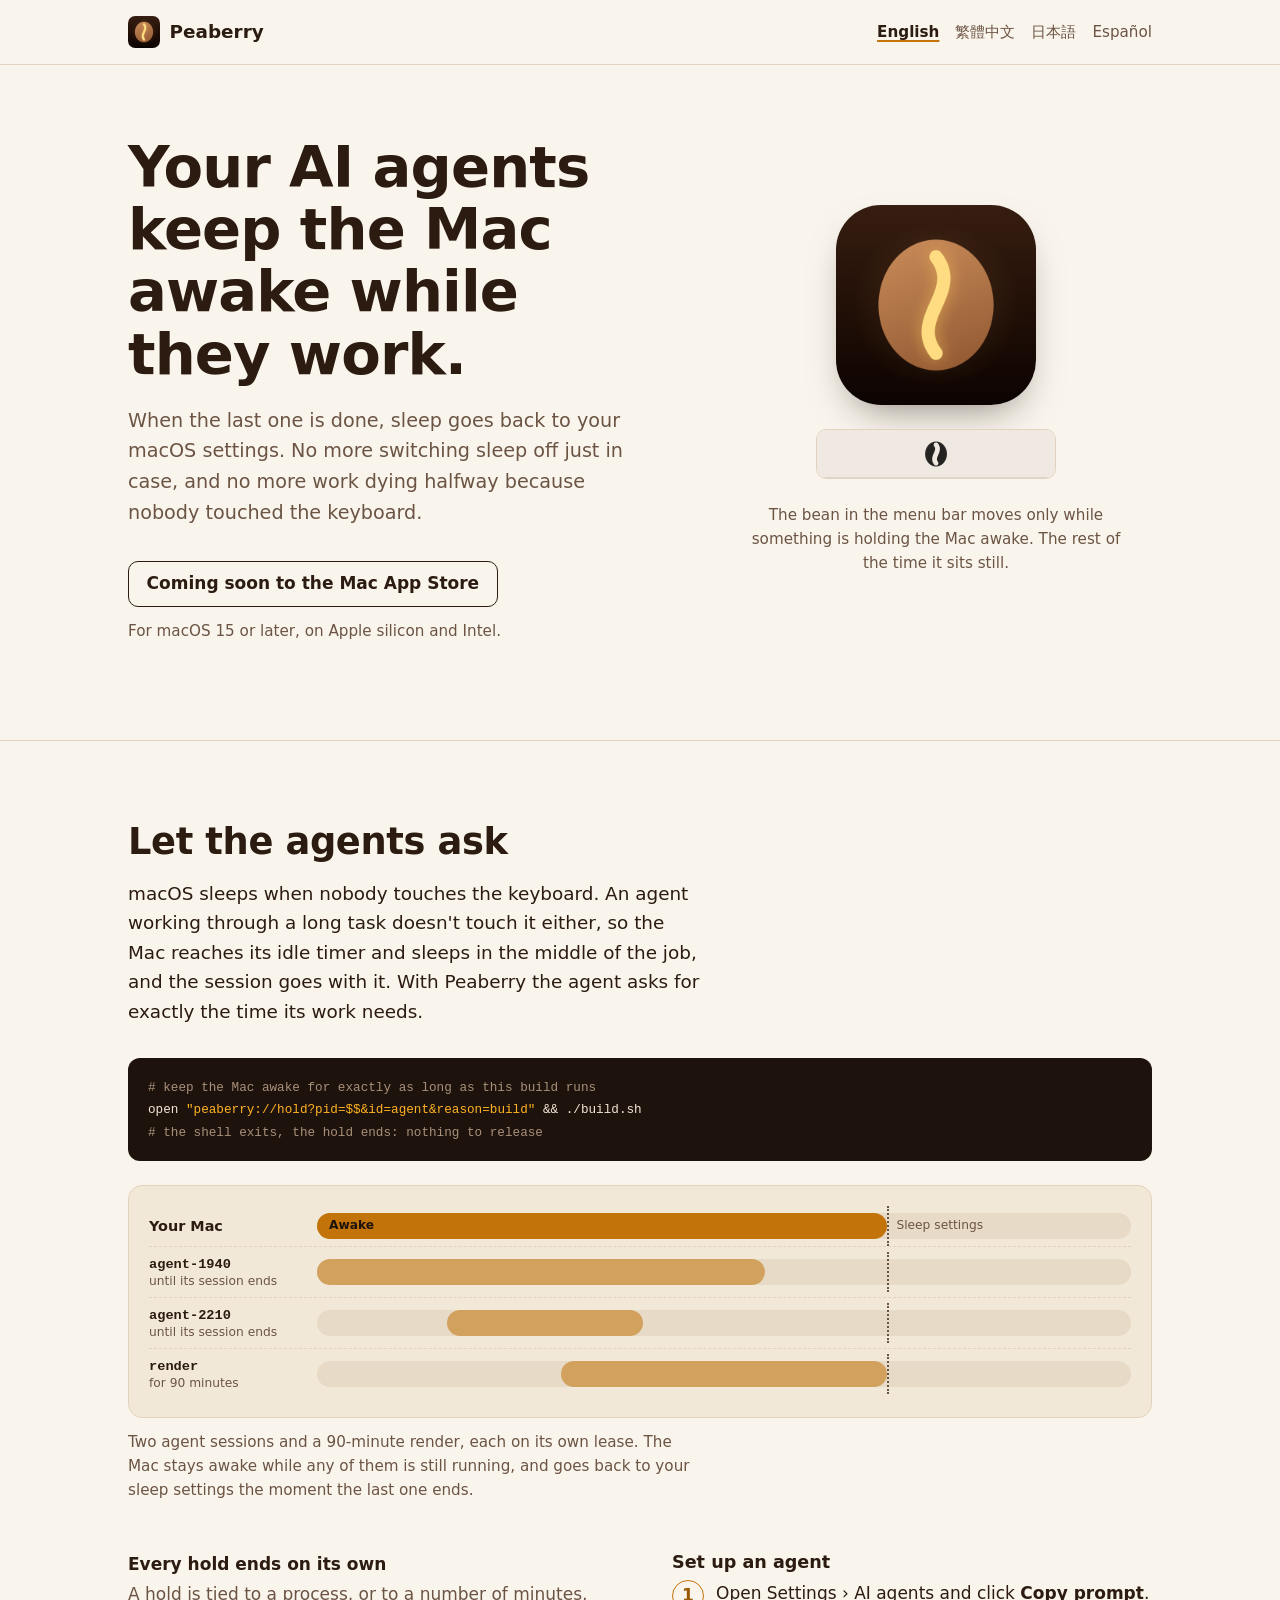
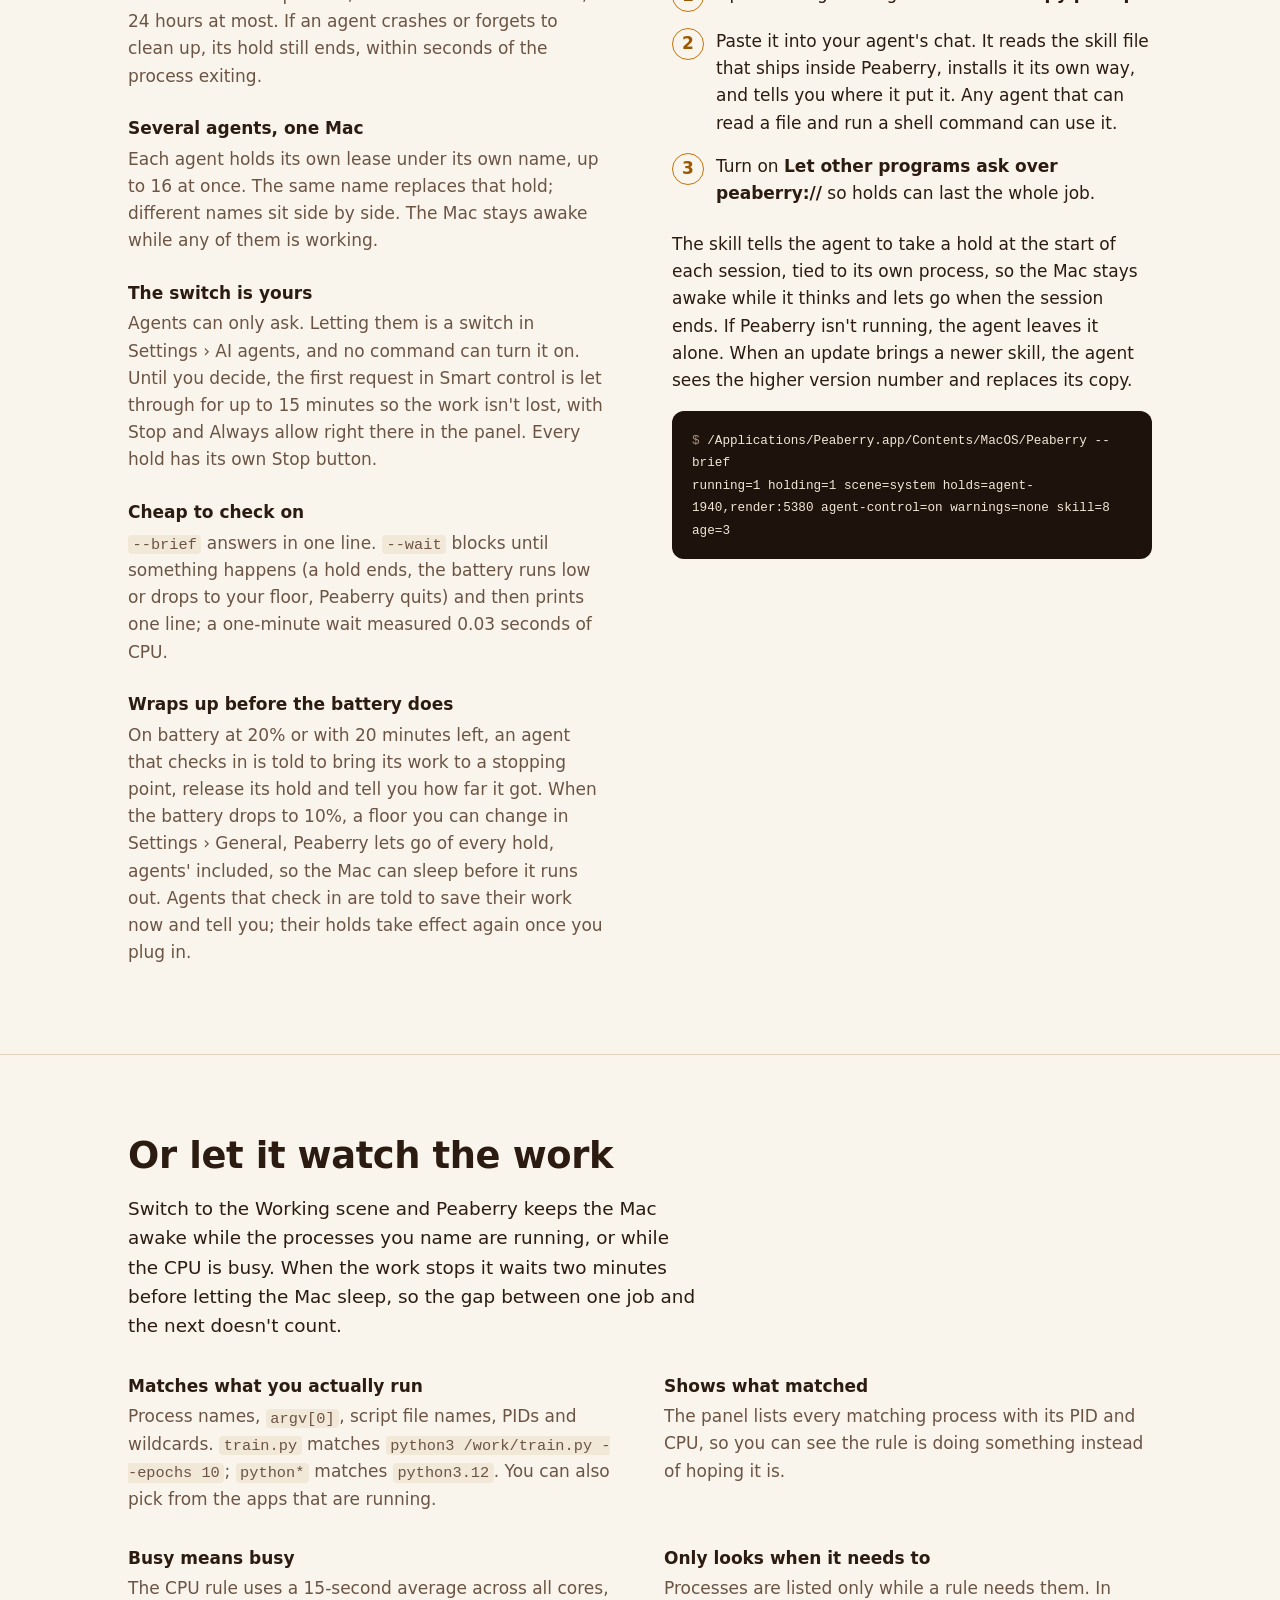
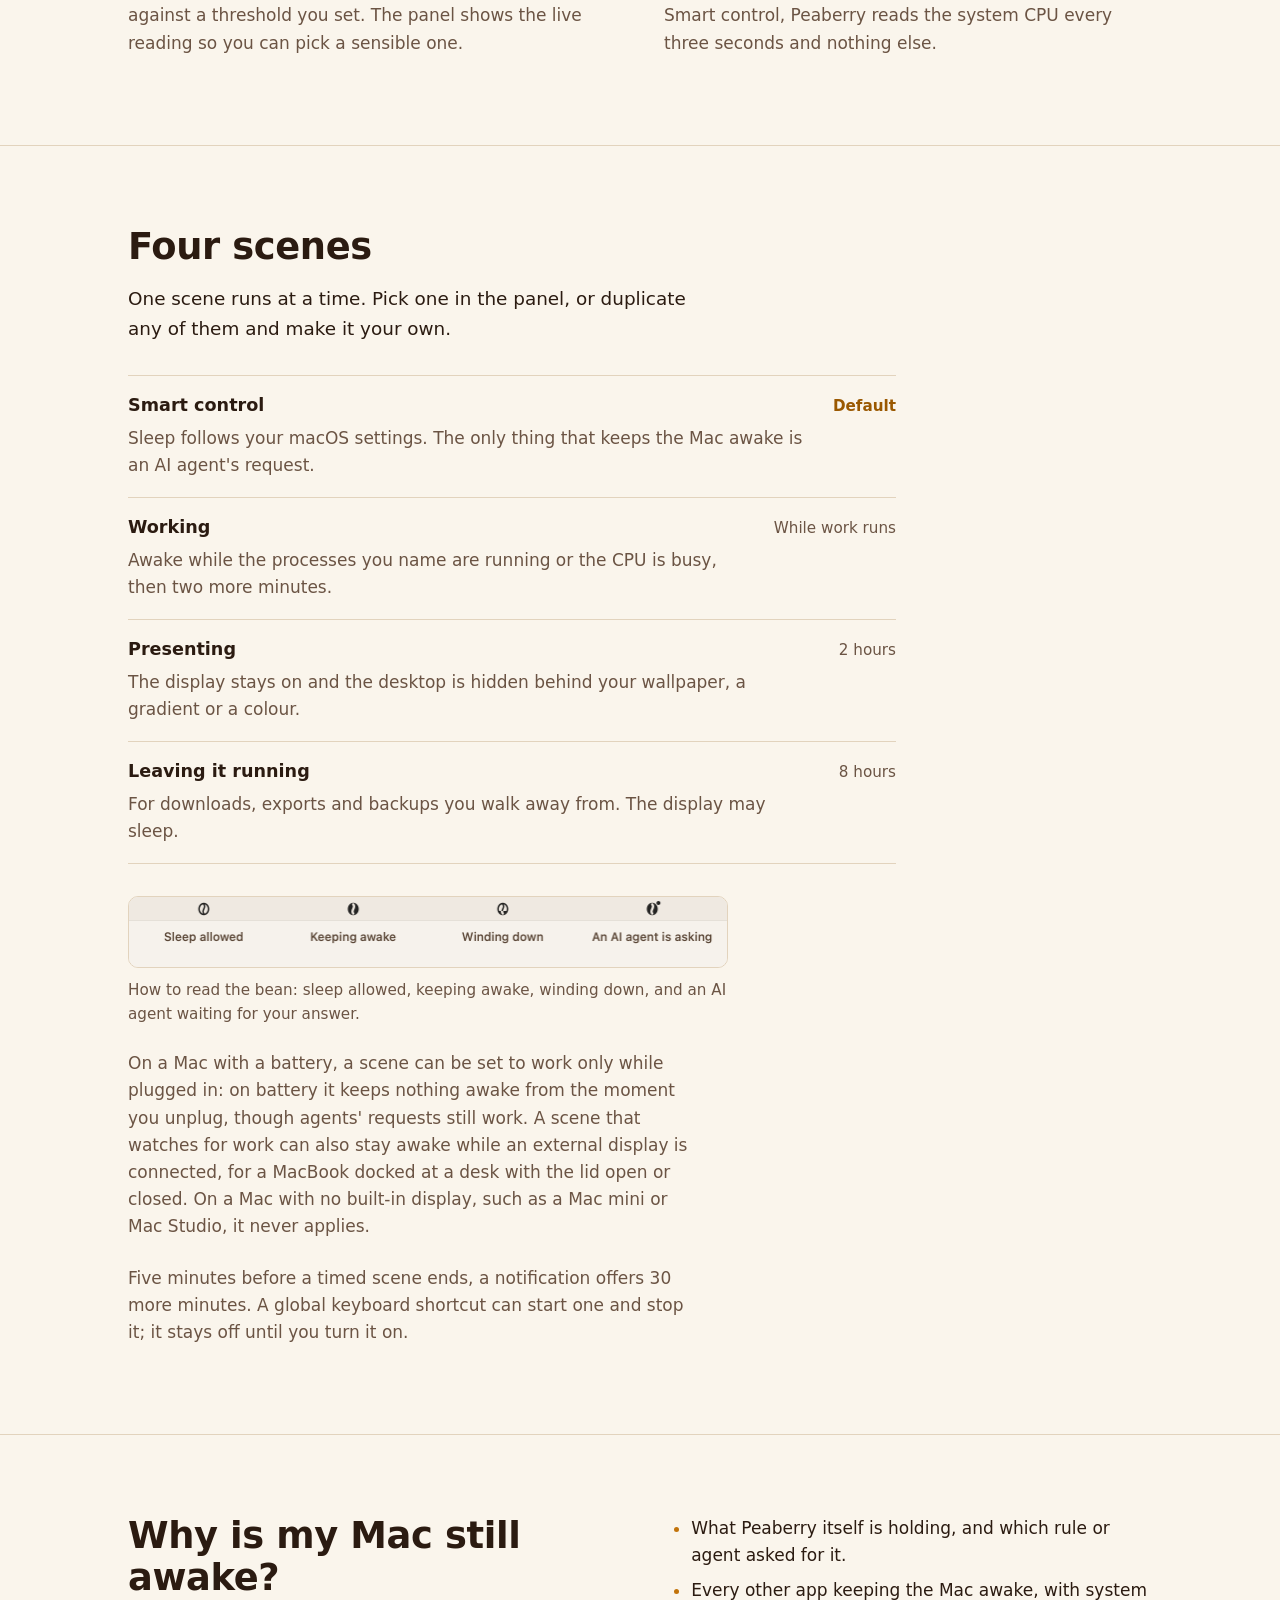
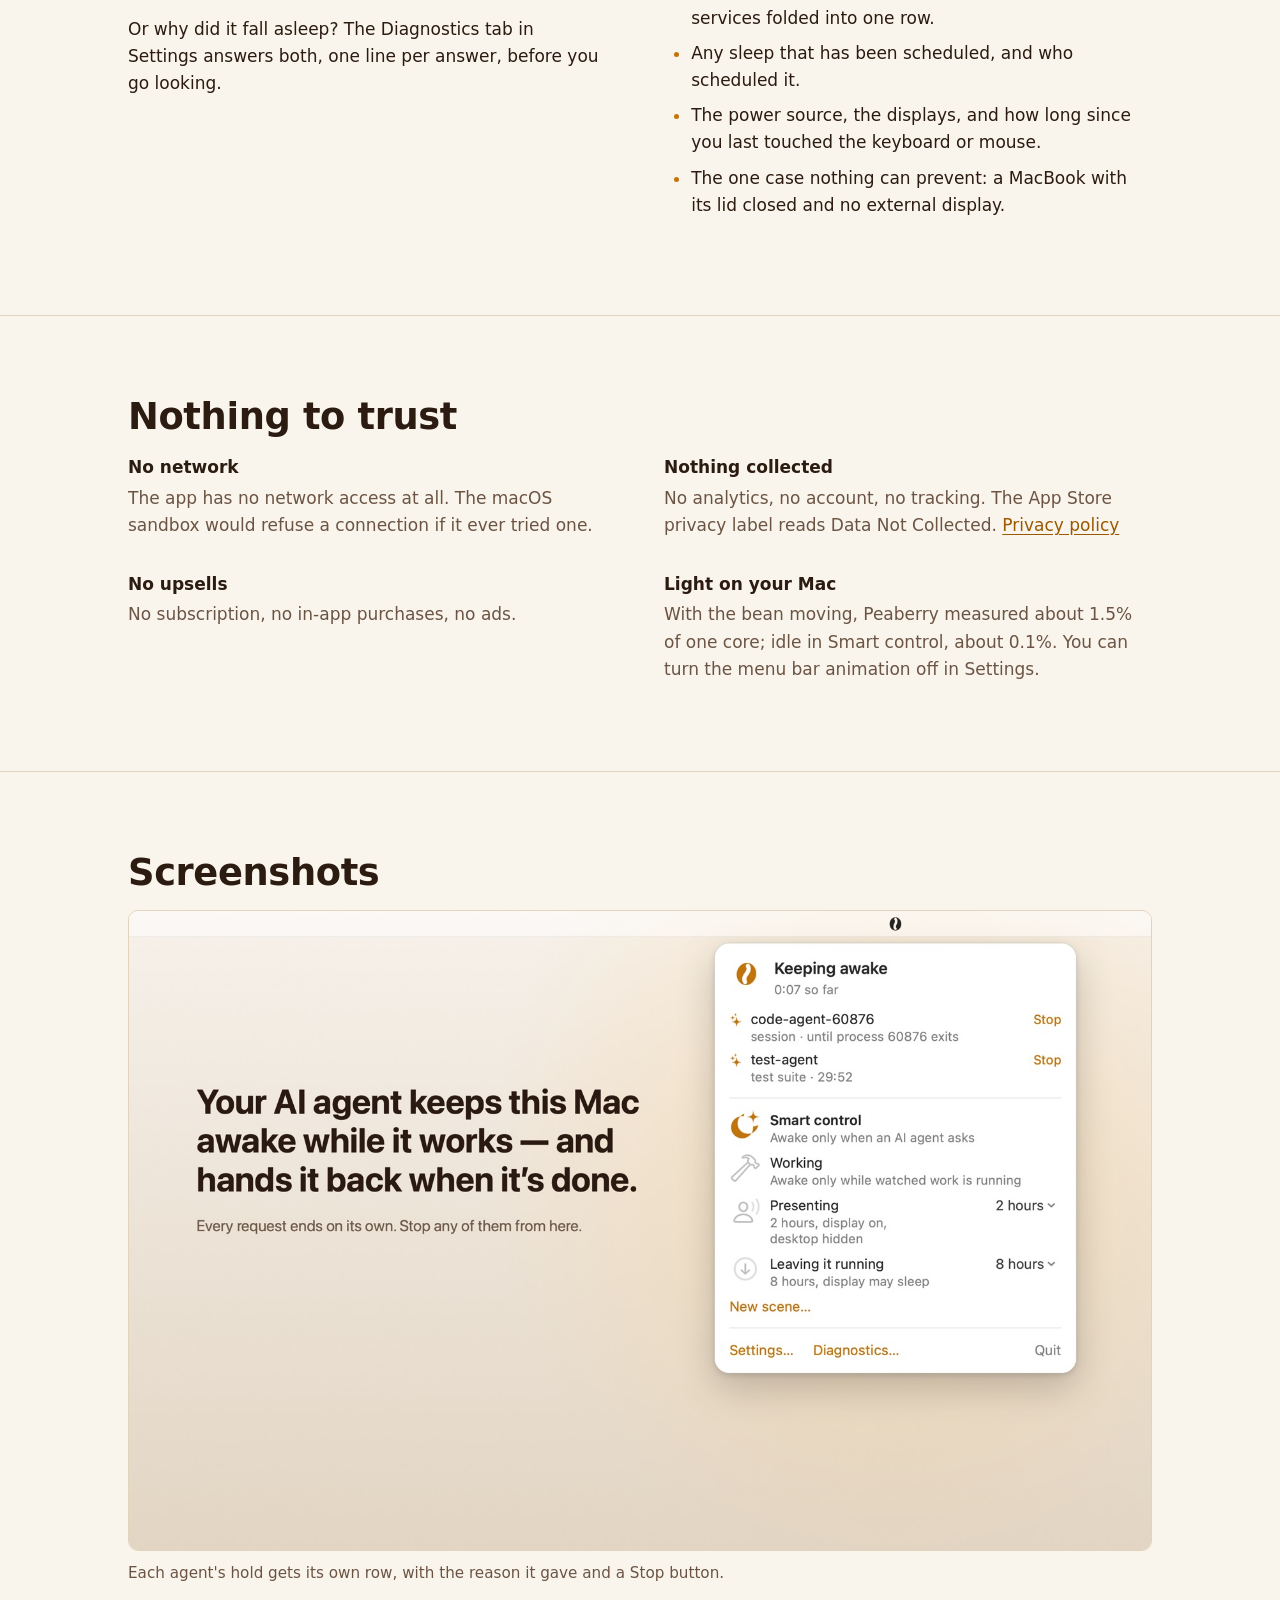
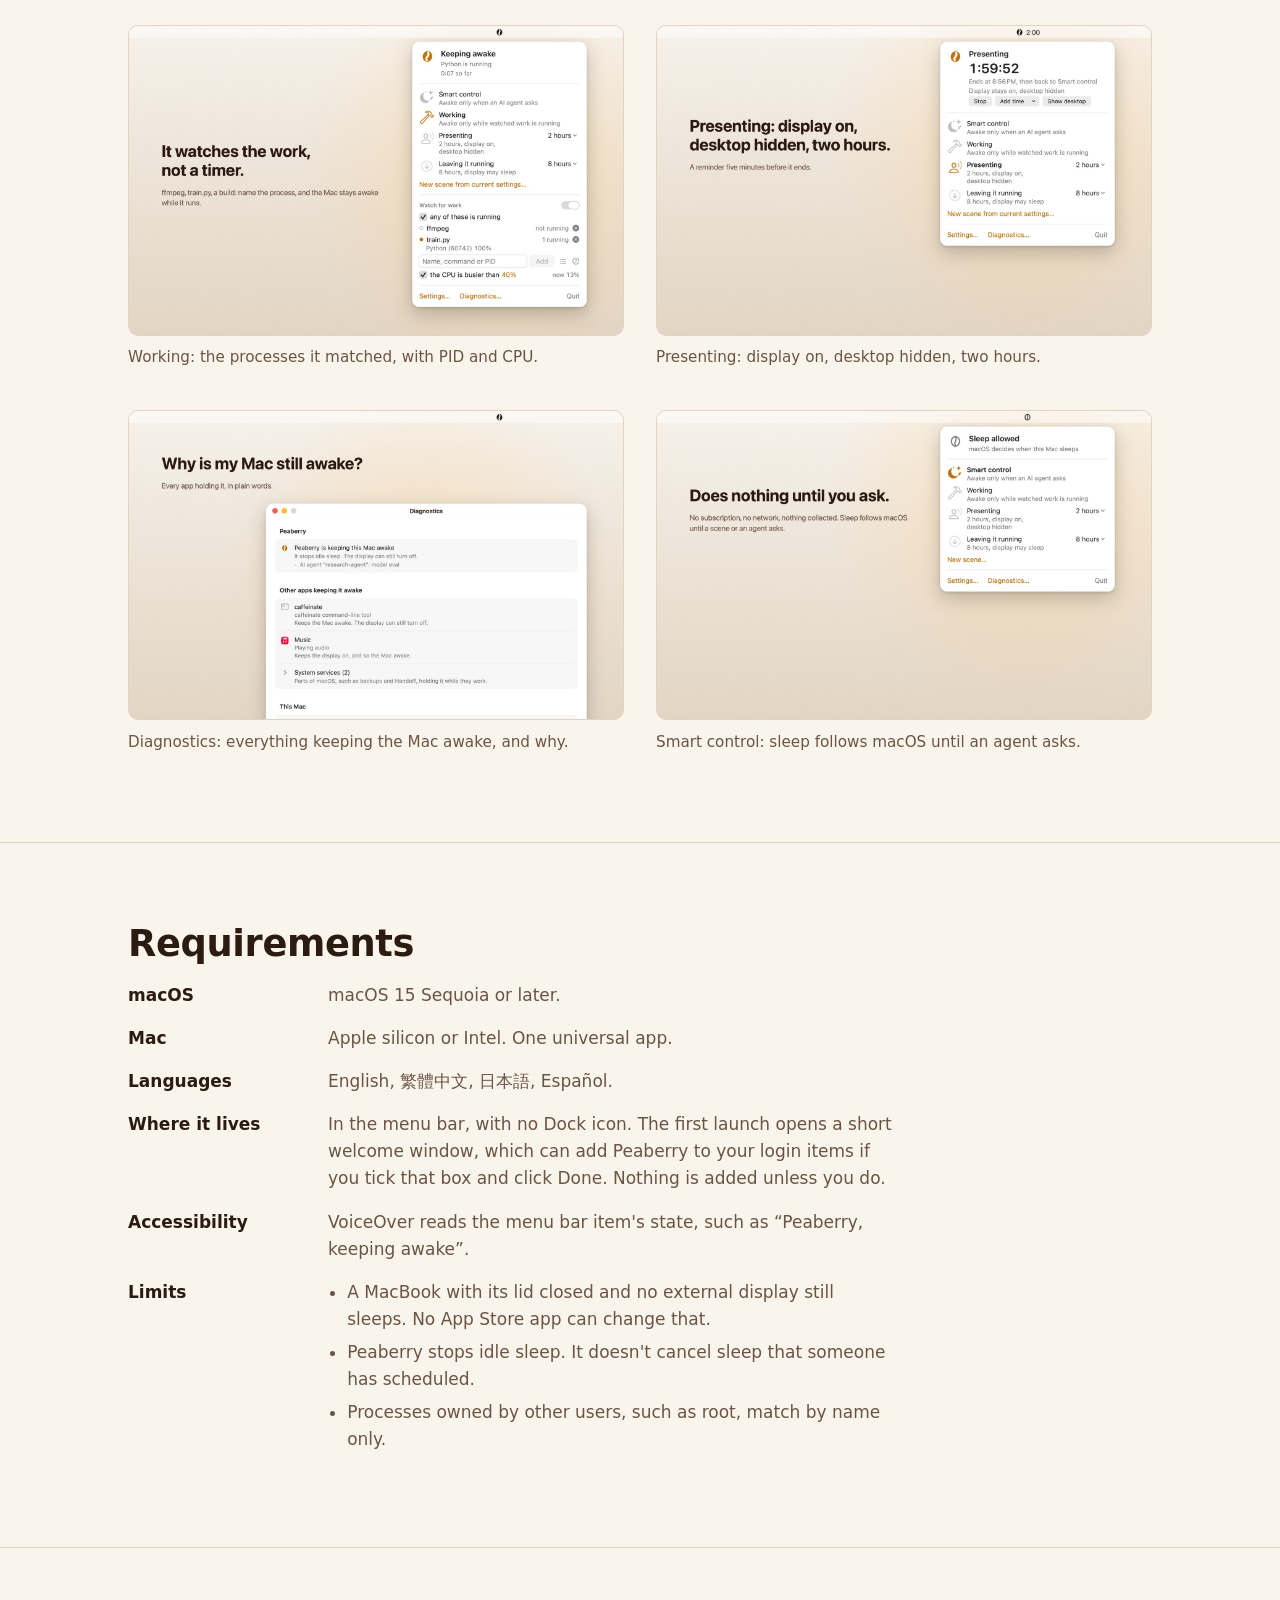
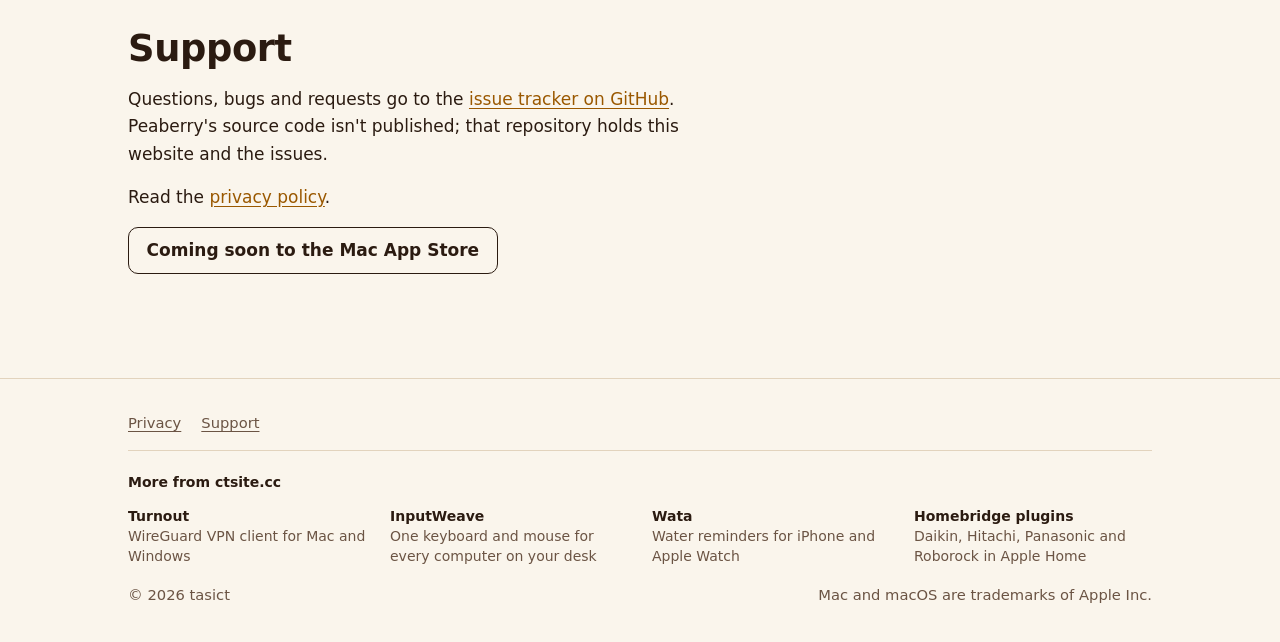
==== commit 8562646e: "Say that the welcome window adds a login item only when the box is ticked" ====
--- a/index.html
+++ b/index.html
@@ -321,7 +321,7 @@
       <div><dt>macOS</dt><dd>macOS 15 Sequoia or later.</dd></div>
       <div><dt>Mac</dt><dd>Apple silicon or Intel. One universal app.</dd></div>
       <div><dt>Languages</dt><dd>English, 繁體中文, 日本語, Español.</dd></div>
-      <div><dt>Where it lives</dt><dd>In the menu bar, with no Dock icon. The first launch opens a short welcome window, which can add Peaberry to your login items if you leave that box ticked and click Done.</dd></div>
+      <div><dt>Where it lives</dt><dd>In the menu bar, with no Dock icon. The first launch opens a short welcome window, which can add Peaberry to your login items if you tick that box and click Done. Nothing is added unless you do.</dd></div>
       <div><dt>Accessibility</dt><dd>VoiceOver reads the menu bar item's state, such as “Peaberry, keeping awake”.</dd></div>
       <div><dt>Limits</dt><dd>
         <ul class="limits">
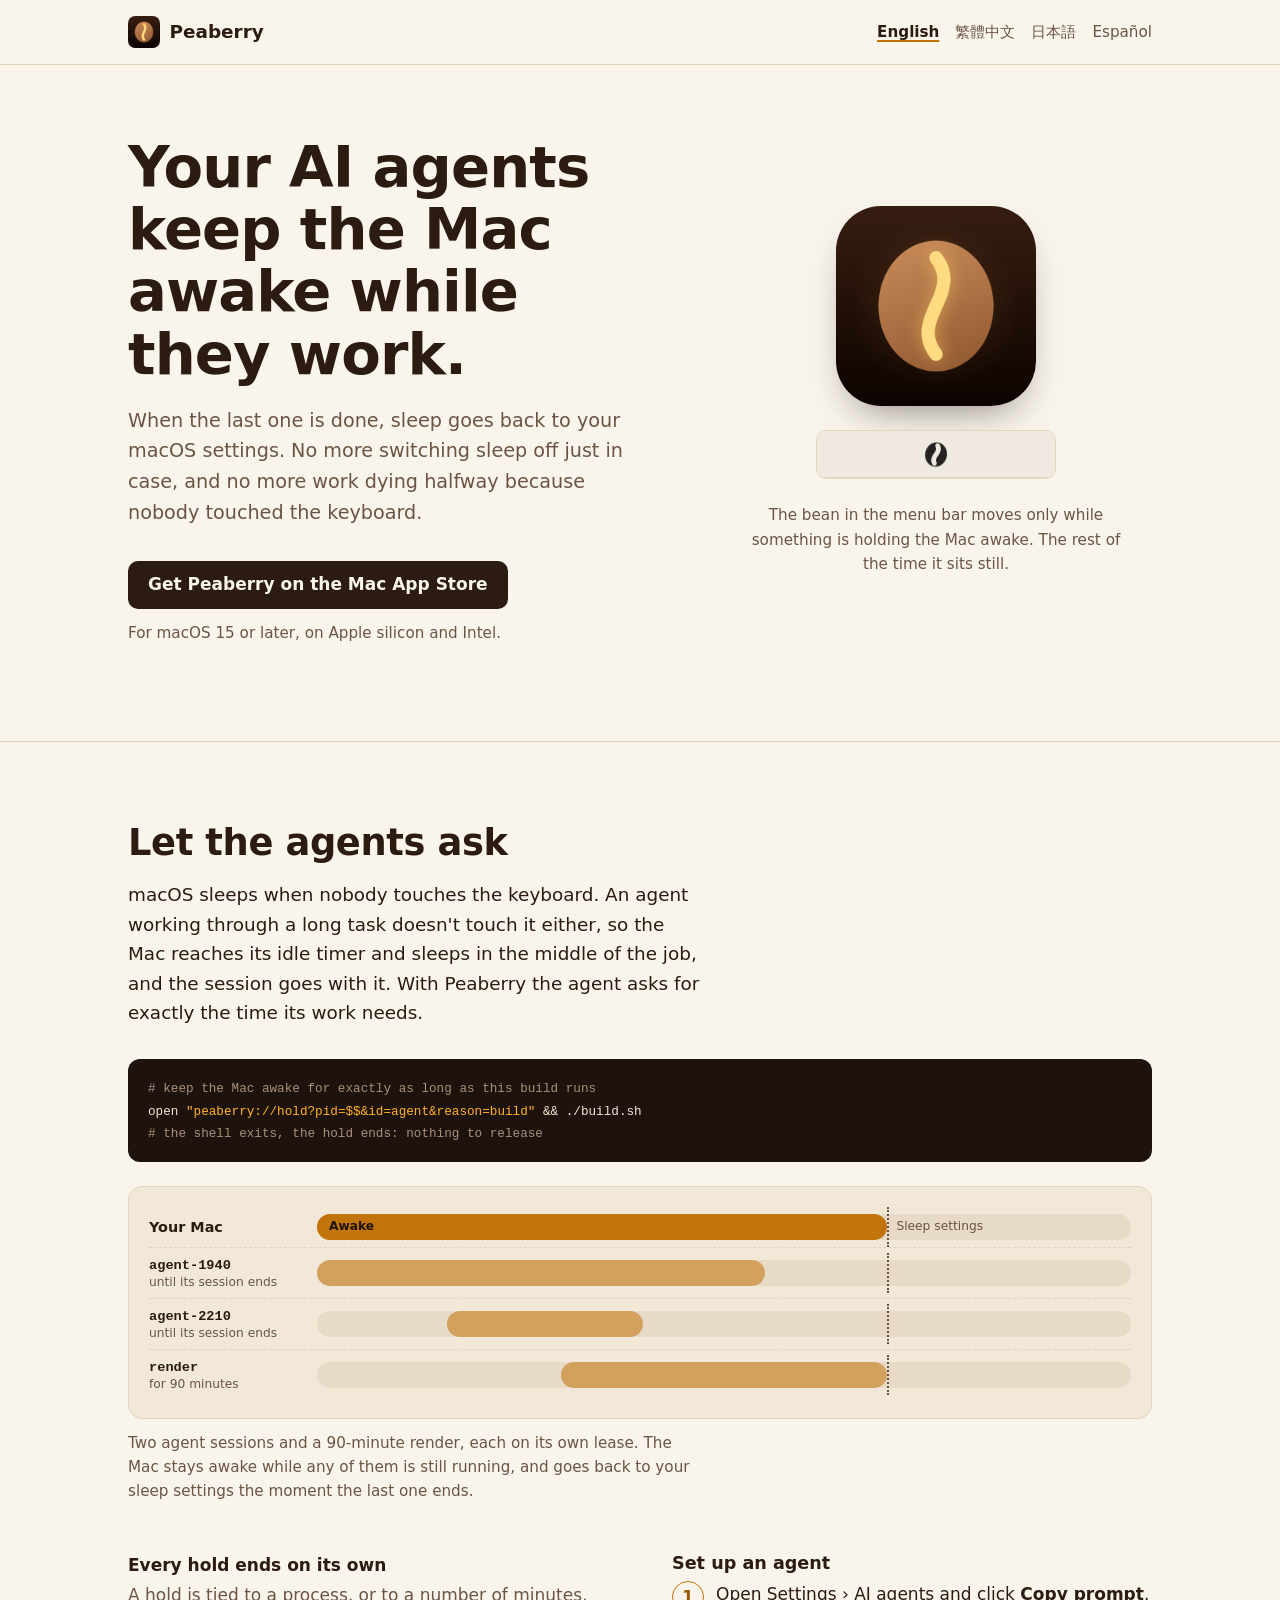
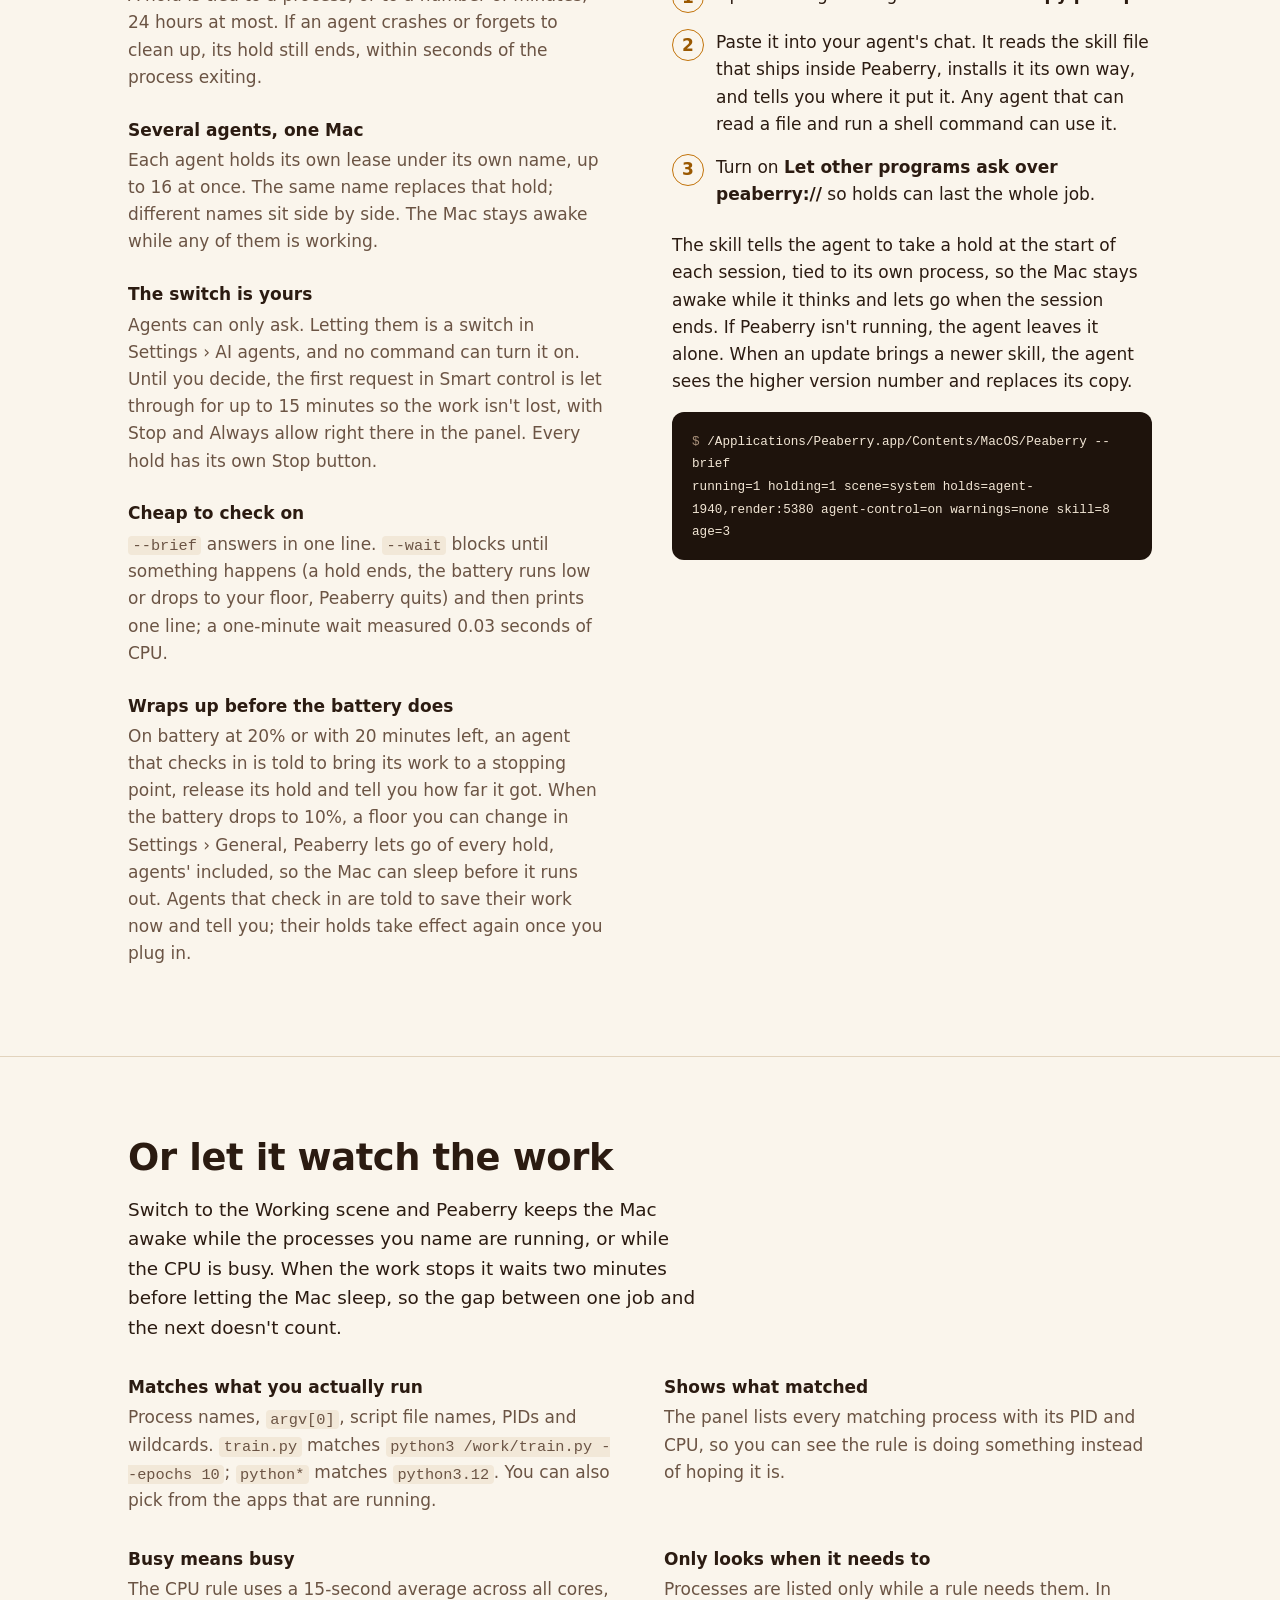
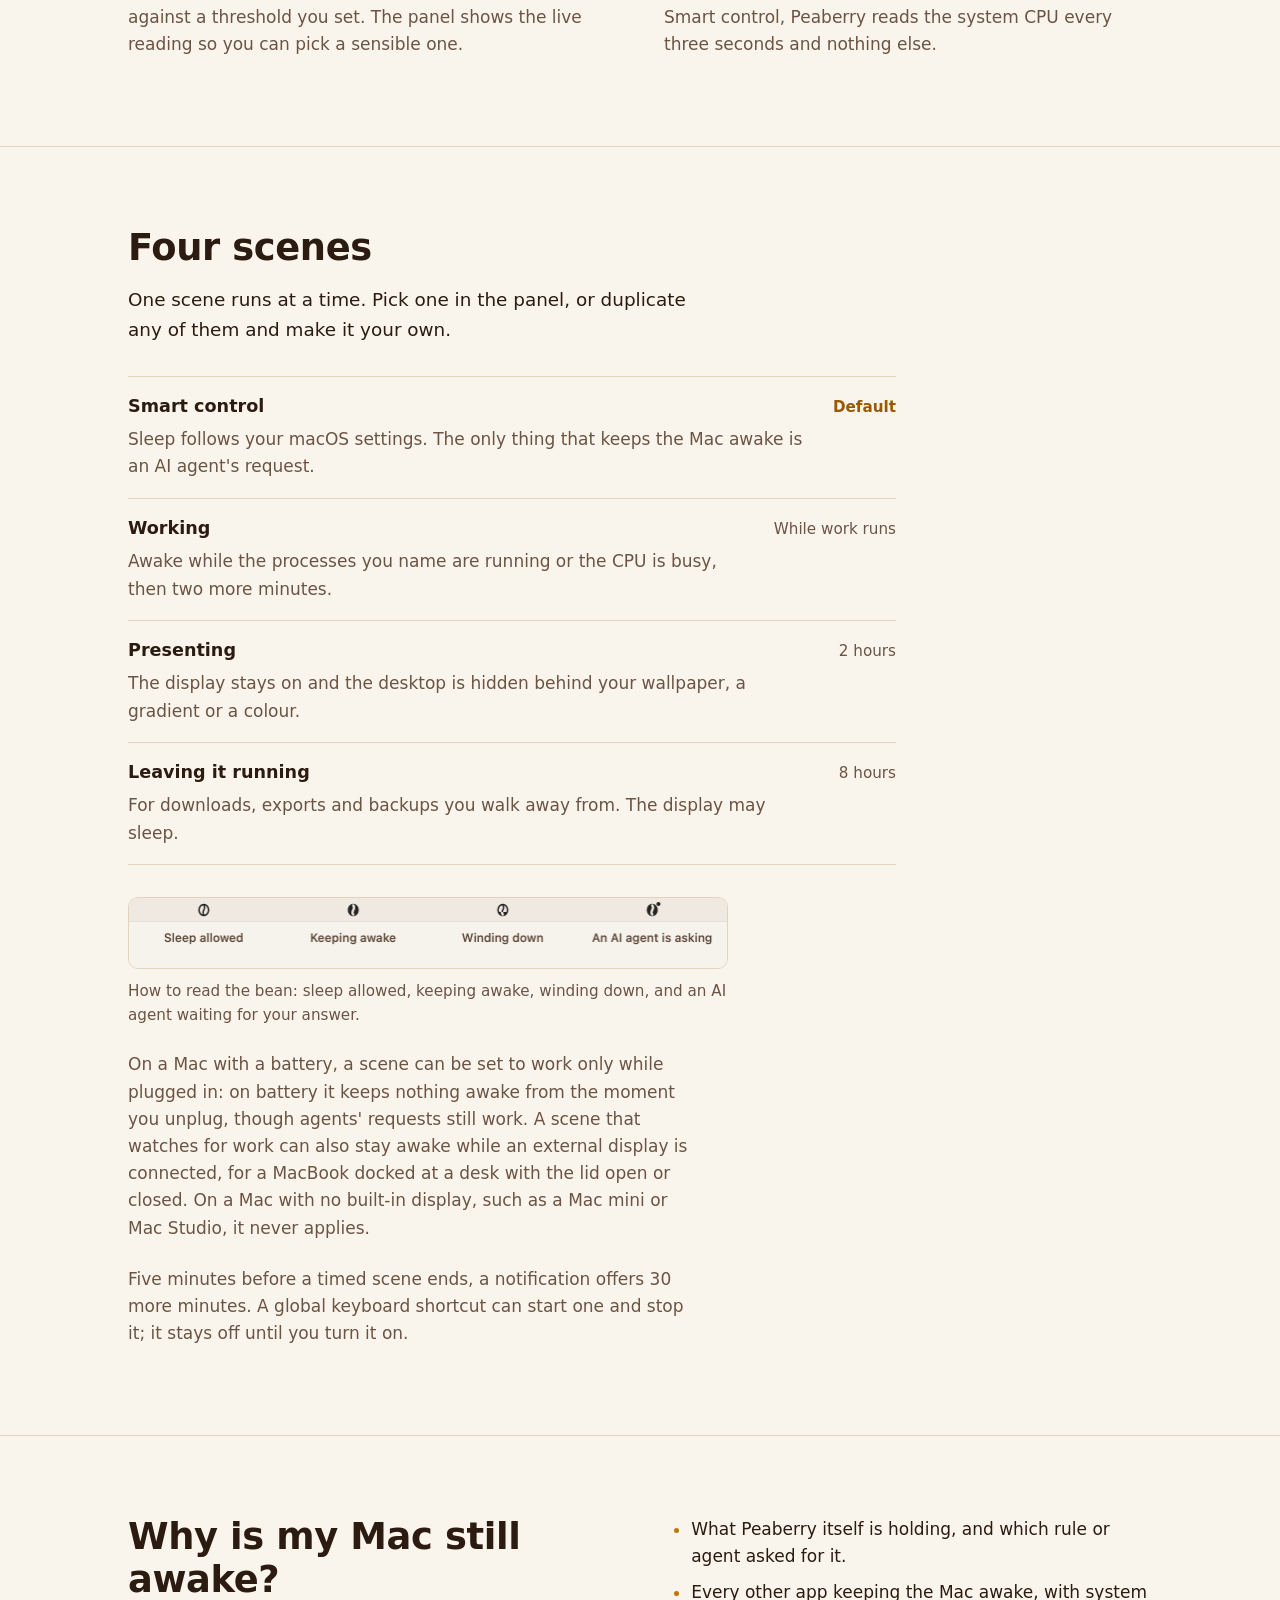
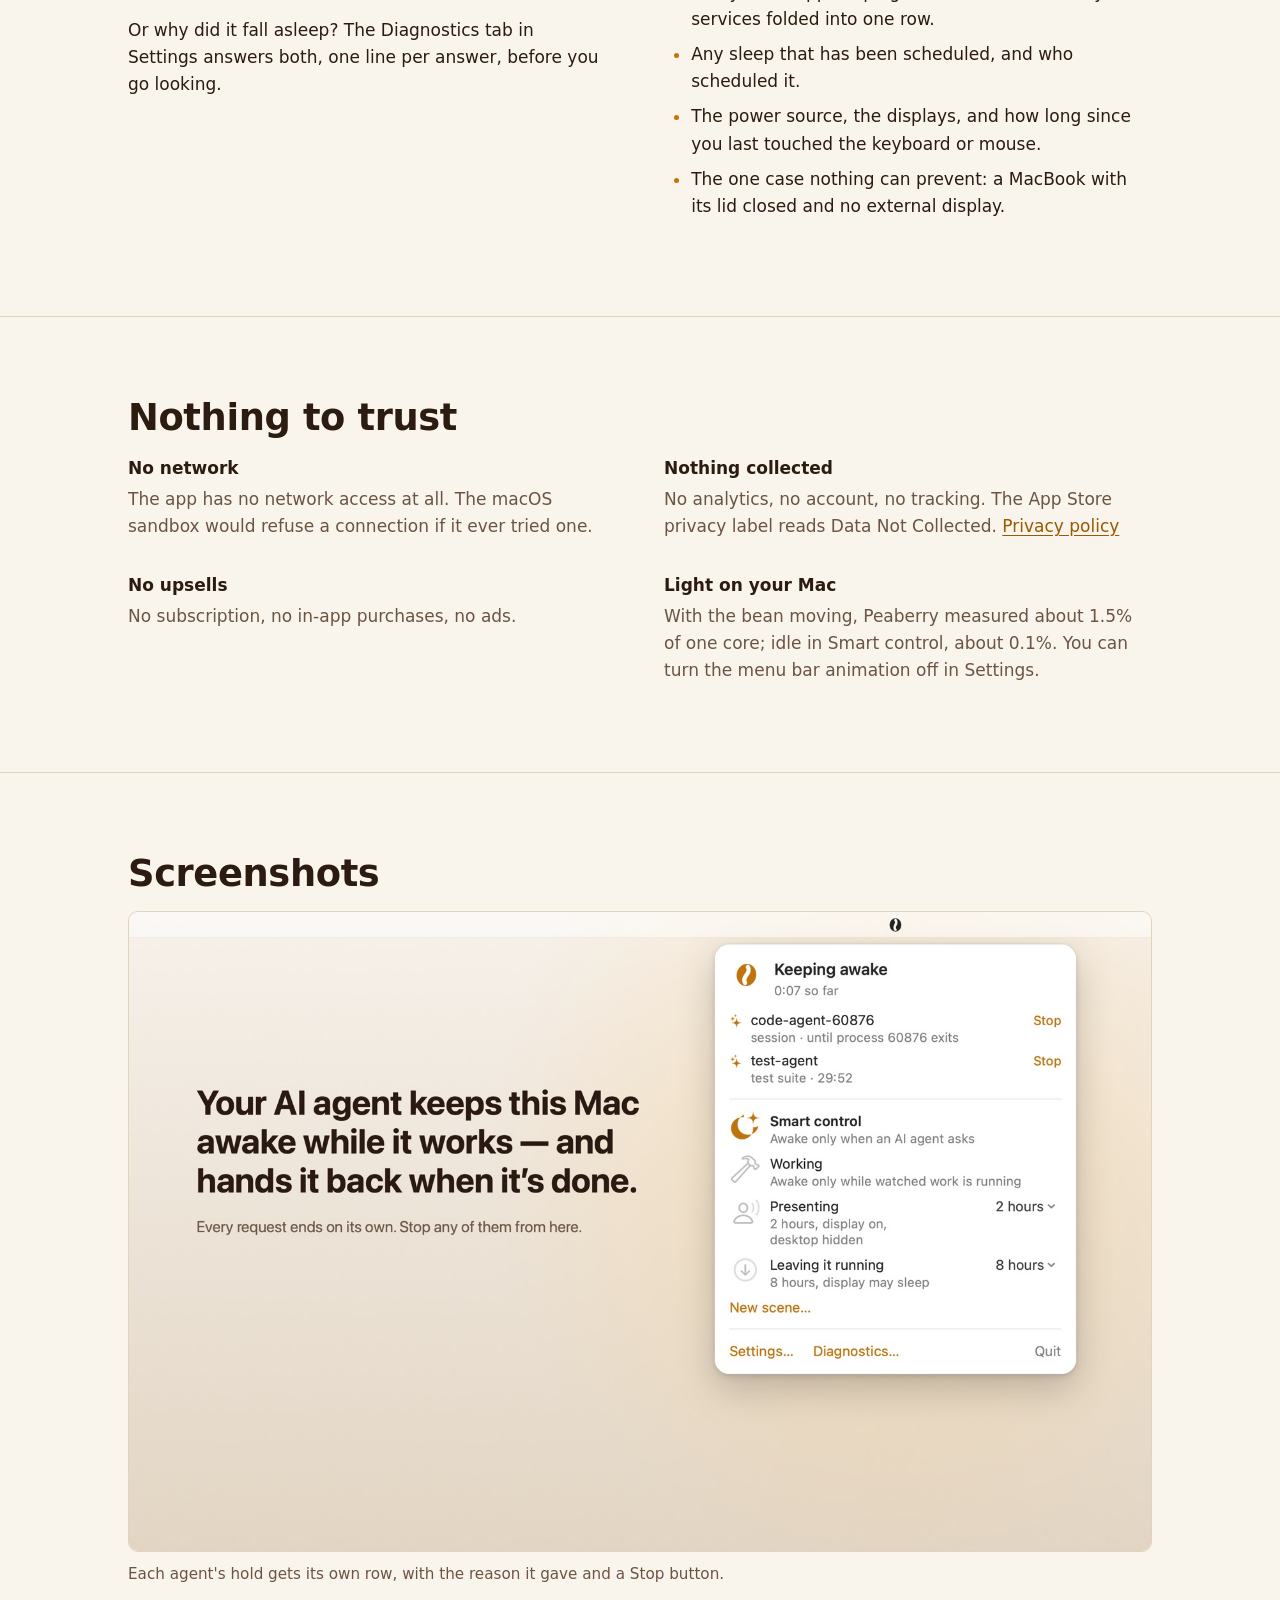
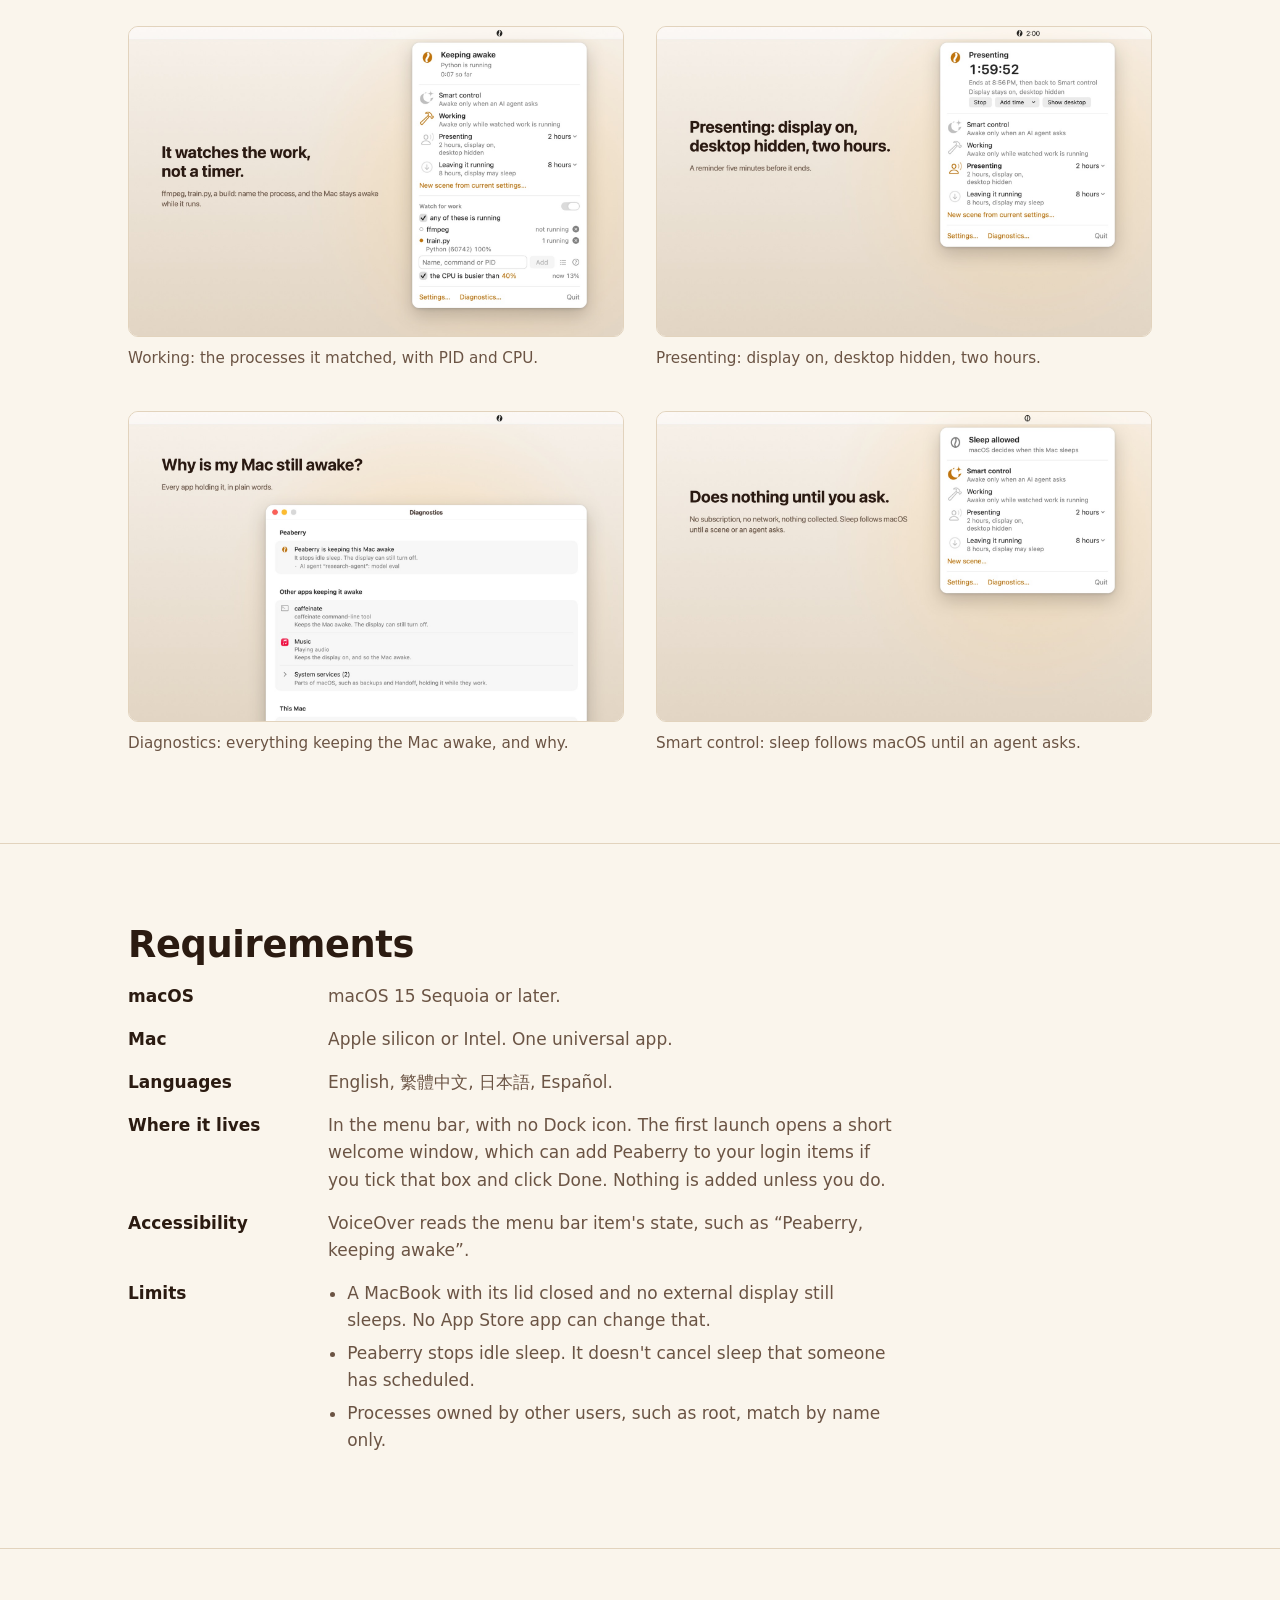
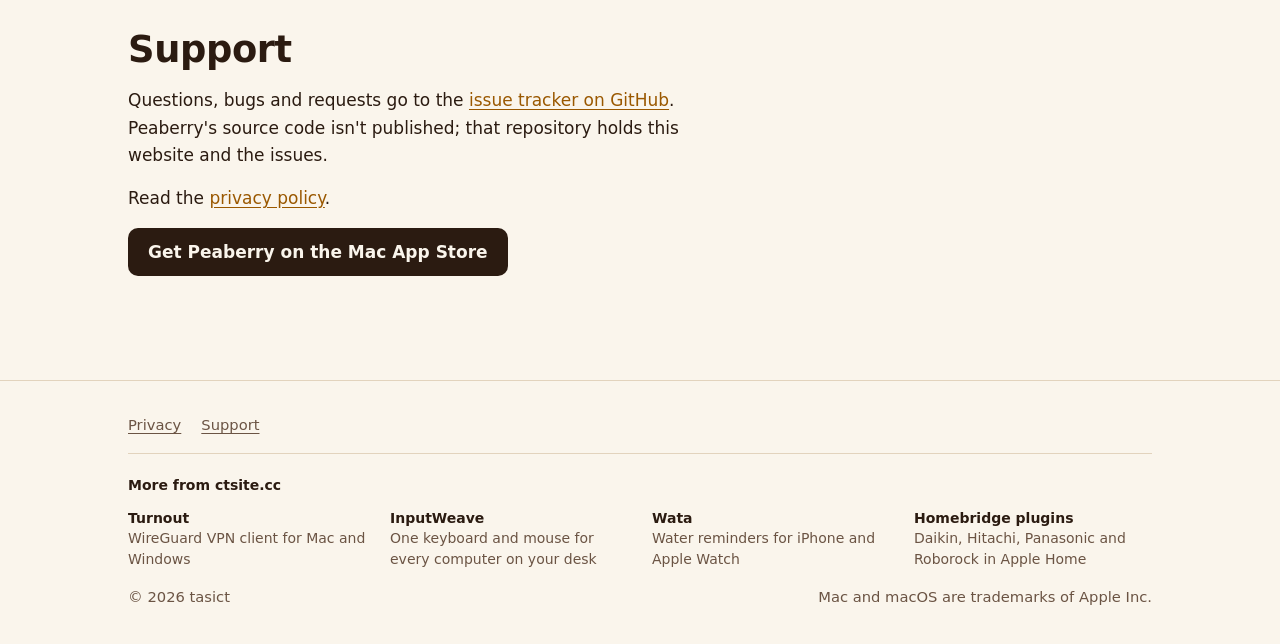
==== commit 084cc263: "Link to the App Store now that Peaberry is out" ====
--- a/index.html
+++ b/index.html
@@ -76,10 +76,10 @@
       <h1 id="hero-title">Your AI agents keep the Mac awake while they work.</h1>
       <p class="lede">When the last one is done, sleep goes back to your macOS settings. No more switching sleep off just in case, and no more work dying halfway because nobody touched the keyboard.</p>
       <!-- store:soon -->
-      <p class="store"><span class="store-soon">Coming soon to the Mac App Store</span></p>
+      <p class="store" hidden><span class="store-soon">Coming soon to the Mac App Store</span></p>
       <!-- /store:soon -->
       <!-- store:live -->
-      <p class="store" hidden><a class="store-live" href="APP_STORE_URL">Get Peaberry on the Mac App Store</a></p>
+      <p class="store"><a class="store-live" href="https://apps.apple.com/app/id6826190677">Get Peaberry on the Mac App Store</a></p>
       <!-- /store:live -->
       <p class="fineprint">For macOS 15 or later, on Apple silicon and Intel.</p>
     </div>
@@ -341,10 +341,10 @@
     <p>Questions, bugs and requests go to the <a href="https://github.com/tasict/Peaberry/issues">issue tracker on GitHub</a>. Peaberry's source code isn't published; that repository holds this website and the issues.</p>
     <p>Read the <a href="privacy">privacy policy</a>.</p>
     <!-- store:soon -->
-    <p class="store"><span class="store-soon">Coming soon to the Mac App Store</span></p>
+    <p class="store" hidden><span class="store-soon">Coming soon to the Mac App Store</span></p>
     <!-- /store:soon -->
     <!-- store:live -->
-    <p class="store" hidden><a class="store-live" href="APP_STORE_URL">Get Peaberry on the Mac App Store</a></p>
+    <p class="store"><a class="store-live" href="https://apps.apple.com/app/id6826190677">Get Peaberry on the Mac App Store</a></p>
     <!-- /store:live -->
    </div>
   </div>
